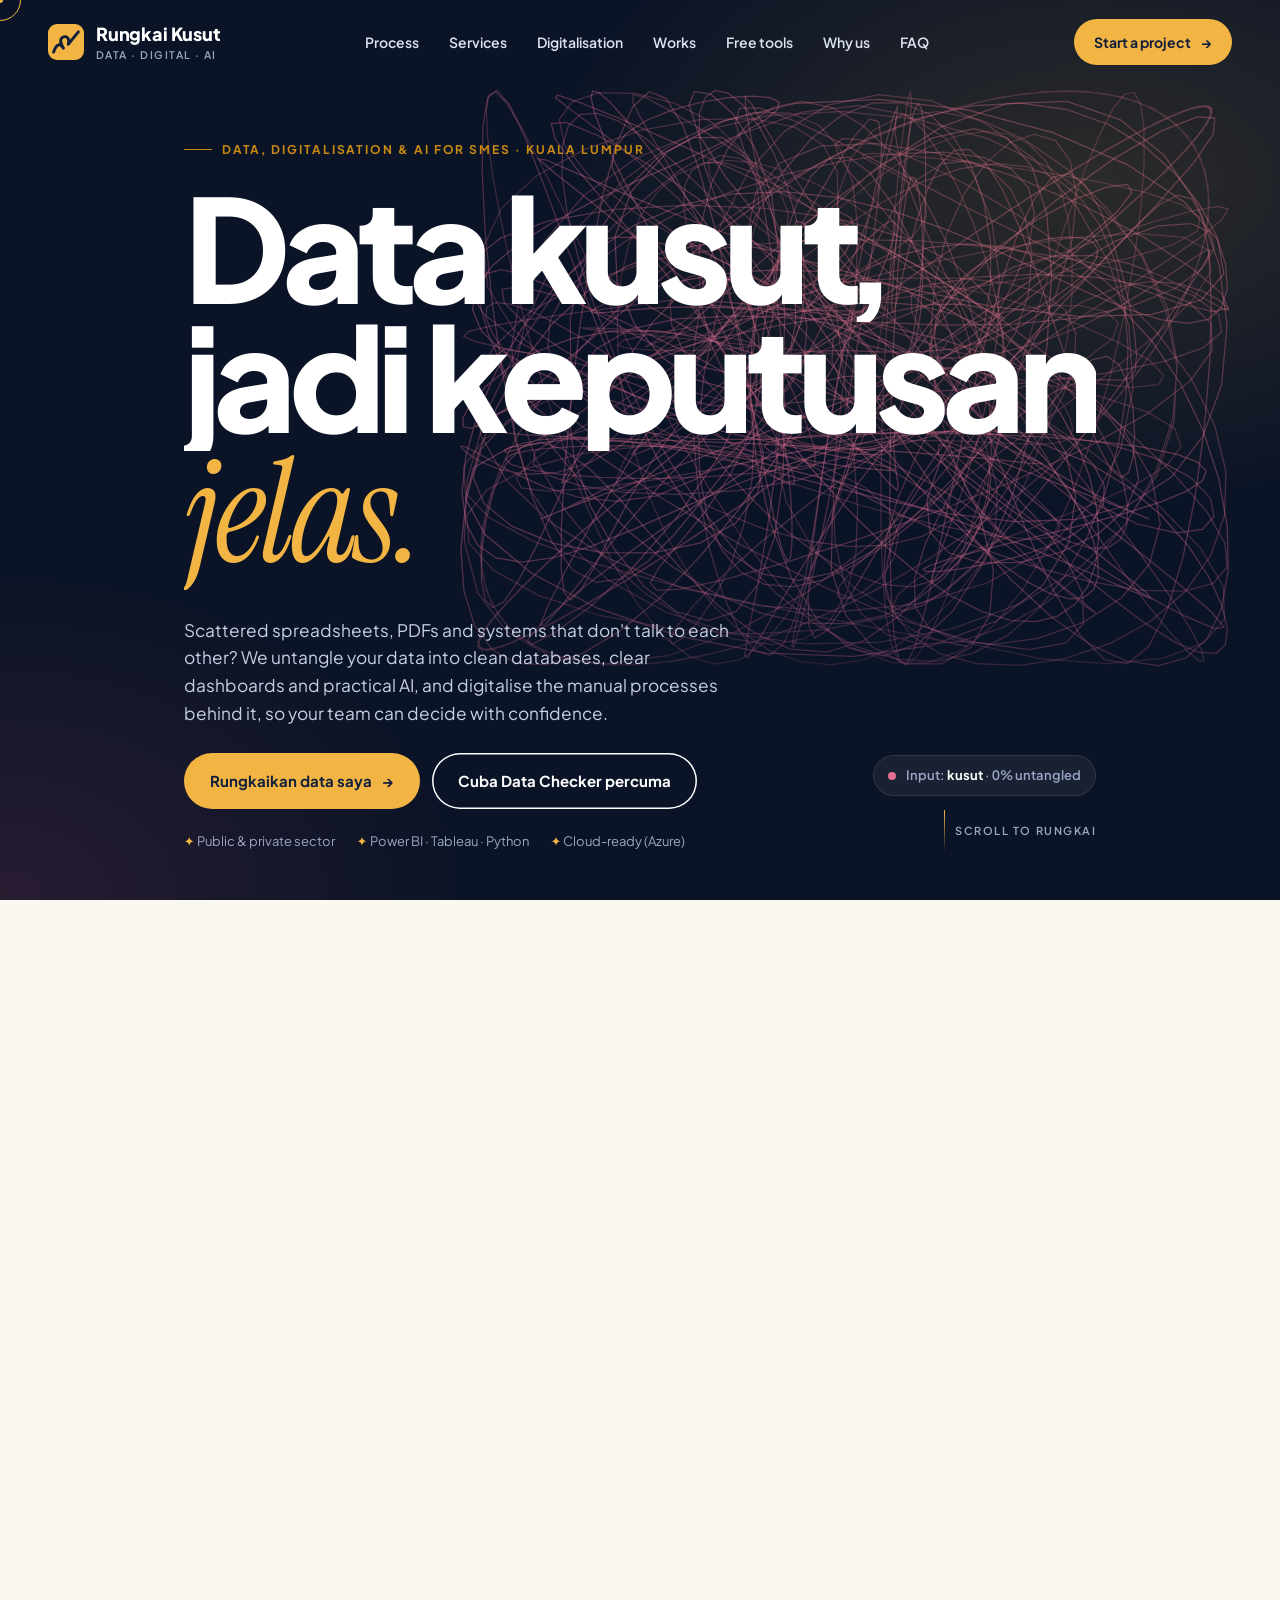
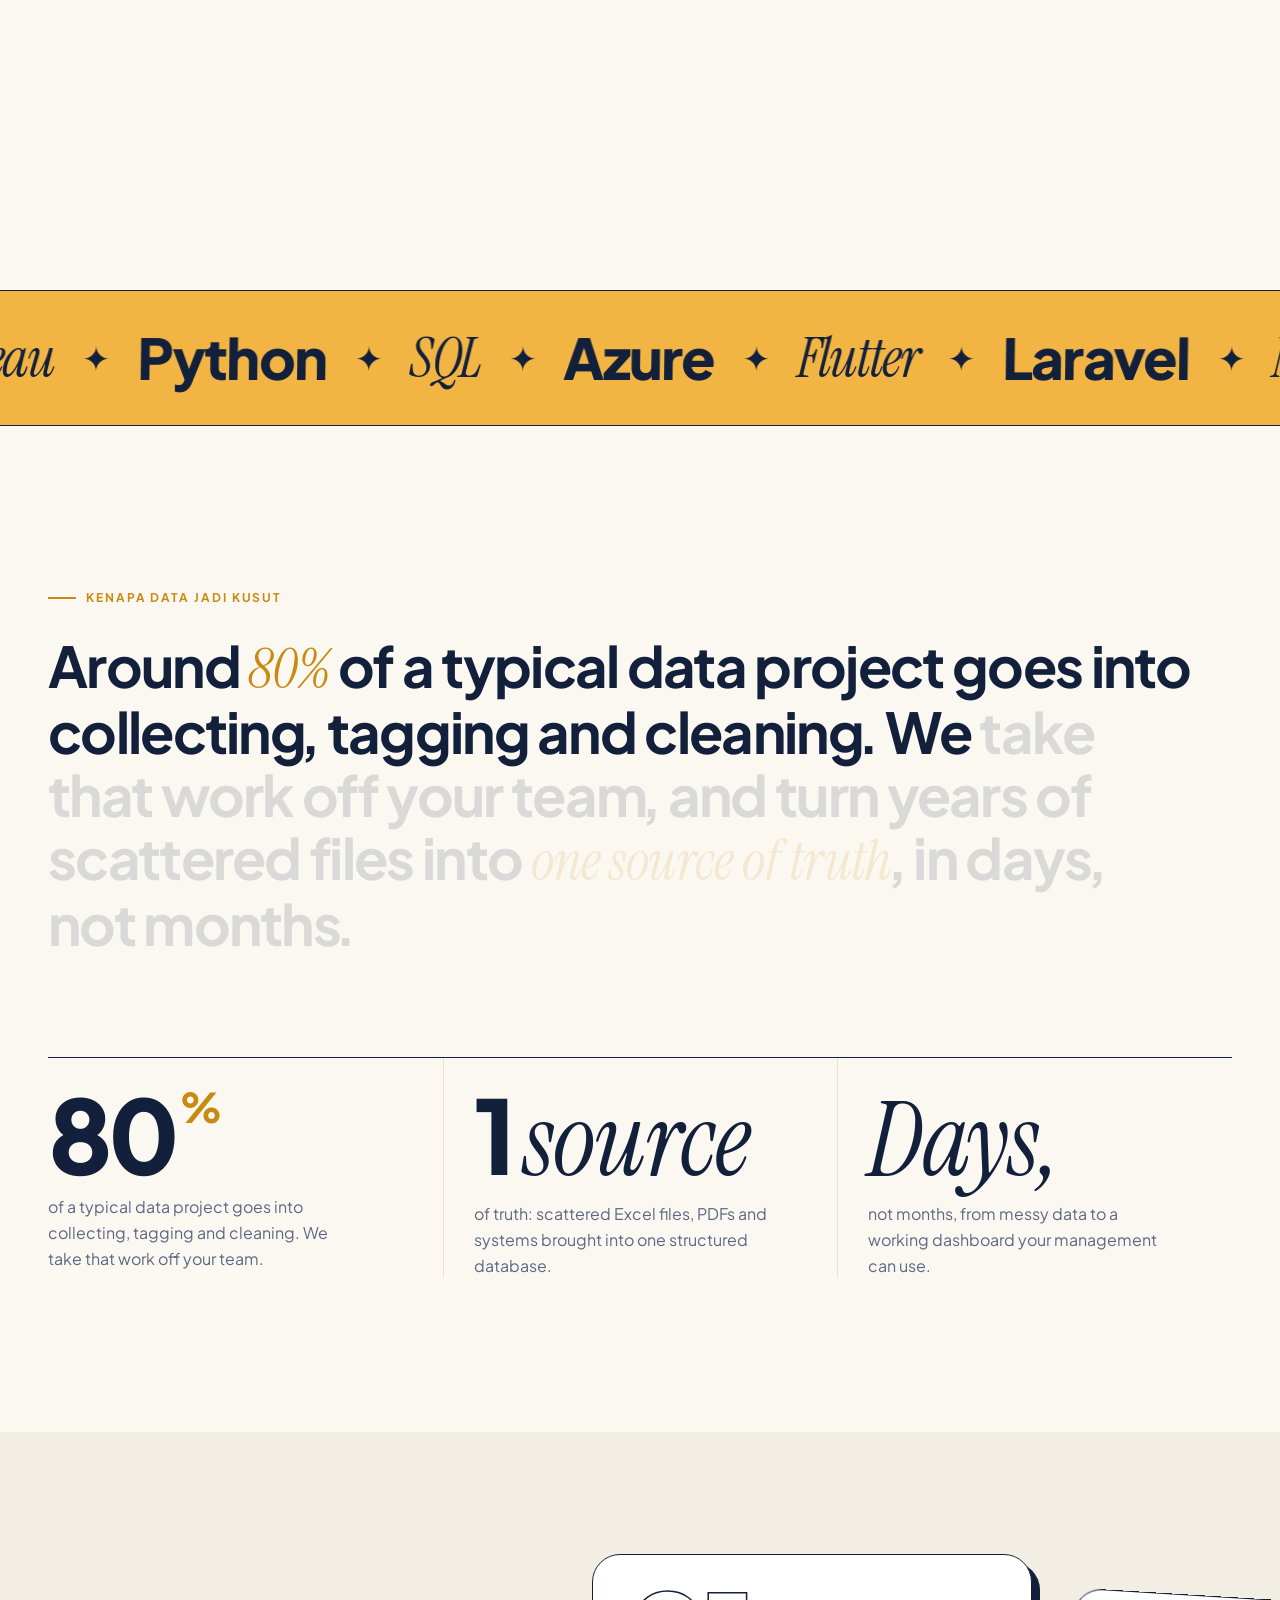
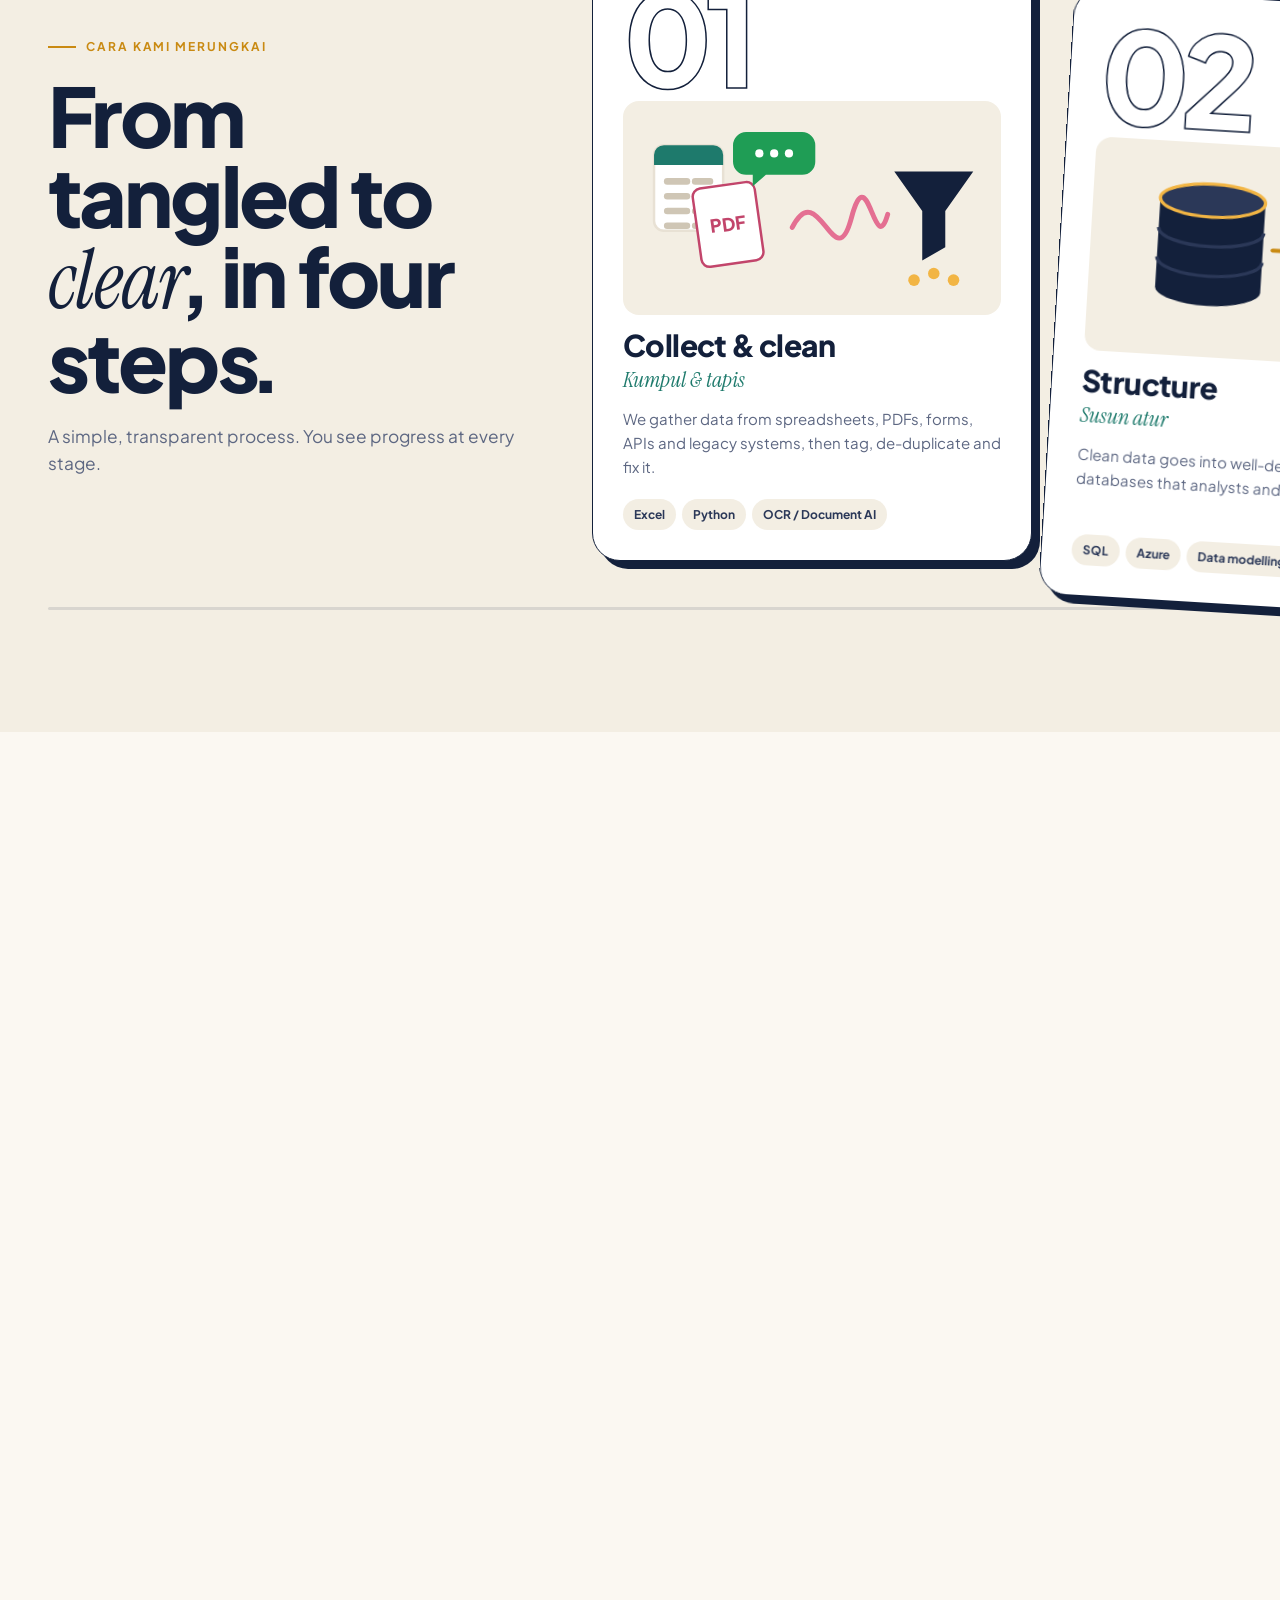
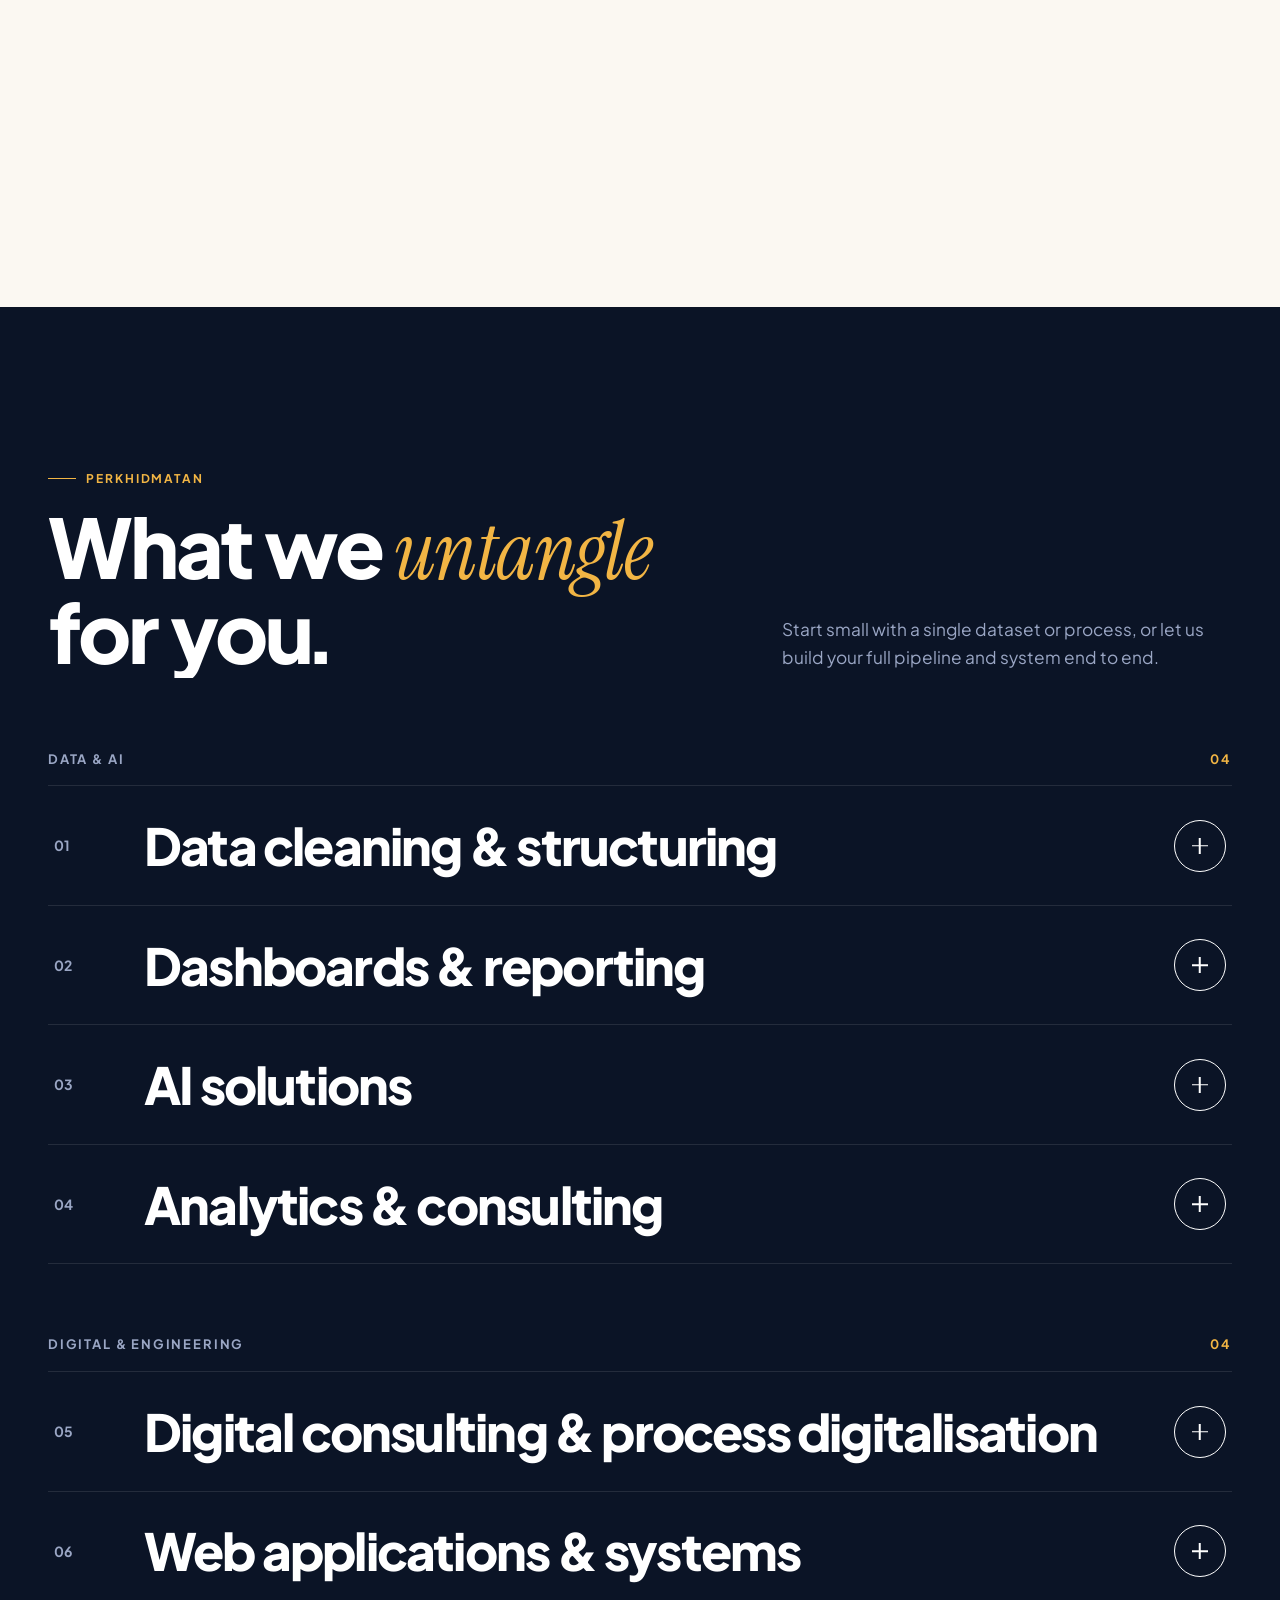
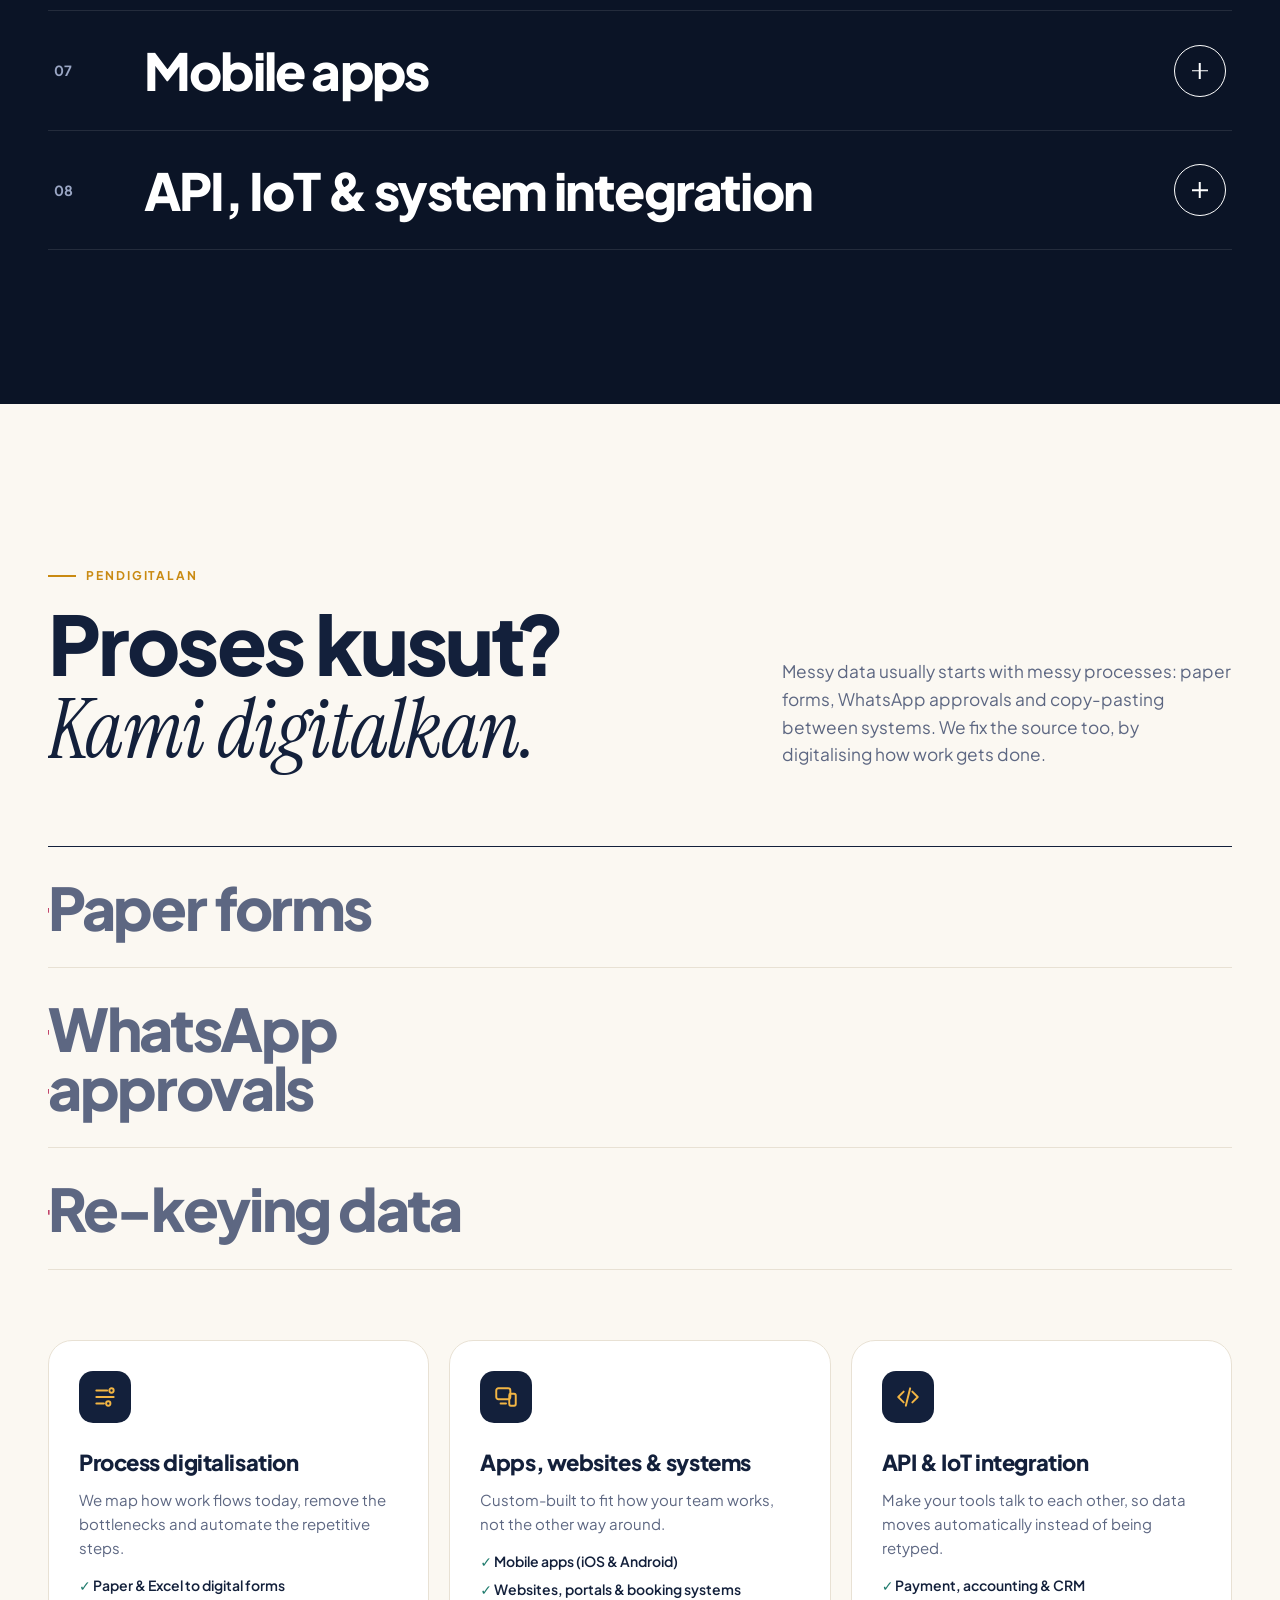
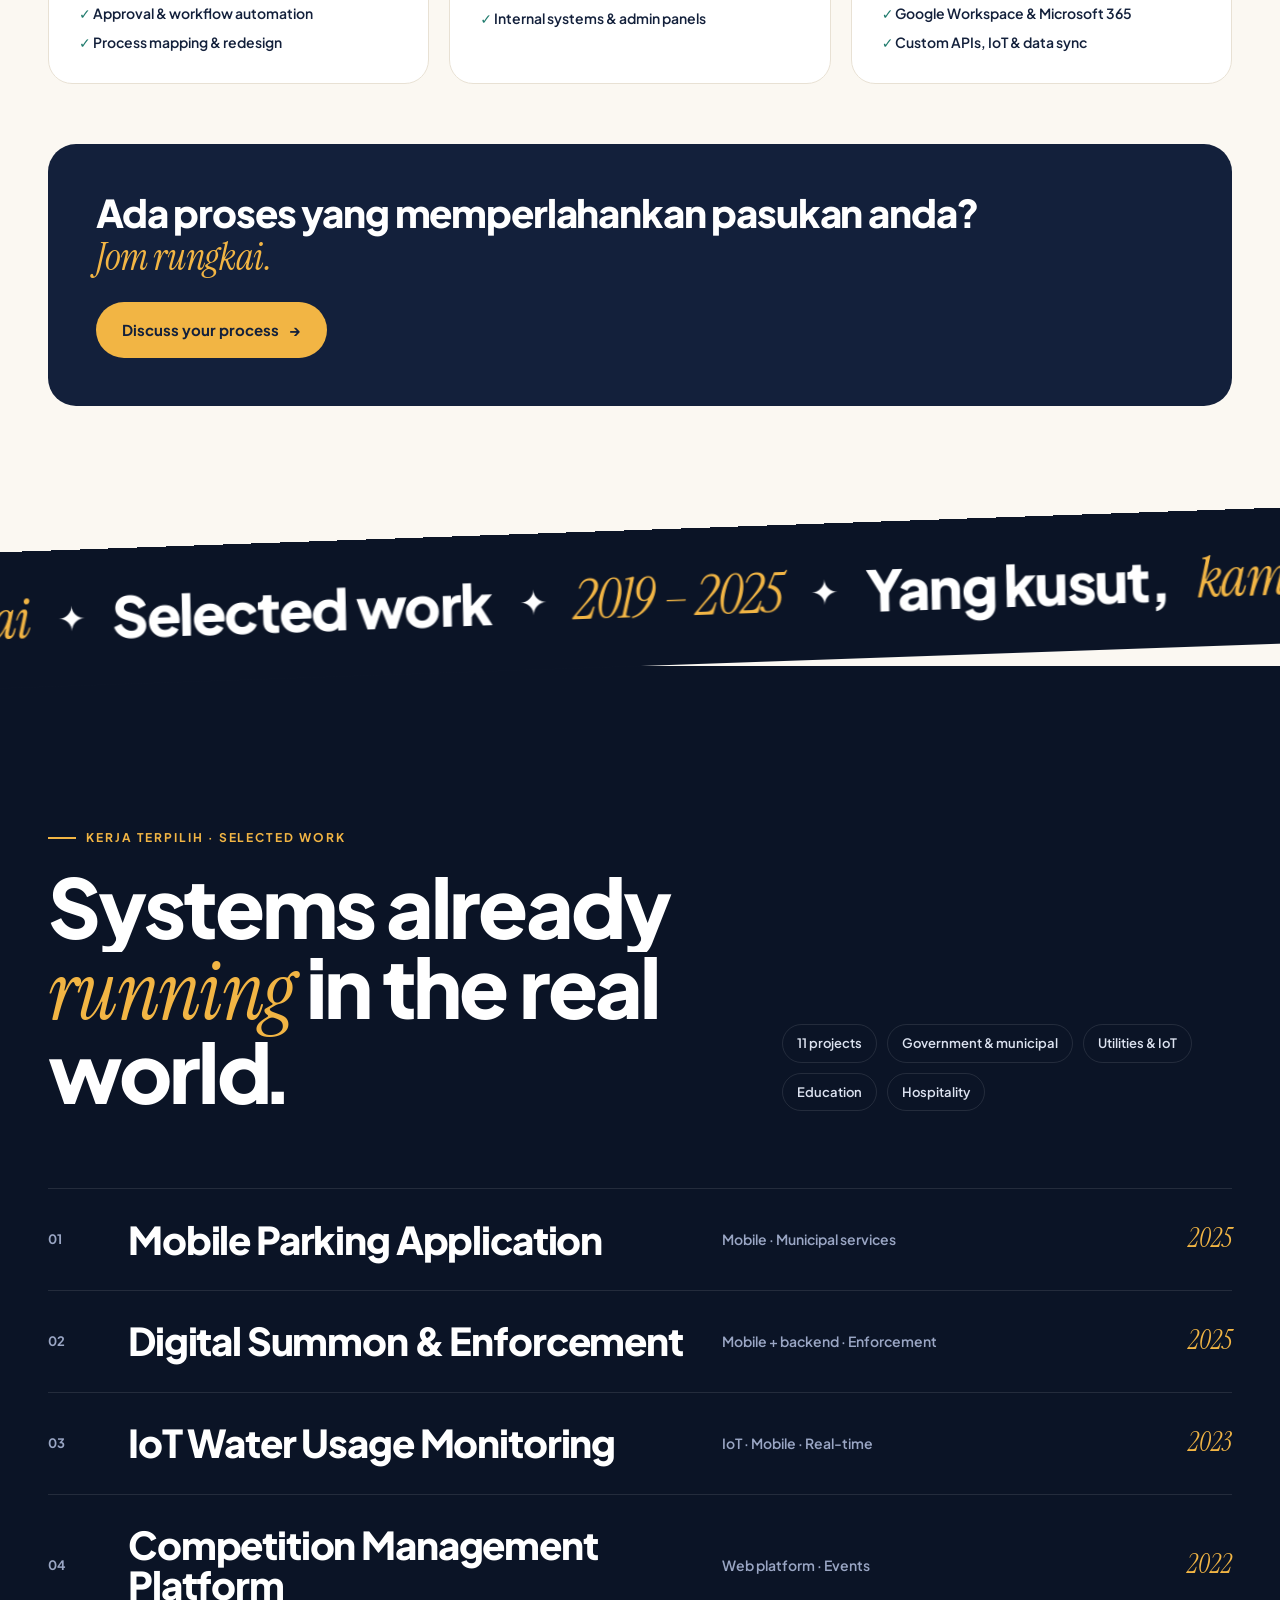
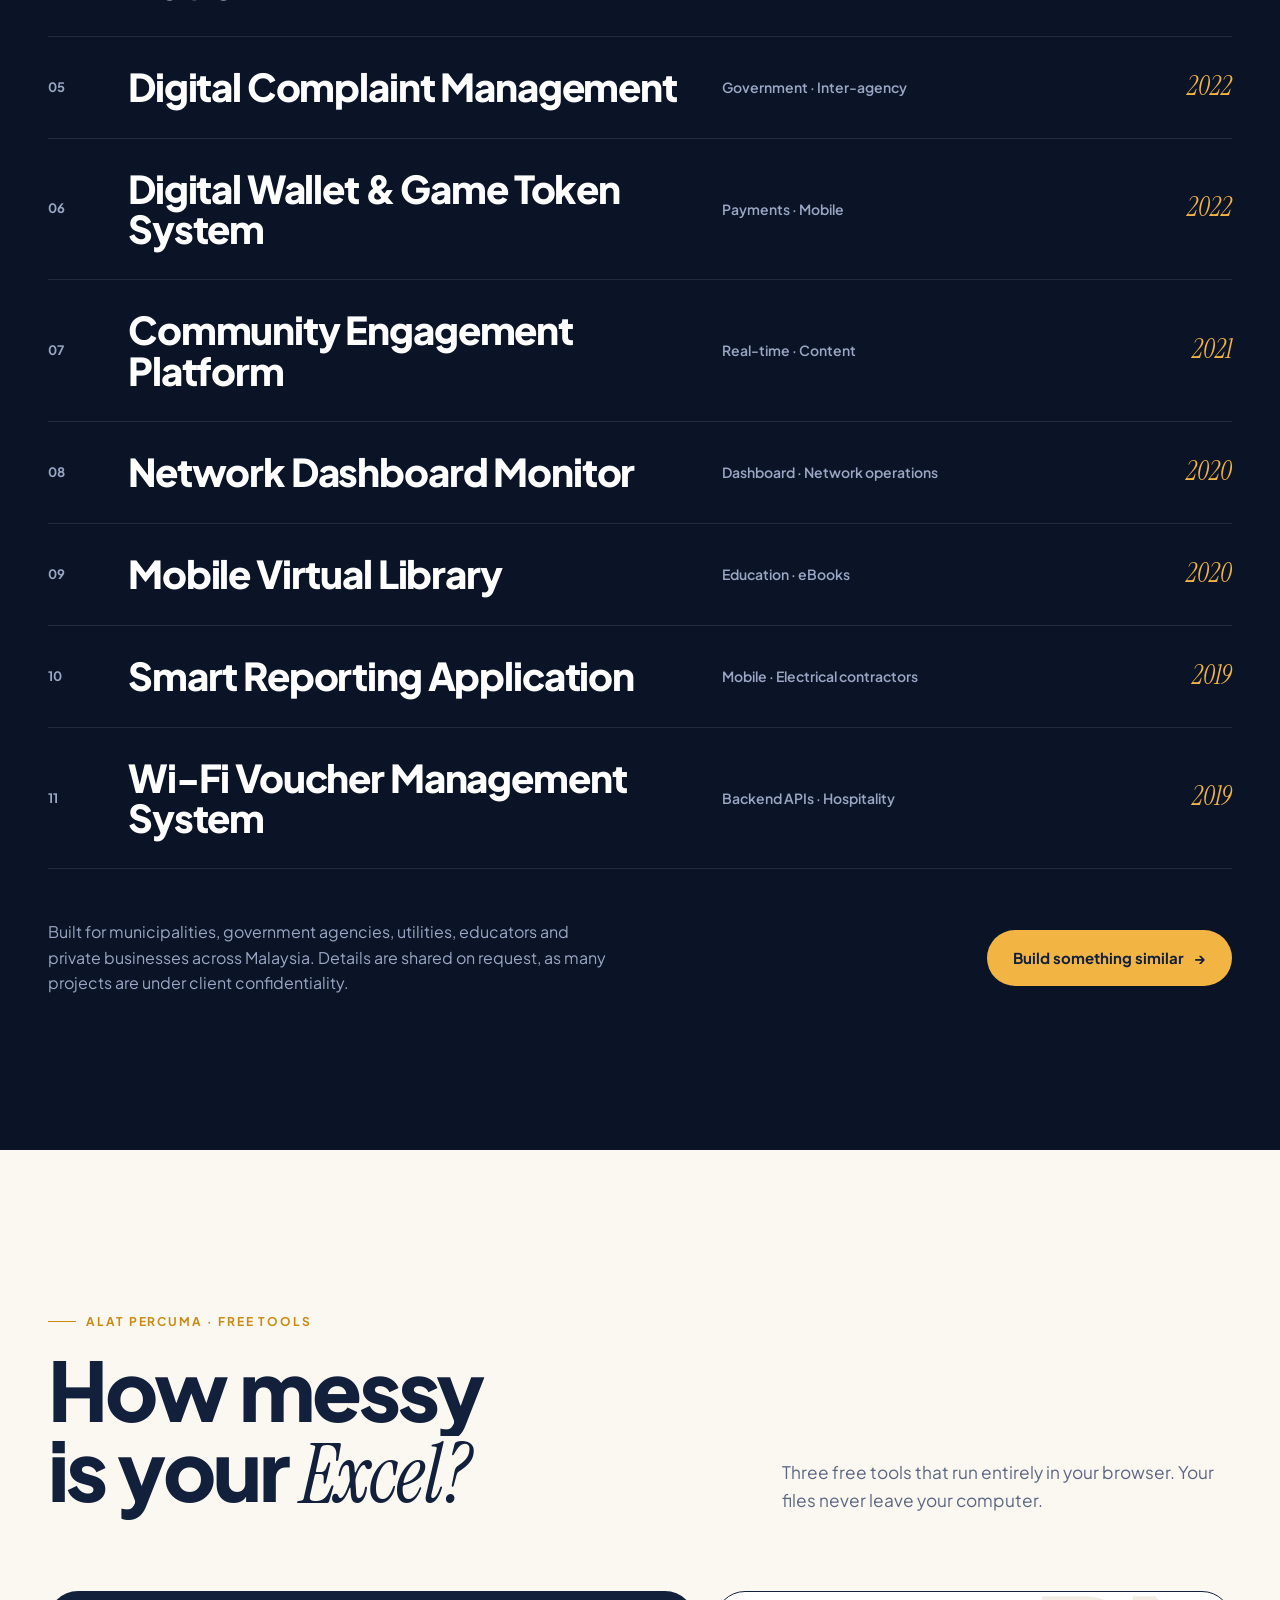
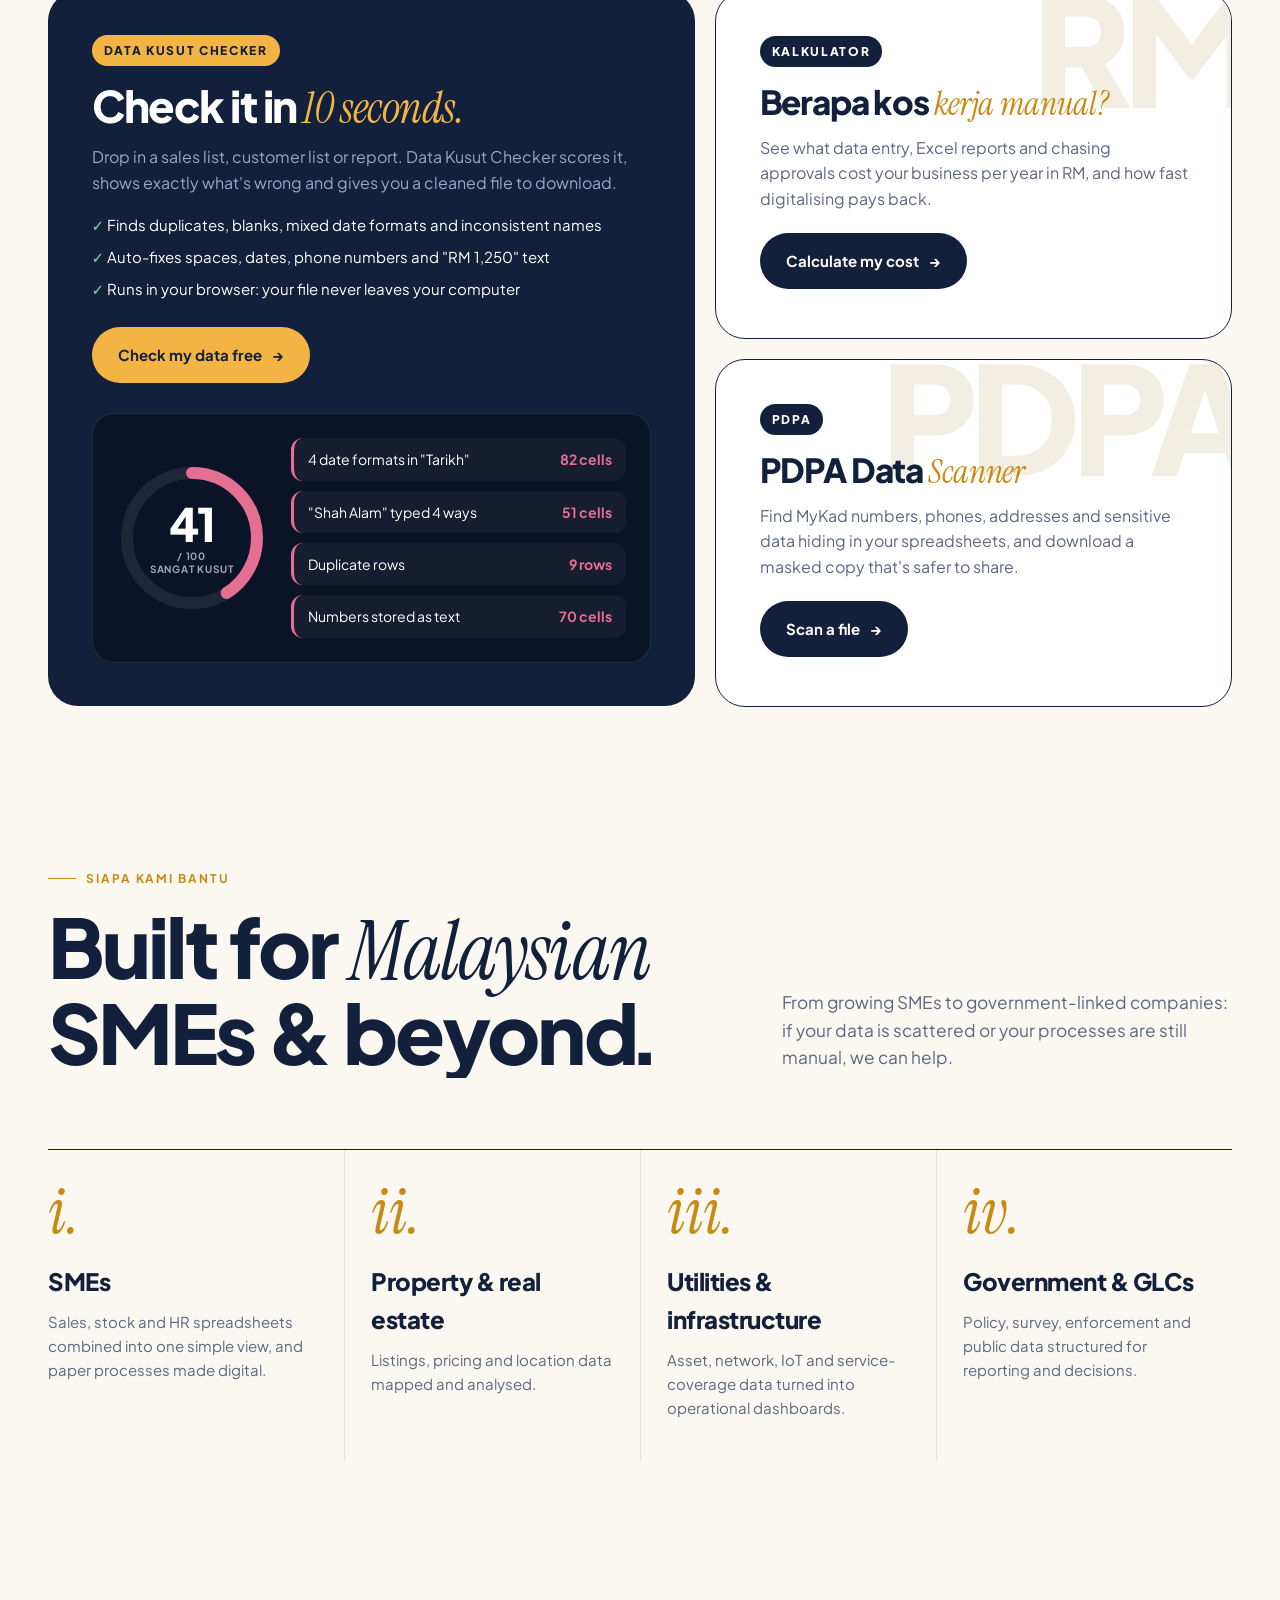
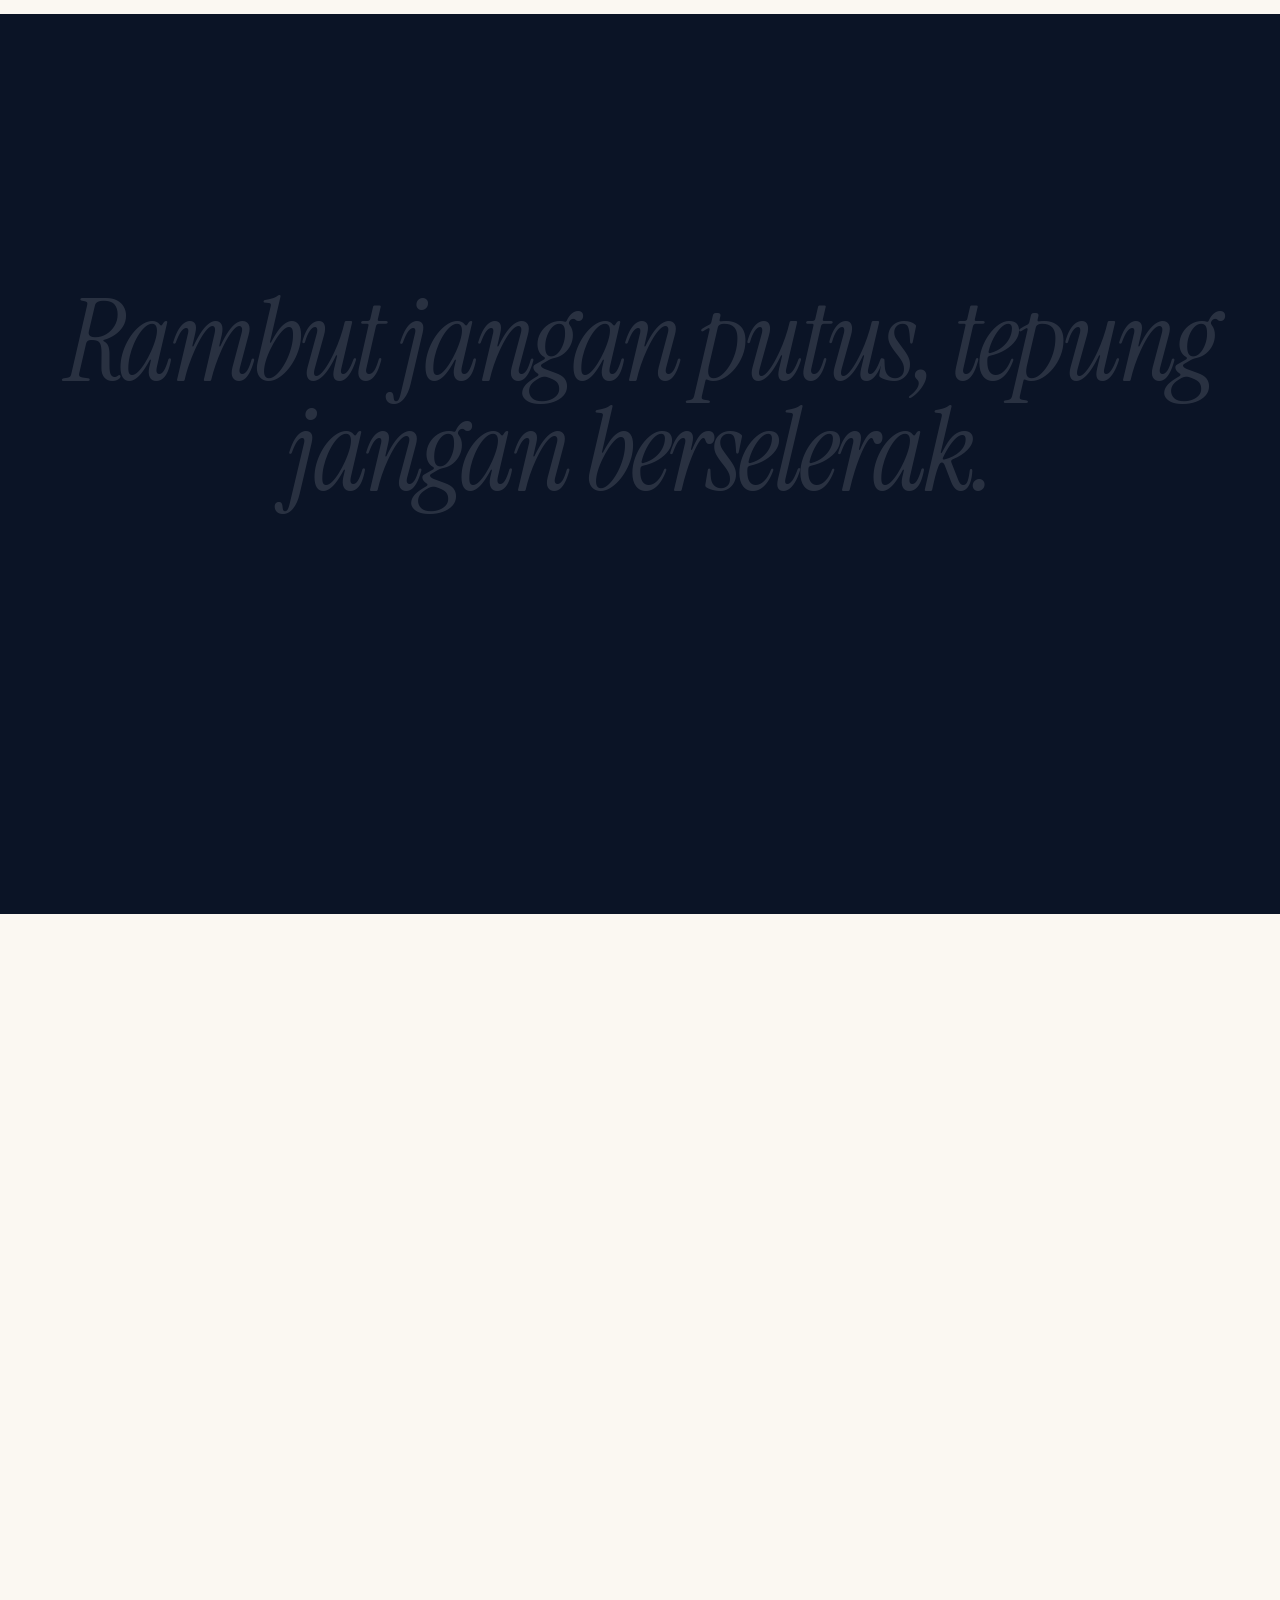
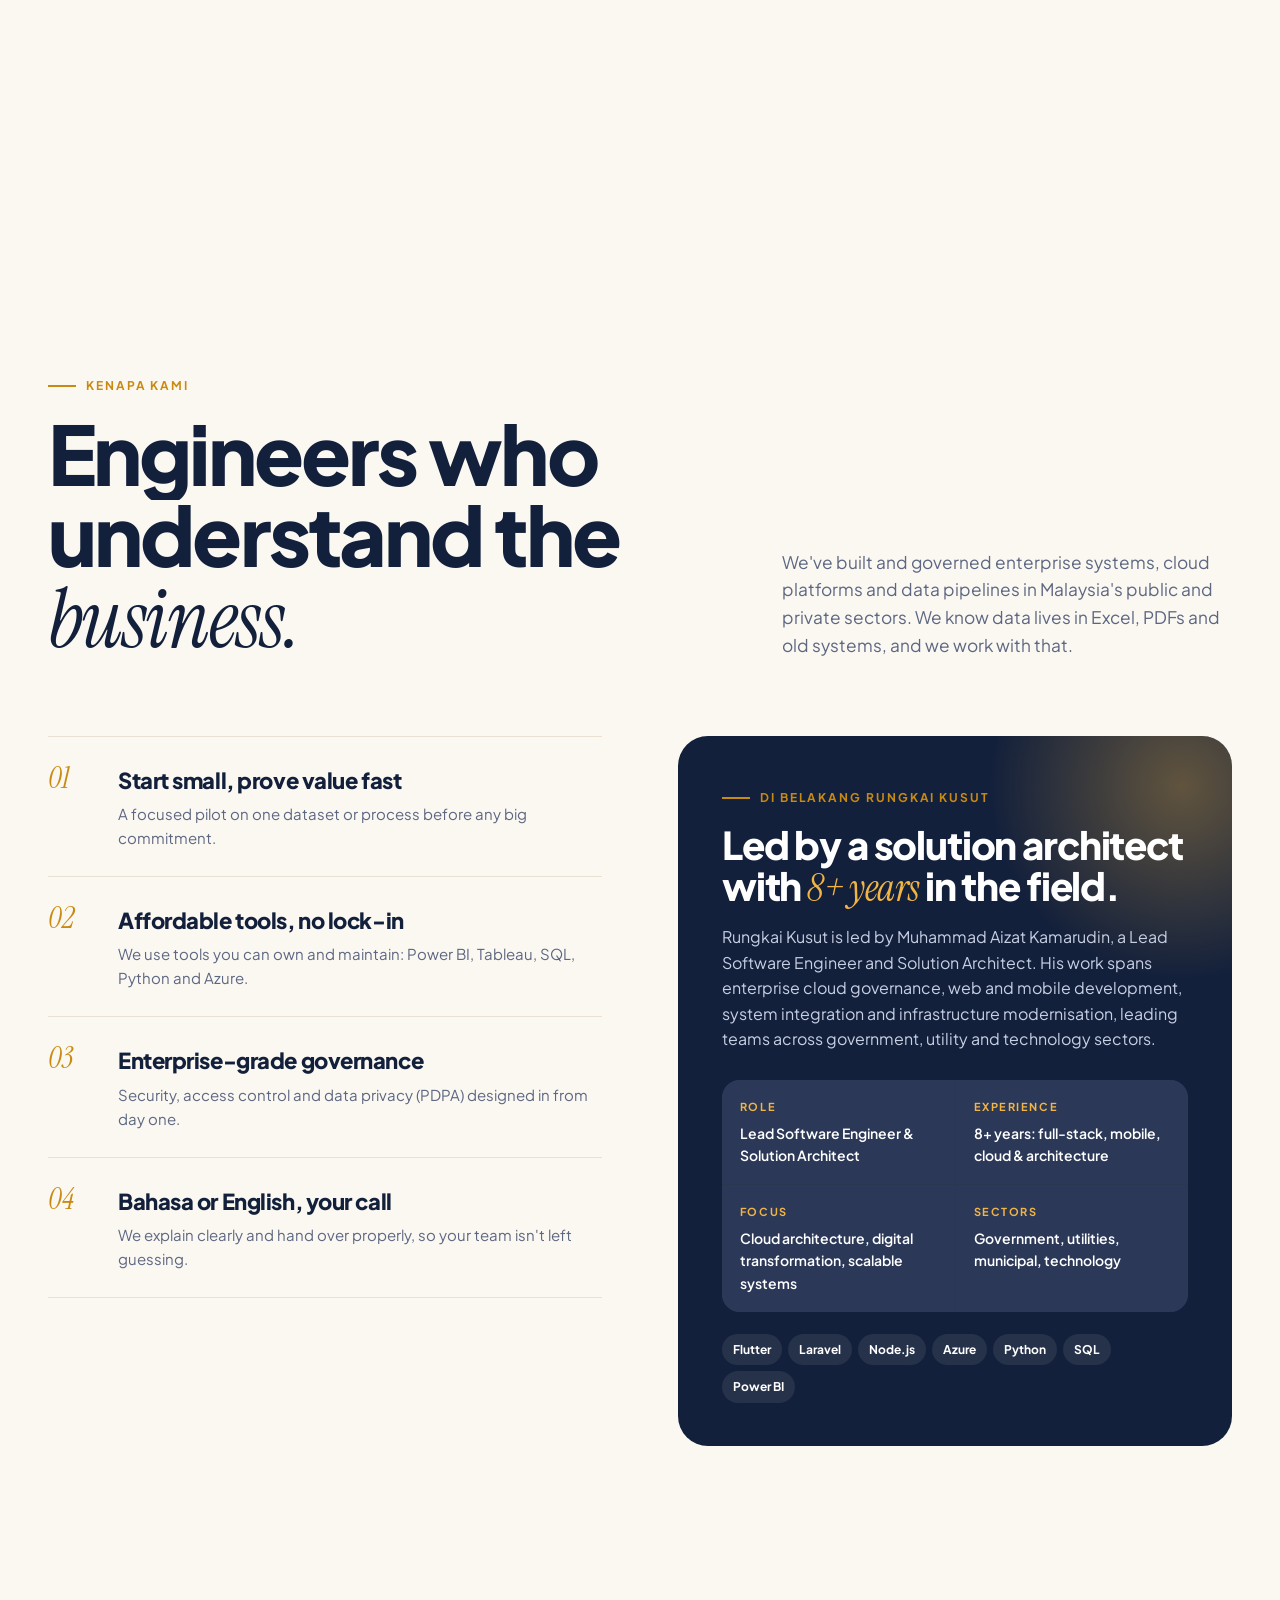
==== index.html @ 39dbb195 "Redesign rungkaikusut.com with animated, interactive homepage - New homepage: loader, canvas hero wh" ====
<!doctype html>
<html lang="en-MY">
<head>
<meta charset="utf-8">
<meta name="viewport" content="width=device-width, initial-scale=1">
<title>Rungkai Kusut | Dashboards, Digitalisation &amp; AI for Malaysian SMEs</title>
<meta name="description" content="KL-based data &amp; digitalisation partner for SMEs: data cleaning, Power BI dashboards, process digitalisation, custom web &amp; mobile apps, API &amp; IoT integration and AI.">
<meta name="keywords" content="data cleaning Malaysia, Power BI consultant Malaysia, dashboard SME Malaysia, digitalisation SME Malaysia, process digitalisation, custom system development Kuala Lumpur, mobile app developer Malaysia, API integration Malaysia, IoT system integration, AI solution Malaysia, pendigitalan perniagaan, sistem custom, dashboard data">
<meta name="robots" content="index, follow, max-image-preview:large">
<meta name="author" content="Rungkai Kusut">
<meta name="theme-color" content="#0B1426">
<meta name="geo.region" content="MY-14">
<meta name="geo.placename" content="Kuala Lumpur">
<meta property="og:site_name" content="Rungkai Kusut">
<meta property="og:locale" content="en_MY">
<meta property="og:title" content="Rungkai Kusut | Data, Digitalisation &amp; AI for Malaysian SMEs">
<meta property="og:description" content="Data kusut, jadi keputusan jelas. We untangle messy data and manual processes into dashboards, digital systems and practical AI.">
<meta property="og:url" content="https://rungkaikusut.com/">
<meta property="og:type" content="website">
<meta property="og:image" content="https://rungkaikusut.com/og-image.png">
<meta property="og:image:width" content="1200">
<meta property="og:image:height" content="630">
<meta property="og:image:alt" content="Rungkai Kusut: Data kusut, jadi keputusan jelas.">
<meta name="twitter:card" content="summary_large_image">
<meta name="twitter:title" content="Rungkai Kusut | Data, Digitalisation &amp; AI for Malaysian SMEs">
<meta name="twitter:description" content="We untangle messy data and manual processes into dashboards, digital systems and practical AI.">
<meta name="twitter:image" content="https://rungkaikusut.com/og-image.png">
<link rel="icon" href="/favicon.ico" sizes="48x48">
<link rel="icon" href="/favicon-48.png" type="image/png" sizes="48x48">
<link rel="icon" href="/favicon-192.png" type="image/png" sizes="192x192">
<link rel="icon" href="/favicon.svg" type="image/svg+xml">
<link rel="apple-touch-icon" href="/apple-touch-icon.png">
<link rel="canonical" href="https://rungkaikusut.com/">
<script type="application/ld+json">
{
  "@context": "https://schema.org",
  "@graph": [
    {
      "@type": "ProfessionalService",
      "@id": "https://rungkaikusut.com/#business",
      "name": "Rungkai Kusut",
      "alternateName": "Rungkai Kusut Data & AI",
      "slogan": "Data kusut, jadi keputusan jelas.",
      "description": "Data, digitalisation and AI partner for Malaysian SMEs: data cleaning, dashboards, process digitalisation, custom apps and systems, API integration and AI solutions.",
      "url": "https://rungkaikusut.com/",
      "logo": "https://rungkaikusut.com/logo.png",
      "image": "https://rungkaikusut.com/og-image.png",
      "email": "hello@rungkaikusut.com",
      "address": {
        "@type": "PostalAddress",
        "addressLocality": "Kuala Lumpur",
        "addressRegion": "Wilayah Persekutuan Kuala Lumpur",
        "addressCountry": "MY"
      },
      "areaServed": [
        {
          "@type": "City",
          "name": "Kuala Lumpur"
        },
        {
          "@type": "State",
          "name": "Selangor"
        },
        {
          "@type": "Country",
          "name": "Malaysia"
        }
      ],
      "knowsLanguage": [
        "ms",
        "en"
      ],
      "knowsAbout": [
        "Data cleaning",
        "Power BI",
        "Tableau",
        "Dashboards",
        "Process digitalisation",
        "Workflow automation",
        "Custom software development",
        "API integration",
        "Artificial intelligence",
        "Document AI",
        "Microsoft Azure",
        "Mobile app development",
        "Flutter",
        "IoT",
        "System integration"
      ],
      "hasOfferCatalog": {
        "@type": "OfferCatalog",
        "name": "Rungkai Kusut services",
        "itemListElement": [
          {
            "@type": "Offer",
            "itemOffered": {
              "@type": "Service",
              "name": "Data cleaning & structuring",
              "description": "Consolidate spreadsheets, PDFs and legacy systems into one clean database."
            }
          },
          {
            "@type": "Offer",
            "itemOffered": {
              "@type": "Service",
              "name": "Dashboards & reporting",
              "description": "Power BI, Tableau and web dashboards with automated reports."
            }
          },
          {
            "@type": "Offer",
            "itemOffered": {
              "@type": "Service",
              "name": "AI solutions",
              "description": "Document AI, chatbots on your knowledge base, forecasting and automation."
            }
          },
          {
            "@type": "Offer",
            "itemOffered": {
              "@type": "Service",
              "name": "Analytics & consulting",
              "description": "Insight reports, location analysis and data strategy."
            }
          },
          {
            "@type": "Offer",
            "itemOffered": {
              "@type": "Service",
              "name": "Process digitalisation",
              "description": "Paper and Excel to digital forms, approval and workflow automation."
            }
          },
          {
            "@type": "Offer",
            "itemOffered": {
              "@type": "Service",
              "name": "Apps, websites & systems",
              "description": "Custom mobile apps, websites, portals and internal systems."
            }
          },
          {
            "@type": "Offer",
            "itemOffered": {
              "@type": "Service",
              "name": "API integration",
              "description": "Connect payment, accounting, CRM, Google Workspace and Microsoft 365."
            }
          },
          {
            "@type": "Offer",
            "price": "0",
            "priceCurrency": "MYR",
            "itemOffered": {
              "@type": "Service",
              "name": "Free data health check",
              "description": "A free 45-minute review of your data and processes with practical recommendations."
            }
          },
          {
            "@type": "Offer",
            "itemOffered": {
              "@type": "Service",
              "name": "Mobile app development",
              "description": "Cross-platform iOS and Android apps for field, enforcement, reporting and payments."
            }
          },
          {
            "@type": "Offer",
            "itemOffered": {
              "@type": "Service",
              "name": "IoT & system integration",
              "description": "Integrating devices, sensors and systems into reliable platforms for monitoring, automation and control."
            }
          },
          {
            "@type": "Offer",
            "itemOffered": {
              "@type": "Service",
              "name": "Digital consulting",
              "description": "Analysing operational problems, designing solutions and digitalising manual processes."
            }
          }
        ]
      }
    },
    {
      "@type": "WebSite",
      "@id": "https://rungkaikusut.com/#website",
      "url": "https://rungkaikusut.com/",
      "name": "Rungkai Kusut",
      "inLanguage": "en-MY",
      "publisher": {
        "@id": "https://rungkaikusut.com/#business"
      }
    },
    {
      "@type": "FAQPage",
      "@id": "https://rungkaikusut.com/#faq",
      "mainEntity": [
        {
          "@type": "Question",
          "name": "How much does a dashboard or digitalisation project cost?",
          "acceptedAnswer": {
            "@type": "Answer",
            "text": "Every project starts with a free 45-minute data health check. After that we give a fixed-price quote, and most SMEs start with one small project, such as one dashboard or one digitalised process, before expanding."
          }
        },
        {
          "@type": "Question",
          "name": "Can you digitalise our paper forms and WhatsApp approvals?",
          "acceptedAnswer": {
            "@type": "Answer",
            "text": "Yes. We turn paper and Excel processes such as claims, leave, orders and inspections into digital forms with automatic approval workflows that staff can use on their phones."
          }
        },
        {
          "@type": "Question",
          "name": "Can you connect our POS, accounting and other systems?",
          "acceptedAnswer": {
            "@type": "Answer",
            "text": "Yes. We build API integrations between payment, POS, accounting, CRM, online store, Google Workspace and Microsoft 365, so data moves automatically instead of being retyped."
          }
        },
        {
          "@type": "Question",
          "name": "Do you build mobile apps and IoT solutions?",
          "acceptedAnswer": {
            "@type": "Answer",
            "text": "Yes. We build cross-platform iOS and Android apps, and integrate IoT devices and sensors into dashboards and alerts, as in our parking, enforcement and water-monitoring projects."
          }
        },
        {
          "@type": "Question",
          "name": "Is our data safe?",
          "acceptedAnswer": {
            "@type": "Answer",
            "text": "We design security, access control and data privacy in line with Malaysia's Personal Data Protection Act (PDPA) from day one, and you keep ownership of your data and systems."
          }
        },
        {
          "@type": "Question",
          "name": "Do you only serve companies in Kuala Lumpur?",
          "acceptedAnswer": {
            "@type": "Answer",
            "text": "We are based in Kuala Lumpur and meet clients in Klang Valley in person. We also work online with SMEs across Malaysia."
          }
        },
        {
          "@type": "Question",
          "name": "Boleh berurusan dalam Bahasa Malaysia?",
          "acceptedAnswer": {
            "@type": "Answer",
            "text": "Boleh. Kami berkhidmat dalam Bahasa Malaysia dan English, termasuk latihan dan dokumentasi untuk pasukan anda."
          }
        },
        {
          "@type": "Question",
          "name": "Can my project use a government digitalisation grant?",
          "acceptedAnswer": {
            "@type": "Answer",
            "text": "We can help you scope a grant-ready digitalisation project and prepare the technical details. Eligibility and approval are decided by the grant agency or bank."
          }
        }
      ]
    }
  ]
}
</script>
<link rel="preconnect" href="https://fonts.googleapis.com">
<link rel="preconnect" href="https://fonts.gstatic.com" crossorigin>
<link href="https://fonts.googleapis.com/css2?family=Plus+Jakarta+Sans:wght@400;500;600;700;800&family=Instrument+Serif:ital@0;1&display=swap" rel="stylesheet">
<link rel="stylesheet" href="/assets/site.css?v=2">
<script>
  // Mark JS as available (enables loader + animation states). Failsafe: never leave the loader up.
  document.documentElement.classList.add('js');
  setTimeout(function(){var l=document.getElementById('loader');if(l)l.remove();},8000);
</script>
</head>
<body>

<!-- ============ LOADER ============ -->
<div class="loader" id="loader" aria-hidden="true">
  <div class="loader-top"><span>Rungkai Kusut</span><span>Kuala Lumpur · MY</span></div>
  <div class="loader-mid">
    <svg viewBox="0 0 400 140"><path id="loaderPath" d="M10 110 C 60 -30, 110 190, 90 70 C 72 -20, 190 0, 170 80 C 155 150, 60 120, 150 60 C 200 30, 230 70, 260 70 L 390 70"/></svg>
  </div>
  <div class="loader-bot">
    <span class="loader-word">Merungkai data…</span>
    <span class="loader-count"><span id="loaderNum">0</span>%</span>
  </div>
</div>

<div class="cursor" id="cursor"><span>Lihat</span></div>
<div class="cursor-dot" id="cursorDot"></div>

<!-- ============ HEADER ============ -->
<header class="hdr" id="hdr">
  <div class="wrap">
    <a href="#top" class="brand" aria-label="Rungkai Kusut home">
      <svg viewBox="0 0 32 32" aria-hidden="true"><rect width="32" height="32" rx="8" fill="#F2B544"/><path d="M5 25 C 10 9, 17 29, 12 18 C 8 10, 21 8, 18 18 L 27 7" fill="none" stroke="#13203B" stroke-width="2.6" stroke-linecap="round" stroke-linejoin="round"/></svg>
      <span>Rungkai Kusut<small>Data · Digital · AI</small></span>
    </a>
    <nav class="nav" aria-label="Main">
      <a href="#process">Process</a>
      <a href="#services">Services</a>
      <a href="#digital">Digitalisation</a>
      <a href="#works">Works</a>
      <a href="#free-tools">Free tools</a>
      <a href="#why">Why us</a>
      <a href="#faq">FAQ</a>
    </nav>
    <div class="hdr-cta">
      <a href="#contact" class="btn btn-gold magnetic">Start a project <span class="arr">→</span></a>
      <button class="menu-btn" id="menuBtn" aria-label="Open menu" aria-expanded="false" aria-controls="menu"><i></i><i></i></button>
    </div>
  </div>
</header>

<div class="menu" id="menu">
  <nav aria-label="Mobile">
    <a href="#process"><small>01</small><span>Process</span></a>
    <a href="#services"><small>02</small><span>Services</span></a>
    <a href="#digital"><small>03</small><span>Digitalisation</span></a>
    <a href="#works"><small>04</small><span>Works</span></a>
    <a href="#free-tools"><small>05</small><span>Free tools</span></a>
    <a href="#why"><small>06</small><span>Why us</span></a>
    <a href="#contact"><small>07</small><span>Contact</span></a>
  </nav>
  <div class="menu-foot"><a href="mailto:hello@rungkaikusut.com">hello@rungkaikusut.com</a><span>Yang kusut, kami rungkai.</span></div>
</div>

<main id="top">

<!-- ============ HERO ============ -->
<section class="hero" id="hero">
  <canvas id="threads" aria-hidden="true"></canvas>
  <div class="wrap hero-in">
    <span class="eyebrow" data-hero>Data, digitalisation &amp; AI for SMEs · Kuala Lumpur</span>
    <h1 aria-label="Data kusut, jadi keputusan jelas.">
      <span class="line"><span>Data <span class="strike" id="strike">kusut,</span></span></span>
      <span class="line"><span>jadi keputusan</span></span>
      <span class="line"><span class="serif">jelas.</span></span>
    </h1>
    <div class="hero-row">
      <div data-hero>
        <p class="lead">Scattered spreadsheets, PDFs and systems that don't talk to each other? We untangle your data into clean databases, clear dashboards and practical AI, and digitalise the manual processes behind it, so your team can decide with confidence.</p>
        <div class="hero-ctas">
          <a href="#contact" class="btn btn-gold magnetic">Rungkaikan data saya <span class="arr">→</span></a>
          <a href="/data-checker/" class="btn btn-line magnetic">Cuba Data Checker percuma</a>
        </div>
        <div class="trust"><span>Public &amp; private sector</span><span>Power BI · Tableau · Python</span><span>Cloud-ready (Azure)</span></div>
      </div>
      <div class="hero-meta" data-hero>
        <span class="badge-io" id="badgeIO"><i class="dotk"></i><span><span id="ioLbl">Input:</span> <b id="ioWord">kusut</b> · <span id="ioPct">0</span>% untangled</span></span>
        <span class="scroll-hint"><i></i>Scroll to rungkai</span>
      </div>
    </div>
  </div>
</section>

<!-- ============ MARQUEE ============ -->
<div class="marquee" aria-hidden="true">
  <div class="marquee-track" data-marquee="1">
    <span>Power BI <i>✦</i> <em>Tableau</em> <i>✦</i> Python <i>✦</i> <em>SQL</em> <i>✦</i> Azure <i>✦</i> <em>Flutter</em> <i>✦</i> Laravel <i>✦</i> <em>Node.js</em> <i>✦</i> LLMs <i>✦</i> <em>Document AI</em> <i>✦</i> IoT <i>✦</i> <em>GIS</em> <i>✦</i></span>
  </div>
</div>

<!-- ============ MANIFESTO + STATS ============ -->
<section class="sec manifesto" id="intro">
  <div class="wrap">
    <span class="eyebrow">Kenapa data jadi kusut</span>
    <p class="big split-words" style="margin-top:26px">Around <span class="serif">80%</span> of a typical data project goes into collecting, tagging and cleaning. We take that work off your team, and turn years of scattered files into <span class="serif">one source of truth</span>, in days, not months.</p>
    <div class="stats">
      <div class="stat"><b><span data-count="80">0</span><sup>%</sup></b><p>of a typical data project goes into collecting, tagging and cleaning. We take that work off your team.</p></div>
      <div class="stat"><b><span data-count="1">0</span> <span class="serif">source</span></b><p>of truth: scattered Excel files, PDFs and systems brought into one structured database.</p></div>
      <div class="stat"><b><span class="serif">Days,</span></b><p>not months, from messy data to a working dashboard your management can use.</p></div>
    </div>
  </div>
</section>

<!-- ============ PROCESS ============ -->
<section class="process sec" id="process">
  <div class="hz-pin">
    <div class="hz" id="hz">
      <div class="hz-intro">
        <span class="eyebrow">Cara kami merungkai</span>
        <h2 class="h2">From tangled to <span class="serif">clear</span>, in four steps.</h2>
        <p class="lead">A simple, transparent process. You see progress at every stage.</p>
      </div>
      <article class="step">
        <span class="num">01</span>
        <div class="ill"><svg viewBox="0 0 220 120" role="img" aria-label="Scattered Excel, PDF and chat data flowing into a filter" xmlns="http://www.w3.org/2000/svg"><rect x="14" y="22" width="42" height="52" rx="6" fill="#fff" stroke="#E8E1D4" stroke-width="1.5"/><path d="M14 28a6 6 0 0 1 6-6h30a6 6 0 0 1 6 6v6h-42z" fill="#1E7A6C"/><rect x="20" y="42" width="16" height="4" rx="2" fill="#CFC6B5"/><rect x="37" y="42" width="13" height="4" rx="2" fill="#CFC6B5"/><rect x="20" y="51" width="16" height="4" rx="2" fill="#CFC6B5"/><rect x="37" y="51" width="13" height="4" rx="2" fill="#CFC6B5"/><rect x="20" y="60" width="16" height="4" rx="2" fill="#CFC6B5"/><rect x="37" y="60" width="13" height="4" rx="2" fill="#CFC6B5"/><rect x="20" y="69" width="16" height="4" rx="2" fill="#CFC6B5"/><rect x="37" y="69" width="13" height="4" rx="2" fill="#CFC6B5"/><g transform="rotate(-8 60 70)"><rect x="40" y="46" width="38" height="48" rx="5" fill="#fff" stroke="#C2456B" stroke-width="1.5"/><text x="59" y="74" text-anchor="middle" font-family="Plus Jakarta Sans,sans-serif" font-size="11" font-weight="800" fill="#C2456B">PDF</text></g><path d="M70 14h34a8 8 0 0 1 8 8v10a8 8 0 0 1-8 8H82l-8 7v-7h-4a8 8 0 0 1-8-8V22a8 8 0 0 1 8-8z" fill="#1F9D55"/><circle cx="78" cy="27" r="2.5" fill="#fff"/><circle cx="87" cy="27" r="2.5" fill="#fff"/><circle cx="96" cy="27" r="2.5" fill="#fff"/><path d="M98 72C114 40 124 104 134 66S148 92 156 64" fill="none" stroke="#E46F92" stroke-width="3" stroke-linecap="round"/><path d="M160 38h48l-17 24v22l-14 8V62z" fill="#13203B"/><circle cx="184" cy="100" r="3.5" fill="#F2B544"/><circle cx="196" cy="104" r="3.5" fill="#F2B544"/><circle cx="172" cy="104" r="3.5" fill="#F2B544"/></svg></div>
        <h3>Collect &amp; clean</h3><span class="bm">Kumpul &amp; tapis</span>
        <p>We gather data from spreadsheets, PDFs, forms, APIs and legacy systems, then tag, de-duplicate and fix it.</p>
        <div class="tags"><span>Excel</span><span>Python</span><span>OCR / Document AI</span></div>
      </article>
      <article class="step">
        <span class="num">02</span>
        <div class="ill"><svg viewBox="0 0 220 120" role="img" aria-label="A database feeding a clean table" xmlns="http://www.w3.org/2000/svg"><path d="M36 30v54a32 10 0 0 0 64 0V30" fill="#13203B"/><ellipse cx="68" cy="30" rx="32" ry="10" fill="#2B3858" stroke="#F2B544" stroke-width="2"/><path d="M36 48a32 10 0 0 0 64 0M36 66a32 10 0 0 0 64 0" fill="none" stroke="#2B3858" stroke-width="2"/><path d="M106 58H124" stroke="#C98A12" stroke-width="2.5" stroke-linecap="round"/><path d="M118 53L124 58L118 63" fill="none" stroke="#C98A12" stroke-width="2.5" stroke-linecap="round" stroke-linejoin="round"/><rect x="130" y="24" width="78" height="70" rx="7" fill="#fff" stroke="#E8E1D4" stroke-width="1.5"/><path d="M130 31a7 7 0 0 1 7-7h64a7 7 0 0 1 7 7v7h-78z" fill="#F2B544"/><path d="M130 50h78" stroke="#E8E1D4"/><rect x="138" y="42" width="22" height="4" rx="2" fill="#CFC6B5"/><rect x="168" y="42" width="14" height="4" rx="2" fill="#CFC6B5"/><path d="M130 61h78" stroke="#E8E1D4"/><rect x="138" y="53" width="22" height="4" rx="2" fill="#CFC6B5"/><rect x="168" y="53" width="21" height="4" rx="2" fill="#CFC6B5"/><path d="M130 72h78" stroke="#E8E1D4"/><rect x="138" y="64" width="22" height="4" rx="2" fill="#CFC6B5"/><rect x="168" y="64" width="28" height="4" rx="2" fill="#CFC6B5"/><path d="M130 83h78" stroke="#E8E1D4"/><rect x="138" y="75" width="22" height="4" rx="2" fill="#CFC6B5"/><rect x="168" y="75" width="17" height="4" rx="2" fill="#CFC6B5"/><path d="M130 94h78" stroke="#E8E1D4"/><rect x="138" y="86" width="22" height="4" rx="2" fill="#CFC6B5"/><rect x="168" y="86" width="24" height="4" rx="2" fill="#CFC6B5"/><path d="M163 38v56" stroke="#E8E1D4"/></svg></div>
        <h3>Structure</h3><span class="bm">Susun atur</span>
        <p>Clean data goes into well-designed tables and databases that analysts and systems can use.</p>
        <div class="tags"><span>SQL</span><span>Azure</span><span>Data modelling</span></div>
      </article>
      <article class="step">
        <span class="num">03</span>
        <div class="ill"><svg viewBox="0 0 220 120" role="img" aria-label="A dashboard with KPI tiles, bars and a trend line" xmlns="http://www.w3.org/2000/svg"><rect x="16" y="12" width="188" height="96" rx="10" fill="#13203B"/><circle cx="28" cy="23" r="3" fill="#E46F92"/><circle cx="38" cy="23" r="3" fill="#F2B544"/><circle cx="48" cy="23" r="3" fill="#7FD8B0"/><rect x="26" y="34" width="50" height="28" rx="6" fill="#2B3858"/><rect x="33" y="41" width="22" height="4" rx="2" fill="#9AA6C4"/><rect x="33" y="50" width="34" height="6" rx="3" fill="#F2B544"/><rect x="26" y="68" width="50" height="30" rx="6" fill="#2B3858"/><rect x="33" y="75" width="22" height="4" rx="2" fill="#9AA6C4"/><rect x="33" y="84" width="28" height="6" rx="3" fill="#7FD8B0"/><rect x="88" y="74" width="9" height="24" rx="2" fill="#DCE2F0"/><rect x="102" y="64" width="9" height="34" rx="2" fill="#DCE2F0"/><rect x="116" y="70" width="9" height="28" rx="2" fill="#DCE2F0"/><rect x="130" y="54" width="9" height="44" rx="2" fill="#DCE2F0"/><rect x="144" y="40" width="9" height="58" rx="2" fill="#F2B544"/><path d="M160 86L172 74L182 80L196 52" fill="none" stroke="#7FD8B0" stroke-width="3" stroke-linecap="round" stroke-linejoin="round"/></svg></div>
        <h3>Visualise</h3><span class="bm">Beri rupa</span>
        <p>Interactive dashboards that show what's happening at a glance, built on affordable tools you already know.</p>
        <div class="tags"><span>Power BI</span><span>Tableau</span><span>Web</span></div>
      </article>
      <article class="step">
        <span class="num">04</span>
        <div class="ill"><svg viewBox="0 0 220 120" role="img" aria-label="History line continuing into a dashed AI forecast" xmlns="http://www.w3.org/2000/svg"><path d="M20 100H204" stroke="#E8E1D4" stroke-width="2"/><path d="M24 88L50 80L74 84L98 66L122 60" fill="none" stroke="#13203B" stroke-width="3.5" stroke-linecap="round" stroke-linejoin="round"/><path d="M122 60L148 50L172 38L196 24" fill="none" stroke="#C98A12" stroke-width="3.5" stroke-linecap="round" stroke-dasharray="2 7"/><path d="M122 60L196 12L196 44Z" fill="#F2B544" opacity=".18"/><circle cx="24" cy="88" r="4.5" fill="#13203B"/><circle cx="50" cy="80" r="4.5" fill="#13203B"/><circle cx="74" cy="84" r="4.5" fill="#13203B"/><circle cx="98" cy="66" r="4.5" fill="#13203B"/><circle cx="122" cy="60" r="4.5" fill="#13203B"/><path d="M58 22l3.5 9 9 3.5-9 3.5-3.5 9-3.5-9-9-3.5 9-3.5z" fill="#F2B544"/><path d="M84 18l2 5 5 2-5 2-2 5-2-5-5-2 5-2z" fill="#C98A12"/></svg></div>
        <h3>Analyse &amp; apply AI</h3><span class="bm">Rungkai &amp; ramal</span>
        <p>Algorithms and AI find patterns, map coverage, forecast trends and automate the repetitive work.</p>
        <div class="tags"><span>Machine learning</span><span>LLMs</span><span>GIS</span></div>
      </article>
    </div>
    <div class="hz-progress"><i id="hzBar"></i></div>
  </div>
</section>

<!-- ============ SERVICES ============ -->
<section class="sec dark" id="services">
  <div class="wrap">
    <div class="sec-head">
      <div>
        <span class="eyebrow">Perkhidmatan</span>
        <h2 class="h2 split-lines">What we <span class="serif gold">untangle</span><br>for you.</h2>
      </div>
      <p class="lead">Start small with a single dataset or process, or let us build your full pipeline and system end to end.</p>
    </div>

    <div class="svc-group">
      <div class="svc-label"><span>Data &amp; AI</span><b>04</b></div>
      <div class="svc">
        <button class="svc-btn" aria-expanded="false"><span class="n">01</span><h3>Data cleaning &amp; structuring</h3><span class="plus" aria-hidden="true"></span></button>
        <div class="svc-body"><div><div class="svc-inner"><p>Turn years of messy records into a clean, reliable database.</p><ul><li>Spreadsheet &amp; PDF consolidation</li><li>Data migration from legacy systems</li><li>Database design &amp; data quality rules</li></ul></div></div></div>
      </div>
      <div class="svc">
        <button class="svc-btn" aria-expanded="false"><span class="n">02</span><h3>Dashboards &amp; reporting</h3><span class="plus" aria-hidden="true"></span></button>
        <div class="svc-body"><div><div class="svc-inner"><p>Management-ready dashboards that update themselves.</p><ul><li>Power BI &amp; Tableau dashboards</li><li>Automated weekly / monthly reports</li><li>KPI tracking for teams &amp; projects</li></ul></div></div></div>
      </div>
      <div class="svc">
        <button class="svc-btn" aria-expanded="false"><span class="n">03</span><h3>AI solutions</h3><span class="plus" aria-hidden="true"></span></button>
        <div class="svc-body"><div><div class="svc-inner"><p>Practical AI that saves hours every week, built on your own data.</p><ul><li>Document AI: read invoices, forms &amp; reports</li><li>Chatbots &amp; assistants on your knowledge base</li><li>Forecasting &amp; workflow automation</li></ul></div></div></div>
      </div>
      <div class="svc">
        <button class="svc-btn" aria-expanded="false"><span class="n">04</span><h3>Analytics &amp; consulting</h3><span class="plus" aria-hidden="true"></span></button>
        <div class="svc-body"><div><div class="svc-inner"><p>Answers to the questions that matter, backed by evidence.</p><ul><li>Insight reports &amp; research datasets</li><li>Location, route &amp; coverage analysis</li><li>Data strategy &amp; AI readiness review</li></ul></div></div></div>
      </div>
    </div>

    <div class="svc-group">
      <div class="svc-label"><span>Digital &amp; engineering</span><b>04</b></div>
      <div class="svc">
        <button class="svc-btn" aria-expanded="false"><span class="n">05</span><h3>Digital consulting &amp; process digitalisation</h3><span class="plus" aria-hidden="true"></span></button>
        <div class="svc-body"><div><div class="svc-inner"><p>We analyse the problem, design the solution and digitalise manual processes with clarity and purpose.</p><ul><li>Process mapping &amp; redesign</li><li>Paper &amp; Excel to digital forms</li><li>Approval &amp; workflow automation</li></ul></div></div></div>
      </div>
      <div class="svc">
        <button class="svc-btn" aria-expanded="false"><span class="n">06</span><h3>Web applications &amp; systems</h3><span class="plus" aria-hidden="true"></span></button>
        <div class="svc-body"><div><div class="svc-inner"><p>Custom web applications with solid backend architecture, clean interfaces and scalable APIs, built to fit how your team works.</p><ul><li>Portals, booking &amp; management systems</li><li>Internal systems &amp; admin panels</li><li>Websites &amp; customer-facing platforms</li></ul></div></div></div>
      </div>
      <div class="svc">
        <button class="svc-btn" aria-expanded="false"><span class="n">07</span><h3>Mobile apps</h3><span class="plus" aria-hidden="true"></span></button>
        <div class="svc-body"><div><div class="svc-inner"><p>Cross-platform mobile apps designed for performance, usability and real-world operational needs.</p><ul><li>iOS &amp; Android (Flutter)</li><li>Field, enforcement &amp; reporting apps</li><li>Payments, wallets &amp; in-app purchases</li></ul></div></div></div>
      </div>
      <div class="svc">
        <button class="svc-btn" aria-expanded="false"><span class="n">08</span><h3>API, IoT &amp; system integration</h3><span class="plus" aria-hidden="true"></span></button>
        <div class="svc-body"><div><div class="svc-inner"><p>Make your tools, devices and sensors talk to each other, so data moves automatically instead of being retyped.</p><ul><li>Payment, accounting &amp; CRM integration</li><li>Google Workspace &amp; Microsoft 365</li><li>IoT devices, sensors &amp; real-time monitoring</li></ul></div></div></div>
      </div>
    </div>
  </div>
</section>

<!-- ============ DIGITALISATION ============ -->
<section class="sec" id="digital">
  <div class="wrap">
    <div class="sec-head">
      <div>
        <span class="eyebrow">Pendigitalan</span>
        <h2 class="h2 split-lines">Proses kusut?<br><span class="serif">Kami digitalkan.</span></h2>
      </div>
      <p class="lead">Messy data usually starts with messy processes: paper forms, WhatsApp approvals and copy-pasting between systems. We fix the source too, by digitalising how work gets done.</p>
    </div>
    <div class="dg-rows">
      <div class="dg"><span class="from"><s>Paper forms</s></span><span class="arrow"></span><span class="to">Digital forms</span></div>
      <div class="dg"><span class="from"><s>WhatsApp approvals</s></span><span class="arrow"></span><span class="to">Automated workflow</span></div>
      <div class="dg"><span class="from"><s>Re-keying data</s></span><span class="arrow"></span><span class="to">Connected systems</span></div>
    </div>
    <div class="dg-cards">
      <div class="dg-card reveal-up">
        <div class="ic"><svg viewBox="0 0 24 24"><path d="M4 6h10M4 12h16M4 18h7"/><circle cx="18" cy="6" r="2"/><circle cx="15" cy="18" r="2"/></svg></div>
        <h3>Process digitalisation</h3>
        <p>We map how work flows today, remove the bottlenecks and automate the repetitive steps.</p>
        <ul><li>Paper &amp; Excel to digital forms</li><li>Approval &amp; workflow automation</li><li>Process mapping &amp; redesign</li></ul>
      </div>
      <div class="dg-card reveal-up">
        <div class="ic"><svg viewBox="0 0 24 24"><rect x="3" y="4" width="13" height="10" rx="2"/><rect x="15" y="9" width="6" height="11" rx="1.5"/><path d="M7 18h5"/></svg></div>
        <h3>Apps, websites &amp; systems</h3>
        <p>Custom-built to fit how your team works, not the other way around.</p>
        <ul><li>Mobile apps (iOS &amp; Android)</li><li>Websites, portals &amp; booking systems</li><li>Internal systems &amp; admin panels</li></ul>
      </div>
      <div class="dg-card reveal-up">
        <div class="ic"><svg viewBox="0 0 24 24"><path d="M8 7l-5 5 5 5M16 7l5 5-5 5M14 4l-4 16"/></svg></div>
        <h3>API &amp; IoT integration</h3>
        <p>Make your tools talk to each other, so data moves automatically instead of being retyped.</p>
        <ul><li>Payment, accounting &amp; CRM</li><li>Google Workspace &amp; Microsoft 365</li><li>Custom APIs, IoT &amp; data sync</li></ul>
      </div>
    </div>
    <div class="dg-cta reveal-up">
      <h3>Ada proses yang memperlahankan pasukan anda?<br><span class="serif">Jom rungkai.</span></h3>
      <a href="#contact" class="btn btn-gold magnetic" data-topic="Process digitalization">Discuss your process <span class="arr">→</span></a>
    </div>
  </div>
</section>

<div class="marquee alt" aria-hidden="true">
  <div class="marquee-track" data-marquee="-1">
    <span>Yang kusut, <em>kami rungkai</em> <i>✦</i> Selected work <i>✦</i> <em>2019 – 2025</em> <i>✦</i> Yang kusut, <em>kami rungkai</em> <i>✦</i> Kerja terpilih <i>✦</i></span>
  </div>
</div>

<!-- ============ WORKS ============ -->
<section class="sec dark" id="works">
  <div class="wrap">
    <div class="sec-head">
      <div>
        <span class="eyebrow">Kerja terpilih · Selected work</span>
        <h2 class="h2 split-lines">Systems already<br><span class="serif gold">running</span> in the real world.</h2>
      </div>
      <div class="works-meta"><span>11 projects</span><span>Government &amp; municipal</span><span>Utilities &amp; IoT</span><span>Education</span><span>Hospitality</span></div>
    </div>
    <ul class="work-list" id="workList">
      <li class="work" data-c="#1E7A6C" data-k="phone"><div class="work-a"><span class="n">01</span><h3>Mobile Parking Application</h3><span class="cat">Mobile · Municipal services</span><span class="yr">2025</span><p class="desc">A mobile application designed to modernise parking management and municipal services for users in the southern region of Malaysia.</p></div></li>
      <li class="work" data-c="#C2456B" data-k="phone"><div class="work-a"><span class="n">02</span><h3>Digital Summon &amp; Enforcement</h3><span class="cat">Mobile + backend · Enforcement</span><span class="yr">2025</span><p class="desc">A mobile and backend system that lets municipal enforcement officers issue summons digitally and track enforcement across premises and parking areas.</p></div></li>
      <li class="work" data-c="#2E7FBF" data-k="iot"><div class="work-a"><span class="n">03</span><h3>IoT Water Usage Monitoring</h3><span class="cat">IoT · Mobile · Real-time</span><span class="yr">2023</span><p class="desc">An IoT-enabled mobile app for real-time device control and water usage monitoring, enabling data-driven decisions and operational efficiency.</p></div></li>
      <li class="work" data-c="#C98A12" data-k="web"><div class="work-a"><span class="n">04</span><h3>Competition Management Platform</h3><span class="cat">Web platform · Events</span><span class="yr">2022</span><p class="desc">A centralised application that manages competitive events from registration through execution, giving organisers and participants one reliable system.</p></div></li>
      <li class="work" data-c="#3A4870" data-k="web"><div class="work-a"><span class="n">05</span><h3>Digital Complaint Management</h3><span class="cat">Government · Inter-agency</span><span class="yr">2022</span><p class="desc">A digital platform enabling government agencies to streamline case submission, tracking and inter-agency coordination for complaint management.</p></div></li>
      <li class="work" data-c="#7A4FD0" data-k="phone"><div class="work-a"><span class="n">06</span><h3>Digital Wallet &amp; Game Token System</h3><span class="cat">Payments · Mobile</span><span class="yr">2022</span><p class="desc">An in-app digital wallet and purchase system for game tokens, integrating secure payment gateways and transaction validation.</p></div></li>
      <li class="work" data-c="#E46F92" data-k="phone"><div class="work-a"><span class="n">07</span><h3>Community Engagement Platform</h3><span class="cat">Real-time · Content</span><span class="yr">2021</span><p class="desc">A platform enabling real-time promotion broadcasting, content distribution and user interaction for a large community of users.</p></div></li>
      <li class="work" data-c="#1F9D55" data-k="dash"><div class="work-a"><span class="n">08</span><h3>Network Dashboard Monitor</h3><span class="cat">Dashboard · Network operations</span><span class="yr">2020</span><p class="desc">A centralised network monitoring dashboard helping regional managers oversee multiple network sites with real-time visibility and actionable insight.</p></div></li>
      <li class="work" data-c="#D9822B" data-k="phone"><div class="work-a"><span class="n">09</span><h3>Mobile Virtual Library</h3><span class="cat">Education · eBooks</span><span class="yr">2020</span><p class="desc">A mobile eBook platform for primary education, supporting structured digital content delivery and better learning accessibility.</p></div></li>
      <li class="work" data-c="#13203B" data-k="phone"><div class="work-a"><span class="n">10</span><h3>Smart Reporting Application</h3><span class="cat">Mobile · Electrical contractors</span><span class="yr">2019</span><p class="desc">A mobile-first reporting app for electrical contractors, replacing manual reporting with a structured, digital workflow.</p></div></li>
      <li class="work" data-c="#1E7A6C" data-k="web"><div class="work-a"><span class="n">11</span><h3>Wi-Fi Voucher Management System</h3><span class="cat">Backend APIs · Hospitality</span><span class="yr">2019</span><p class="desc">Backend APIs automating Wi-Fi voucher generation for hospitality clients, integrating authentication, access control and usage management.</p></div></li>
    </ul>
    <div class="works-foot">
      <p>Built for municipalities, government agencies, utilities, educators and private businesses across Malaysia. Details are shared on request, as many projects are under client confidentiality.</p>
      <a href="#contact" class="btn btn-gold magnetic" data-topic="Apps, websites &amp; systems">Build something similar <span class="arr">→</span></a>
    </div>
  </div>
  <div class="preview" id="preview" aria-hidden="true"><div class="preview-in"><span class="pv-label" id="pvLabel"></span><div class="pv-scr" id="pvScr"></div></div></div>
</section>

<!-- ============ FREE TOOLS ============ -->
<section class="sec" id="free-tools">
  <div class="wrap">
    <div class="sec-head">
      <div>
        <span class="eyebrow">Alat percuma · Free tools</span>
        <h2 class="h2 split-lines">How messy<br>is your <span class="serif">Excel?</span></h2>
      </div>
      <p class="lead">Three free tools that run entirely in your browser. Your files never leave your computer.</p>
    </div>
    <div class="tools-grid">
      <a href="/data-checker/" class="tool tool-main tilt">
        <div>
          <span class="tag">Data Kusut Checker</span>
          <h3>Check it in <span class="serif">10 seconds.</span></h3>
          <p>Drop in a sales list, customer list or report. Data Kusut Checker scores it, shows exactly what's wrong and gives you a cleaned file to download.</p>
          <ul><li>Finds duplicates, blanks, mixed date formats and inconsistent names</li><li>Auto-fixes spaces, dates, phone numbers and "RM 1,250" text</li><li>Runs in your browser: your file never leaves your computer</li></ul>
          <span class="btn btn-gold">Check my data free <span class="arr">→</span></span>
        </div>
        <div class="score" id="score">
          <div class="gauge"><svg viewBox="0 0 150 150"><circle class="bg" cx="75" cy="75" r="65"/><circle class="fg" id="gaugeFg" cx="75" cy="75" r="65"/></svg><div class="gauge-v"><b id="gaugeNum">0</b><small>/ 100<br>SANGAT KUSUT</small></div></div>
          <div class="issues">
            <div class="issue"><span>4 date formats in "Tarikh"</span><b>82 cells</b></div>
            <div class="issue"><span>"Shah Alam" typed 4 ways</span><b>51 cells</b></div>
            <div class="issue"><span>Duplicate rows</span><b>9 rows</b></div>
            <div class="issue"><span>Numbers stored as text</span><b>70 cells</b></div>
          </div>
        </div>
      </a>
      <a href="/kos-kerja-manual/" class="tool tool-side tilt">
        <span class="big-ic" aria-hidden="true">RM</span>
        <span class="tag">Kalkulator</span>
        <h3>Berapa kos <span class="serif">kerja manual?</span></h3>
        <p>See what data entry, Excel reports and chasing approvals cost your business per year in RM, and how fast digitalising pays back.</p>
        <span class="btn btn-ink">Calculate my cost <span class="arr">→</span></span>
      </a>
      <a href="/pdpa-scanner/" class="tool tool-side tilt">
        <span class="big-ic" aria-hidden="true">PDPA</span>
        <span class="tag">PDPA</span>
        <h3>PDPA Data <span class="serif">Scanner</span></h3>
        <p>Find MyKad numbers, phones, addresses and sensitive data hiding in your spreadsheets, and download a masked copy that's safer to share.</p>
        <span class="btn btn-ink">Scan a file <span class="arr">→</span></span>
      </a>
    </div>
  </div>
</section>

<!-- ============ SECTORS ============ -->
<section class="sec" id="sectors" style="padding-top:0">
  <div class="wrap">
    <div class="sec-head">
      <div>
        <span class="eyebrow">Siapa kami bantu</span>
        <h2 class="h2 split-lines">Built for <span class="serif">Malaysian</span><br>SMEs &amp; beyond.</h2>
      </div>
      <p class="lead">From growing SMEs to government-linked companies: if your data is scattered or your processes are still manual, we can help.</p>
    </div>
    <div class="sectors-grid">
      <div class="sector reveal-up"><span class="si">i.</span><h3>SMEs</h3><p>Sales, stock and HR spreadsheets combined into one simple view, and paper processes made digital.</p></div>
      <div class="sector reveal-up"><span class="si">ii.</span><h3>Property &amp; real estate</h3><p>Listings, pricing and location data mapped and analysed.</p></div>
      <div class="sector reveal-up"><span class="si">iii.</span><h3>Utilities &amp; infrastructure</h3><p>Asset, network, IoT and service-coverage data turned into operational dashboards.</p></div>
      <div class="sector reveal-up"><span class="si">iv.</span><h3>Government &amp; GLCs</h3><p>Policy, survey, enforcement and public data structured for reporting and decisions.</p></div>
    </div>
  </div>
</section>

<!-- ============ QUOTE ============ -->
<section class="quote dark" id="quote">
  <svg class="thread" viewBox="0 0 1440 400" preserveAspectRatio="none" aria-hidden="true"><path id="quotePath" d="M-20 300 C 120 40, 260 380, 360 200 S 520 20, 600 220 S 760 360, 840 160 S 980 60, 1060 200 C 1120 300, 1200 200, 1260 200 L 1460 200"/></svg>
  <div class="wrap">
    <blockquote>
      <q class="split-words">Rambut jangan putus, tepung jangan berselerak.</q>
      <p>Like pulling a hair out of flour, untangling data takes care. We fix the mess without breaking what already works.</p>
      <cite>Peribahasa Melayu</cite>
    </blockquote>
  </div>
</section>

<!-- ============ WHY + FOUNDER ============ -->
<section class="sec" id="why">
  <div class="wrap">
    <div class="sec-head">
      <div>
        <span class="eyebrow">Kenapa kami</span>
        <h2 class="h2 split-lines">Engineers who<br>understand the <span class="serif">business.</span></h2>
      </div>
      <p class="lead">We've built and governed enterprise systems, cloud platforms and data pipelines in Malaysia's public and private sectors. We know data lives in Excel, PDFs and old systems, and we work with that.</p>
    </div>
    <div class="why-grid">
      <ol class="why-list">
        <li class="reveal-up"><span class="n">01</span><div><h3>Start small, prove value fast</h3><p>A focused pilot on one dataset or process before any big commitment.</p></div></li>
        <li class="reveal-up"><span class="n">02</span><div><h3>Affordable tools, no lock-in</h3><p>We use tools you can own and maintain: Power BI, Tableau, SQL, Python and Azure.</p></div></li>
        <li class="reveal-up"><span class="n">03</span><div><h3>Enterprise-grade governance</h3><p>Security, access control and data privacy (PDPA) designed in from day one.</p></div></li>
        <li class="reveal-up"><span class="n">04</span><div><h3>Bahasa or English, your call</h3><p>We explain clearly and hand over properly, so your team isn't left guessing.</p></div></li>
      </ol>
      <aside class="founder tilt">
        <span class="eyebrow">Di belakang Rungkai Kusut</span>
        <h3>Led by a solution architect with <span class="serif">8+ years</span> in the field.</h3>
        <p>Rungkai Kusut is led by Muhammad Aizat Kamarudin, a Lead Software Engineer and Solution Architect. His work spans enterprise cloud governance, web and mobile development, system integration and infrastructure modernisation, leading teams across government, utility and technology sectors.</p>
        <dl class="facts">
          <div><dt>Role</dt><dd>Lead Software Engineer &amp; Solution Architect</dd></div>
          <div><dt>Experience</dt><dd>8+ years: full-stack, mobile, cloud &amp; architecture</dd></div>
          <div><dt>Focus</dt><dd>Cloud architecture, digital transformation, scalable systems</dd></div>
          <div><dt>Sectors</dt><dd>Government, utilities, municipal, technology</dd></div>
        </dl>
        <div class="chips"><span>Flutter</span><span>Laravel</span><span>Node.js</span><span>Azure</span><span>Python</span><span>SQL</span><span>Power BI</span></div>
      </aside>
    </div>
  </div>
</section>

<!-- ============ FAQ ============ -->
<section class="sec" id="faq" style="padding-top:0">
  <div class="wrap faq-grid">
    <div>
      <span class="eyebrow">Soalan lazim</span>
      <h2 class="h2 split-lines" style="margin-top:18px">Frequently <span class="serif">asked.</span></h2>
    </div>
    <div class="faq-list">
      <details><summary>How much does a dashboard or digitalisation project cost?<i></i></summary><div class="ans">Every project starts with a free 45-minute data health check. After that we give a fixed-price quote, and most SMEs start with one small project, such as one dashboard or one digitalised process, before expanding.</div></details>
      <details><summary>Can you digitalise our paper forms and WhatsApp approvals?<i></i></summary><div class="ans">Yes. We turn paper and Excel processes such as claims, leave, orders and inspections into digital forms with automatic approval workflows that staff can use on their phones.</div></details>
      <details><summary>Can you connect our POS, accounting and other systems?<i></i></summary><div class="ans">Yes. We build API integrations between payment, POS, accounting, CRM, online store, Google Workspace and Microsoft 365, so data moves automatically instead of being retyped.</div></details>
      <details><summary>Do you build mobile apps and IoT solutions?<i></i></summary><div class="ans">Yes. We build cross-platform iOS and Android apps, and integrate IoT devices and sensors into dashboards and alerts, as in our parking, enforcement and water-monitoring projects.</div></details>
      <details><summary>Is our data safe?<i></i></summary><div class="ans">We design security, access control and data privacy in line with Malaysia's Personal Data Protection Act (PDPA) from day one, and you keep ownership of your data and systems.</div></details>
      <details><summary>Do you only serve companies in Kuala Lumpur?<i></i></summary><div class="ans">We are based in Kuala Lumpur and meet clients in Klang Valley in person. We also work online with SMEs across Malaysia.</div></details>
      <details><summary>Boleh berurusan dalam Bahasa Malaysia?<i></i></summary><div class="ans">Boleh. Kami berkhidmat dalam Bahasa Malaysia dan English, termasuk latihan dan dokumentasi untuk pasukan anda.</div></details>
      <details><summary>Can my project use a government digitalisation grant?<i></i></summary><div class="ans">We can help you scope a grant-ready digitalisation project and prepare the technical details. Eligibility and approval are decided by the grant agency or bank.</div></details>
    </div>
  </div>
</section>

<!-- ============ CONTACT ============ -->
<section class="sec dark contact" id="contact">
  <div class="wrap">
    <span class="eyebrow">Jom rungkai</span>
    <h2 class="h2 split-lines" style="margin-top:18px">Tell us what's<br><span class="serif gold">tangled.</span></h2>
    <div class="contact-grid">
      <div class="contact-info">
        <p class="lead">Share a little about your data or process and what you'd like to achieve. We'll reply within one working day with next steps, free.</p>
        <a class="mail" href="mailto:hello@rungkaikusut.com">hello@rungkaikusut.com</a>
        <p>📍 Kuala Lumpur, Malaysia · Online across Malaysia</p>
      </div>
      <form class="form" id="contactForm" novalidate>
        <input type="checkbox" name="botcheck" class="hp" tabindex="-1" autocomplete="off">
        <div class="field"><label for="f-name">Name</label><input id="f-name" name="name" required autocomplete="name"></div>
        <div class="field"><label for="f-org">Organisation</label><input id="f-org" name="org" autocomplete="organization"></div>
        <div class="field"><label for="f-email">Email</label><input id="f-email" name="email" type="email" required autocomplete="email"></div>
        <div class="field"><label for="f-topic">I need help with</label>
          <select id="f-topic" name="topic">
            <option>Data cleaning &amp; structuring</option>
            <option>Dashboards &amp; reporting</option>
            <option>AI solutions</option>
            <option>Analytics &amp; consulting</option>
            <option>Process digitalization</option>
            <option>Apps, websites &amp; systems</option>
            <option>Mobile apps</option>
            <option>API integration</option>
            <option>IoT &amp; system integration</option>
            <option selected>Not sure yet</option>
          </select>
        </div>
        <div class="field full"><label for="f-msg">What's tangled?</label><textarea id="f-msg" name="msg" required placeholder="e.g. Our sales data is in 12 Excel files and approvals happen on WhatsApp…"></textarea></div>
        <button type="submit" class="btn btn-gold magnetic">Send message <span class="arr">→</span></button>
        <p class="form-status" id="formStatus" role="status"></p>
      </form>
    </div>
  </div>
</section>

</main>

<!-- ============ FOOTER ============ -->
<footer class="foot">
  <div class="wrap">
    <div class="foot-top">
      <p class="tag">Yang kusut, kami rungkai.</p>
      <nav class="foot-links" aria-label="Footer">
        <a href="#services">Services</a><a href="/data-checker/">Data Checker</a>
        <a href="#works">Works</a><a href="/kos-kerja-manual/">Kalkulator kos</a>
        <a href="#why">Why us</a><a href="/pdpa-scanner/">PDPA Scanner</a>
        <a href="#contact">Contact</a><a href="mailto:hello@rungkaikusut.com">Email us</a>
      </nav>
    </div>
    <div class="wordmark" id="wordmark" aria-hidden="true"></div>
    <div class="foot-bot"><span>© <span id="yr">2026</span> Rungkai Kusut · rungkaikusut.com</span><span>Kuala Lumpur, Malaysia</span><a href="#top">Back to top ↑</a></div>
  </div>
</footer>

<script src="/assets/vendor/gsap.min.js" defer></script>
<script src="/assets/vendor/ScrollTrigger.min.js" defer></script>
<script src="/assets/vendor/lenis.min.js" defer></script>
<script src="/assets/site.js?v=2" defer></script>
</body>
</html>
---- assets/site.css ----
/* =========================================================
   Rungkai Kusut — homepage styles
   Brand: ink / paper / gold. Fonts: Plus Jakarta Sans + Instrument Serif
   ========================================================= */
:root{
  --ink:#13203B; --ink-deep:#0B1426; --ink-2:#2B3858; --ink-3:#3A4870;
  --muted:#5D6782; --muted-d:#9AA6C4;
  --paper:#FBF8F2; --sand:#F3EEE3; --card:#FFFFFF; --line:#E8E1D4; --line-d:rgba(255,255,255,.1);
  --gold:#F2B544; --gold-deep:#C98A12; --teal:#1E7A6C; --mint:#7FD8B0; --rose:#C2456B; --pink:#E46F92;
  --max:1280px; --gut:clamp(18px,4vw,48px);
  --ease:cubic-bezier(.22,1,.36,1);
  --sans:"Plus Jakarta Sans",system-ui,-apple-system,sans-serif;
  --serif:"Instrument Serif",Georgia,serif;
}
*,*::before,*::after{box-sizing:border-box;margin:0;padding:0}
html{-webkit-text-size-adjust:100%;overflow-x:clip}
.pn{margin-left:-.09em}
.serif .pn{margin-left:0}
html.lenis,html.lenis body{height:auto}
.lenis.lenis-smooth{scroll-behavior:auto!important}
.lenis.lenis-stopped{overflow:hidden}
body{font-family:var(--sans);background:var(--paper);color:var(--ink);line-height:1.6;-webkit-font-smoothing:antialiased;overflow-x:hidden}
a{color:inherit;text-decoration:none}
img,svg,canvas{display:block;max-width:100%}
button,input,select,textarea{font:inherit;color:inherit}
::selection{background:var(--gold);color:var(--ink)}
.wrap{max-width:var(--max);margin:0 auto;padding:0 var(--gut)}
.serif{font-family:var(--serif);font-style:italic;font-weight:400;letter-spacing:-.01em}
.gold{color:var(--gold)}
.sr-only{position:absolute;width:1px;height:1px;overflow:hidden;clip:rect(0 0 0 0);white-space:nowrap}
.dark{background:var(--ink-deep);color:#fff}
.eyebrow{display:inline-flex;align-items:center;gap:10px;font-size:12px;font-weight:700;letter-spacing:.16em;text-transform:uppercase;color:var(--gold-deep)}
.dark .eyebrow{color:var(--gold)}
.eyebrow::before{content:"";width:28px;height:1.5px;background:currentColor}
.h2{font-size:clamp(38px,6.4vw,96px);line-height:.98;letter-spacing:-.035em;font-weight:800}
.h2 .serif{font-weight:400;letter-spacing:-.02em}
.lead{font-size:clamp(16px,1.35vw,19px);color:var(--muted);max-width:560px}
.dark .lead{color:var(--muted-d)}
section{position:relative}
.sec{padding:clamp(90px,12vw,170px) 0}
.sec-head{display:grid;grid-template-columns:minmax(0,1.5fr) minmax(0,1fr);gap:28px 60px;align-items:end;margin-bottom:clamp(48px,6vw,90px)}
.sec-head .h2{margin-top:18px}
@media (max-width:860px){.sec-head{grid-template-columns:1fr}}

/* split-line mask used by headline reveals */
.line{display:block;overflow:hidden;padding-bottom:.08em;margin-bottom:-.08em}
.line>span{display:inline-block;will-change:transform}

/* ---------- buttons ---------- */
.btn{position:relative;display:inline-flex;align-items:center;gap:10px;padding:16px 26px;border-radius:999px;font-weight:700;font-size:15px;border:0;cursor:pointer;overflow:hidden;isolation:isolate;transition:color .45s var(--ease),transform .3s var(--ease);white-space:nowrap}
.btn::before{content:"";position:absolute;inset:0;border-radius:inherit;z-index:-1;transform:translateY(101%);transition:transform .5s var(--ease)}
.btn:hover::before{transform:none}
.btn .arr{display:inline-block;transition:transform .4s var(--ease)}
.btn:hover .arr{transform:translateX(4px) rotate(-45deg)}
.btn-gold{background:var(--gold);color:var(--ink)}
.btn-gold::before{background:#fff}
.btn-ink{background:var(--ink);color:#fff}
.btn-ink::before{background:var(--gold)}
.btn-ink:hover{color:var(--ink)}
.btn-line{background:transparent;color:inherit;box-shadow:inset 0 0 0 1.5px currentColor}
.btn-line::before{background:currentColor}
.dark .btn-line:hover{color:var(--ink)}
.btn-line:hover{color:var(--paper)}
.dark .btn-line::before{background:#fff}

/* ---------- loader ---------- */
.loader{display:none}
.js .loader{display:flex;position:fixed;inset:0;z-index:200;background:var(--ink-deep);color:#fff;flex-direction:column;justify-content:space-between;padding:var(--gut)}
.loader-top{display:flex;justify-content:space-between;font-size:12px;letter-spacing:.16em;text-transform:uppercase;color:var(--muted-d);font-weight:600}
.loader-mid{display:flex;align-items:center;justify-content:center;flex:1}
.loader-mid svg{width:min(60vw,420px);height:auto;overflow:visible}
.loader-mid path{fill:none;stroke:var(--gold);stroke-width:3;stroke-linecap:round;stroke-linejoin:round}
.loader-bot{display:flex;justify-content:space-between;align-items:flex-end}
.loader-word{font-family:var(--serif);font-style:italic;font-size:clamp(28px,4vw,52px)}
.loader-count{font-size:clamp(64px,13vw,190px);font-weight:800;line-height:.8;letter-spacing:-.05em;font-variant-numeric:tabular-nums}

/* ---------- cursor ---------- */
.cursor,.cursor-dot{position:fixed;top:0;left:0;pointer-events:none;z-index:150;border-radius:50%;opacity:0}
.cursor{width:42px;height:42px;margin:-21px 0 0 -21px;border:1.5px solid var(--gold);display:flex;align-items:center;justify-content:center;font-size:11px;font-weight:800;letter-spacing:.1em;text-transform:uppercase;color:var(--ink);transition:width .35s var(--ease),height .35s var(--ease),margin .35s var(--ease),background .35s,border-color .35s}
.cursor span{opacity:0;transition:opacity .2s}
.cursor.is-link{width:64px;height:64px;margin:-32px 0 0 -32px;background:rgba(242,181,68,.15)}
.cursor.is-view{width:96px;height:96px;margin:-48px 0 0 -48px;background:var(--gold);border-color:var(--gold)}
.cursor.is-view span{opacity:1}
.cursor-dot{width:6px;height:6px;margin:-3px 0 0 -3px;background:var(--gold)}
@media (hover:hover) and (pointer:fine){.has-cursor .cursor,.has-cursor .cursor-dot{opacity:1}}

/* ---------- header ---------- */
.hdr{position:fixed;top:0;left:0;right:0;z-index:100;transition:transform .5s var(--ease),background .4s,box-shadow .4s}
.hdr .wrap{display:flex;align-items:center;justify-content:space-between;height:84px;gap:20px}
.hdr.is-solid{background:rgba(11,20,38,.78);backdrop-filter:blur(14px) saturate(1.4);-webkit-backdrop-filter:blur(14px) saturate(1.4);box-shadow:0 1px 0 var(--line-d)}
.hdr.is-hidden{transform:translateY(-100%)}
.brand{display:flex;align-items:center;gap:12px;font-weight:800;font-size:18px;letter-spacing:-.01em;color:#fff}
.brand svg{width:36px;height:36px;flex:none}
.brand small{display:block;font-size:10.5px;font-weight:600;color:var(--muted-d);letter-spacing:.14em;text-transform:uppercase;margin-top:-2px}
.nav{display:flex;gap:6px;color:#DCE2F0;font-size:14px;font-weight:600}
.nav a{position:relative;padding:8px 12px;border-radius:999px;transition:color .3s,background .3s}
.nav a:hover{color:var(--ink);background:var(--gold)}
.hdr-cta{display:flex;align-items:center;gap:10px}
.hdr .btn{padding:12px 20px;font-size:14px}
.menu-btn{display:none;width:48px;height:48px;border-radius:50%;border:0;background:var(--gold);cursor:pointer;position:relative}
.menu-btn i{position:absolute;left:15px;right:15px;height:2px;background:var(--ink);transition:transform .4s var(--ease),top .4s var(--ease)}
.menu-btn i:nth-child(1){top:19px}.menu-btn i:nth-child(2){top:27px}
.menu-open .menu-btn i:nth-child(1){top:23px;transform:rotate(45deg)}
.menu-open .menu-btn i:nth-child(2){top:23px;transform:rotate(-45deg)}
@media (max-width:1100px){.nav{display:none}.menu-btn{display:block}}
@media (max-width:560px){.hdr .btn{display:none}.hdr .wrap{height:72px}}

/* full-screen menu */
.menu{position:fixed;inset:0;z-index:90;background:var(--gold);color:var(--ink);clip-path:circle(0% at calc(100% - 48px) 42px);transition:clip-path .8s var(--ease);display:flex;flex-direction:column;justify-content:flex-end;padding:110px var(--gut) var(--gut);visibility:hidden}
.menu-open .menu{clip-path:circle(150% at calc(100% - 48px) 42px);visibility:visible}
.menu-open .hdr .brand,.menu-open .hdr .brand small{color:var(--ink)}
.menu-open .hdr{background:transparent;box-shadow:none;backdrop-filter:none}
.menu nav{display:flex;flex-direction:column}
.menu nav a{font-size:clamp(40px,9vw,92px);font-weight:800;letter-spacing:-.04em;line-height:1.02;display:flex;align-items:baseline;gap:18px;overflow:hidden}
.menu nav a span{display:inline-block;transform:translateY(105%);transition:transform .7s var(--ease)}
.menu nav a small{font-size:14px;font-weight:700;letter-spacing:.1em;opacity:.55}
.menu-open .menu nav a span{transform:none}
.menu nav a:hover span{font-family:var(--serif);font-style:italic;font-weight:400}
.menu-foot{display:flex;justify-content:space-between;flex-wrap:wrap;gap:12px;margin-top:40px;font-weight:600;border-top:1.5px solid rgba(19,32,59,.25);padding-top:20px}

/* ---------- hero ---------- */
.hero{min-height:100vh;min-height:100svh;background:var(--ink-deep);color:#fff;overflow:hidden;display:flex;flex-direction:column}
.hero canvas{position:absolute;inset:0;width:100%;height:100%}
.hero::after{content:"";position:absolute;inset:0;pointer-events:none;background:
  radial-gradient(70% 60% at 85% 20%,rgba(242,181,68,.14),transparent 60%),
  radial-gradient(60% 60% at 0% 100%,rgba(194,69,107,.16),transparent 60%),
  linear-gradient(180deg,rgba(11,20,38,0) 60%,rgba(11,20,38,.85))}
.hero-in{position:relative;z-index:2;flex:1;display:flex;flex-direction:column;justify-content:flex-end;padding-top:130px;padding-bottom:clamp(28px,4vw,48px)}
.hero h1{font-size:clamp(52px,min(11.2vw,17.5vh),184px);line-height:.9;letter-spacing:-.055em;font-weight:800;margin:22px 0 clamp(28px,3vw,44px)}
.hero h1 .serif{font-weight:400;letter-spacing:-.03em;color:var(--gold)}
.hero h1 .strike{position:relative;display:inline-block}
.hero h1 .strike::after{content:"";position:absolute;left:-2%;right:-2%;top:54%;height:.07em;background:var(--pink);transform:scaleX(var(--strike,0));transform-origin:left;border-radius:9px}
.hero-row{display:grid;grid-template-columns:minmax(0,560px) auto;justify-content:space-between;align-items:end;gap:30px}
.hero-row .lead{color:#C7CFE3}
.hero-ctas{display:flex;flex-wrap:wrap;gap:12px;margin-top:26px}
.hero-meta{display:flex;flex-direction:column;align-items:flex-end;gap:14px;font-size:13px;color:var(--muted-d);font-weight:600}
.badge-io{display:inline-flex;align-items:center;gap:10px;background:rgba(255,255,255,.06);border:1px solid var(--line-d);padding:9px 14px;border-radius:999px;backdrop-filter:blur(6px);font-variant-numeric:tabular-nums}
.badge-io b{color:#fff}
.badge-io .dotk{width:8px;height:8px;border-radius:50%;background:var(--pink);transition:background .4s}
.badge-io.is-clean .dotk{background:var(--mint)}
.scroll-hint{display:flex;align-items:center;gap:10px;letter-spacing:.14em;text-transform:uppercase;font-size:11px}
.scroll-hint i{width:1.5px;height:42px;background:linear-gradient(var(--gold),transparent);position:relative;overflow:hidden}
.scroll-hint i::after{content:"";position:absolute;left:0;right:0;top:-40%;height:40%;background:#fff;animation:drip 1.8s var(--ease) infinite}
@keyframes drip{to{top:110%}}
.trust{display:flex;flex-wrap:wrap;gap:8px 22px;font-size:13px;color:var(--muted-d);margin-top:22px}
.trust span::before{content:"✦ ";color:var(--gold)}
@media (max-width:860px){.hero-row{grid-template-columns:1fr}.hero-meta{align-items:flex-start;flex-direction:row;flex-wrap:wrap}.scroll-hint{display:none}}

/* ---------- marquee ---------- */
.marquee{background:var(--gold);color:var(--ink);overflow:hidden;padding:22px 0;border-block:1.5px solid var(--ink)}
.marquee-track{display:flex;width:max-content;will-change:transform}
.marquee-track span{font-size:clamp(28px,4.4vw,64px);font-weight:800;letter-spacing:-.03em;white-space:nowrap;padding-right:.5em;display:flex;align-items:center;gap:.5em}
.marquee-track em{font-family:var(--serif);font-weight:400}
.marquee-track i{font-style:normal;font-size:.6em}
.marquee.alt{background:var(--ink-deep);color:#fff;border-color:var(--ink-deep);transform:rotate(-2deg);margin:-30px -2vw 0;position:relative;z-index:3}
.marquee.alt em{color:var(--gold)}

/* ---------- manifesto ---------- */
.manifesto p.big{font-size:clamp(28px,4.4vw,64px);line-height:1.12;letter-spacing:-.03em;font-weight:700;max-width:1150px}
.js .manifesto .w{opacity:.14}
.manifesto .big .serif{color:var(--gold-deep)}
.stats{display:grid;grid-template-columns:repeat(3,1fr);margin-top:clamp(60px,8vw,120px);border-top:1.5px solid var(--ink)}
.stat{padding:30px 30px 0 0}
.stat+.stat{border-left:1.5px solid var(--line);padding-left:30px}
.stat b{display:block;font-size:clamp(56px,8vw,128px);font-weight:800;line-height:.9;letter-spacing:-.05em}
.stat b sup{font-size:.4em;vertical-align:top;color:var(--gold-deep);margin-left:4px}
.stat b .serif{font-weight:400}
.stat p{color:var(--muted);margin-top:14px;max-width:300px}
@media (max-width:760px){.stats{grid-template-columns:1fr}.stat+.stat{border-left:0;border-top:1.5px solid var(--line);padding-left:0}.stat{padding-bottom:26px}}

/* ---------- process (horizontal) ---------- */
.process{background:var(--sand);overflow:hidden}
.hz{display:flex;gap:24px;padding:0 var(--gut);will-change:transform}
.hz-intro{flex:0 0 min(520px,88vw);display:flex;flex-direction:column;justify-content:center;padding-right:30px}
.hz-intro .h2{margin:18px 0 22px}
.step{flex:0 0 min(440px,84vw);background:var(--card);border:1.5px solid var(--ink);border-radius:28px;padding:30px;display:flex;flex-direction:column;position:relative;min-height:520px;box-shadow:8px 8px 0 var(--ink);transition:transform .4s var(--ease),box-shadow .4s var(--ease)}
.step:hover{transform:translate(-4px,-4px);box-shadow:12px 12px 0 var(--gold)}
.step .num{font-size:clamp(90px,10vw,150px);font-weight:800;line-height:.8;letter-spacing:-.06em;color:transparent;-webkit-text-stroke:1.5px var(--ink)}
.step .ill{background:var(--sand);border-radius:16px;margin:22px 0;padding:8px}
.step h3{font-size:30px;font-weight:800;letter-spacing:-.02em;line-height:1.1}
.step .bm{font-family:var(--serif);font-style:italic;font-size:22px;color:var(--teal)}
.step p{color:var(--muted);margin-top:10px;font-size:15px}
.tags{display:flex;flex-wrap:wrap;gap:6px;margin-top:auto;padding-top:20px}
.tags span{font-size:12px;font-weight:700;padding:6px 11px;border-radius:999px;background:var(--sand);color:var(--ink-2)}
.hz-progress{height:3px;background:rgba(19,32,59,.12);margin:46px var(--gut) 0;border-radius:3px;overflow:hidden}
.hz-progress i{display:block;height:100%;width:100%;background:var(--ink);transform:scaleX(0);transform-origin:left}
@media (max-width:899px){
  .hz{flex-direction:column;padding:0 var(--gut)}
  .hz-intro,.step{flex:auto}
  .step{min-height:0}
  .hz-progress{display:none}
}

/* ---------- services ---------- */
.svc-group{margin-top:70px}
.svc-group:first-of-type{margin-top:0}
.svc-label{display:flex;justify-content:space-between;align-items:center;font-size:13px;font-weight:700;letter-spacing:.14em;text-transform:uppercase;color:var(--muted-d);padding-bottom:16px}
.svc-label b{color:var(--gold)}
.svc{border-top:1px solid var(--line-d);position:relative;overflow:hidden;isolation:isolate}
.svc:last-child{border-bottom:1px solid var(--line-d)}
.svc::before{content:"";position:absolute;inset:0;background:var(--gold);transform:translateY(101%);transition:transform .6s var(--ease);z-index:-1}
.svc-btn{width:100%;background:none;border:0;cursor:pointer;text-align:left;display:grid;grid-template-columns:70px 1fr auto;align-items:center;gap:20px;padding:clamp(22px,2.6vw,36px) 6px;color:inherit;transition:color .4s,padding .5s var(--ease)}
.svc-btn .n{font-size:14px;font-weight:700;color:var(--muted-d);transition:color .4s}
.svc-btn h3{font-size:clamp(26px,4vw,58px);font-weight:800;letter-spacing:-.035em;line-height:1}
.svc-btn .plus{width:52px;height:52px;border-radius:50%;border:1.5px solid currentColor;position:relative;flex:none;transition:transform .5s var(--ease)}
.svc-btn .plus::before,.svc-btn .plus::after{content:"";position:absolute;left:50%;top:50%;width:16px;height:1.5px;background:currentColor;transform:translate(-50%,-50%)}
.svc-btn .plus::after{transform:translate(-50%,-50%) rotate(90deg)}
.svc.open .svc-btn .plus{transform:rotate(135deg)}
.svc-body{display:grid;grid-template-rows:0fr;transition:grid-template-rows .6s var(--ease)}
.svc.open .svc-body{grid-template-rows:1fr}
.svc-body>div{overflow:hidden}
.svc-inner{display:grid;grid-template-columns:70px 1fr 1fr;gap:20px;padding:0 6px 34px}
.svc-inner p{font-size:18px;grid-column:2;max-width:440px}
.svc-inner ul{list-style:none;display:flex;flex-direction:column;gap:8px}
.svc-inner li{display:flex;gap:10px;font-weight:600}
.svc-inner li::before{content:"→"}
@media (hover:hover){
  .svc:hover::before{transform:none}
  .svc:hover .svc-btn{color:var(--ink);padding-left:24px}
  .svc:hover .svc-btn .n{color:var(--ink)}
  .svc:hover .svc-inner{color:var(--ink)}
}
.svc.open::before{transform:none}
.svc.open .svc-btn,.svc.open .svc-btn .n,.svc.open .svc-inner{color:var(--ink)}
@media (max-width:760px){
  .svc-btn{grid-template-columns:40px 1fr auto;gap:12px}
  .svc-btn .plus{width:40px;height:40px}
  .svc-inner{grid-template-columns:1fr;padding-left:58px}
  .svc-inner p{grid-column:auto}
}

/* ---------- digitalisation ---------- */
.dg-rows{margin-top:10px}
.dg{display:grid;grid-template-columns:1fr 80px 1fr;align-items:center;gap:20px;padding:clamp(18px,2.4vw,32px) 0;border-bottom:1.5px solid var(--line)}
.dg:first-child{border-top:1.5px solid var(--ink)}
.dg .from,.dg .to{font-size:clamp(26px,4.6vw,68px);font-weight:800;letter-spacing:-.04em;line-height:1}
.dg .from{position:relative;color:var(--muted)}
.dg .from s{text-decoration:none;background:linear-gradient(var(--rose),var(--rose)) no-repeat 0 56%/calc(var(--p,0)*100%) .08em;-webkit-box-decoration-break:clone;box-decoration-break:clone}
.dg .to{font-family:var(--serif);font-style:italic;font-weight:400;letter-spacing:-.02em;color:var(--ink)}
.dg .to::before{content:"";display:inline-block;width:.42em;height:.42em;border-radius:50%;background:var(--gold);margin-right:.25em;vertical-align:.08em}
.dg .arrow{height:2px;background:var(--ink);position:relative;transform-origin:left}
.dg .arrow::after{content:"";position:absolute;right:-2px;top:-5px;border:6px solid transparent;border-left:10px solid var(--ink);border-right:0}
.dg-cards{display:grid;grid-template-columns:repeat(3,1fr);gap:20px;margin-top:70px}
.dg-card{background:var(--card);border:1.5px solid var(--line);border-radius:24px;padding:30px;transition:border-color .3s,transform .4s var(--ease)}
.dg-card:hover{border-color:var(--ink);transform:translateY(-6px)}
.dg-card .ic{width:52px;height:52px;border-radius:14px;background:var(--ink);display:grid;place-items:center;margin-bottom:22px}
.dg-card .ic svg{width:26px;height:26px;stroke:var(--gold);fill:none;stroke-width:1.8;stroke-linecap:round;stroke-linejoin:round}
.dg-card h3{font-size:22px;font-weight:800;letter-spacing:-.02em}
.dg-card p{color:var(--muted);margin:8px 0 14px;font-size:15px}
.dg-card ul{list-style:none;font-size:14px;font-weight:600;display:flex;flex-direction:column;gap:6px}
.dg-card li::before{content:"✓ ";color:var(--teal)}
.dg-cta{margin-top:60px;display:flex;align-items:center;justify-content:space-between;gap:24px;flex-wrap:wrap;background:var(--ink);color:#fff;border-radius:28px;padding:clamp(28px,4vw,48px)}
.dg-cta h3{font-size:clamp(24px,3vw,40px);letter-spacing:-.03em;line-height:1.1;font-weight:800}
.dg-cta h3 .serif{color:var(--gold);font-weight:400}
@media (max-width:860px){.dg-cards{grid-template-columns:1fr}.dg{grid-template-columns:1fr 40px 1fr;gap:10px}}
@media (max-width:520px){.dg{grid-template-columns:1fr}.dg .arrow{width:40px;transform:rotate(90deg);margin:6px 0 10px 10px}}

/* ---------- works ---------- */
.works-meta{display:flex;flex-wrap:wrap;gap:10px}
.works-meta span{border:1px solid var(--line-d);padding:8px 14px;border-radius:999px;font-size:13px;font-weight:600;color:#DCE2F0}
.work-list{list-style:none;border-top:1px solid var(--line-d)}
.work{border-bottom:1px solid var(--line-d);position:relative}
.work-a{display:grid;grid-template-columns:60px minmax(0,1.4fr) minmax(0,1fr) 80px;gap:20px;align-items:center;padding:clamp(20px,2.4vw,30px) 0;transition:padding .5s var(--ease),opacity .4s}
.work-list:hover .work-a{opacity:.35}
.work-list .work:hover .work-a{opacity:1;padding-left:18px}
.work .n{font-size:13px;font-weight:700;color:var(--muted-d)}
.work h3{font-size:clamp(22px,3vw,42px);font-weight:800;letter-spacing:-.03em;line-height:1.05}
.work .cat{font-size:14px;color:var(--muted-d);font-weight:600}
.work .yr{text-align:right;font-family:var(--serif);font-style:italic;font-size:clamp(20px,2vw,28px);color:var(--gold)}
.work .desc{grid-column:2/4;color:var(--muted-d);font-size:15px;max-width:640px;display:none}
@media (max-width:860px){
  .work-a{grid-template-columns:36px 1fr auto;gap:6px 12px}
  .work .cat{grid-column:2/4;order:4}
  .work .desc{display:block;grid-column:2/4;order:5;margin-top:4px}
  .work-list:hover .work-a{opacity:1}
}
.preview{position:fixed;top:0;left:0;width:340px;height:240px;pointer-events:none;z-index:60;border-radius:20px;overflow:hidden;opacity:0;transform:scale(.6);box-shadow:0 30px 70px -20px rgba(0,0,0,.6)}
.preview-in{position:absolute;inset:0;display:flex;align-items:flex-end;justify-content:center;padding:20px}
.pv-scr{position:absolute;inset:0;transition:opacity .35s}
.pv-label{position:absolute;left:18px;top:16px;font-size:11px;font-weight:800;letter-spacing:.14em;text-transform:uppercase;color:rgba(255,255,255,.85);z-index:2}
.pv-desc{position:absolute;left:18px;right:18px;bottom:16px;font-size:13px;line-height:1.45;color:#fff;z-index:2;font-weight:600;text-shadow:0 1px 10px rgba(0,0,0,.4)}
@media (hover:none),(max-width:860px){.preview{display:none}}
.works-foot{display:flex;justify-content:space-between;align-items:center;flex-wrap:wrap;gap:20px;margin-top:50px}
.works-foot p{color:var(--muted-d);max-width:560px}

/* ---------- tools ---------- */
.tools-grid{display:grid;grid-template-columns:1.25fr 1fr;gap:20px}
.tool{border-radius:30px;padding:clamp(26px,3.4vw,44px);position:relative;overflow:hidden;transform-style:preserve-3d;will-change:transform;transition:box-shadow .4s}
.tool:hover{box-shadow:0 40px 80px -30px rgba(19,32,59,.45)}
.tool-main{grid-row:span 2;background:var(--ink);color:#fff;display:grid;grid-template-columns:1fr;gap:30px}
.tool .tag{display:inline-block;font-size:12px;font-weight:800;letter-spacing:.14em;text-transform:uppercase;background:var(--gold);color:var(--ink);padding:6px 12px;border-radius:999px}
.tool h3{font-size:clamp(28px,3.4vw,48px);line-height:1.02;letter-spacing:-.035em;font-weight:800;margin:18px 0 14px}
.tool h3 .serif{font-weight:400;color:var(--gold)}
.tool p{color:var(--muted-d)}
.tool ul{list-style:none;margin:18px 0 26px;display:flex;flex-direction:column;gap:8px;font-size:15px}
.tool li::before{content:"✓ ";color:var(--mint);font-weight:800}
.score{background:var(--ink-deep);border:1px solid var(--line-d);border-radius:22px;padding:24px;display:grid;grid-template-columns:150px 1fr;gap:24px;align-items:center}
.gauge{position:relative;width:150px;height:150px}
.gauge svg{width:100%;height:100%;transform:rotate(-90deg)}
.gauge circle{fill:none;stroke-width:12}
.gauge .bg{stroke:rgba(255,255,255,.08)}
.gauge .fg{stroke:var(--pink);stroke-linecap:round;stroke-dasharray:408;stroke-dashoffset:408}
.gauge-v{position:absolute;inset:0;display:flex;flex-direction:column;align-items:center;justify-content:center}
.gauge-v b{font-size:46px;font-weight:800;line-height:1;letter-spacing:-.04em}
.gauge-v small{font-size:10px;color:var(--muted-d);font-weight:700;letter-spacing:.08em;text-align:center;line-height:1.3;margin-top:4px}
.issues{display:flex;flex-direction:column;gap:10px}
.issue{display:flex;justify-content:space-between;gap:12px;font-size:14px;padding:10px 14px;border-radius:12px;background:rgba(255,255,255,.04);border-left:3px solid var(--pink)}
.issue b{color:var(--pink);white-space:nowrap}
.tool-side{background:var(--card);border:1.5px solid var(--ink)}
.tool-side p{color:var(--muted)}
.tool-side h3{font-size:clamp(26px,2.6vw,36px)}
.tool-side h3 .serif{color:var(--gold-deep)}
.tool-side .tag{background:var(--ink);color:#fff}
.tool-side .btn{margin-top:22px}
.tool-side .big-ic{position:absolute;right:-20px;top:-20px;font-size:150px;font-weight:800;letter-spacing:-.06em;color:var(--sand);z-index:-1;line-height:1}
.tool-side{isolation:isolate}
@media (max-width:960px){.tools-grid{grid-template-columns:1fr}.tool-main{grid-row:auto}}
@media (max-width:520px){.score{grid-template-columns:1fr;justify-items:center}.issues{width:100%}}

/* ---------- sectors ---------- */
.sectors-grid{display:grid;grid-template-columns:repeat(4,1fr);gap:0;border-top:1.5px solid var(--ink)}
.sector{padding:30px 26px 40px 0;position:relative}
.sector+.sector{border-left:1.5px solid var(--line);padding-left:26px}
.sector .si{font-family:var(--serif);font-style:italic;font-size:64px;line-height:1;color:var(--gold-deep)}
.sector h3{font-size:24px;font-weight:800;letter-spacing:-.02em;margin:18px 0 10px}
.sector p{color:var(--muted);font-size:15px}
@media (max-width:960px){.sectors-grid{grid-template-columns:1fr 1fr}.sector:nth-child(3){border-left:0;padding-left:0}.sector:nth-child(n+3){border-top:1.5px solid var(--line)}}
@media (max-width:560px){.sectors-grid{grid-template-columns:1fr}.sector+.sector{border-left:0;padding-left:0;border-top:1.5px solid var(--line)}}

/* ---------- quote ---------- */
.quote{min-height:100vh;display:flex;align-items:center;overflow:hidden}
.quote svg.thread{position:absolute;left:0;top:50%;width:100%;height:60%;transform:translateY(-50%);overflow:visible;pointer-events:none}
.quote svg.thread path{fill:none;stroke:var(--gold);stroke-width:2.5;stroke-linecap:round;opacity:.55}
.quote blockquote{position:relative;z-index:2;text-align:center;margin:0 auto}
.quote q{display:block;quotes:none;font-family:var(--serif);font-style:italic;font-size:clamp(46px,9vw,150px);line-height:.95;letter-spacing:-.03em}
.js .quote q .w{opacity:.12}
.quote p{margin:40px auto 0;color:var(--muted-d);max-width:560px;font-size:18px}
.quote cite{display:block;margin-top:18px;font-style:normal;font-size:12px;letter-spacing:.16em;text-transform:uppercase;color:var(--gold);font-weight:700}

/* ---------- why + founder ---------- */
.why-grid{display:grid;grid-template-columns:1fr 1fr;gap:clamp(40px,6vw,90px);align-items:start}
.why-list{list-style:none;counter-reset:w}
.why-list li{display:grid;grid-template-columns:60px 1fr;gap:10px;padding:26px 0;border-top:1.5px solid var(--line)}
.why-list li:last-child{border-bottom:1.5px solid var(--line)}
.why-list .n{font-family:var(--serif);font-style:italic;font-size:30px;color:var(--gold-deep);line-height:1}
.why-list h3{font-size:22px;font-weight:800;letter-spacing:-.02em}
.why-list p{color:var(--muted);font-size:15px;margin-top:4px}
.founder{position:sticky;top:110px;background:var(--ink);color:#fff;border-radius:30px;padding:clamp(28px,3.4vw,44px);overflow:hidden}
.founder::before{content:"";position:absolute;width:420px;height:420px;right:-160px;top:-160px;border-radius:50%;background:radial-gradient(circle,rgba(242,181,68,.35),transparent 65%)}
.founder .eyebrow{position:relative}
.founder h3{position:relative;font-size:clamp(28px,3vw,42px);line-height:1.05;letter-spacing:-.03em;font-weight:800;margin:18px 0 16px}
.founder h3 .serif{color:var(--gold);font-weight:400}
.founder p{color:#C7CFE3;position:relative}
.facts{display:grid;grid-template-columns:1fr 1fr;gap:1px;background:var(--line-d);border-radius:18px;overflow:hidden;margin-top:28px;position:relative}
.facts div{background:var(--ink-2);padding:18px}
.facts dt{font-size:11px;letter-spacing:.14em;text-transform:uppercase;color:var(--gold);font-weight:700}
.facts dd{font-size:14px;margin-top:6px;font-weight:600}
.chips{display:flex;flex-wrap:wrap;gap:6px;margin-top:22px;position:relative}
.chips span{font-size:12px;font-weight:700;padding:6px 11px;border-radius:999px;background:rgba(255,255,255,.08)}
@media (max-width:960px){.why-grid{grid-template-columns:1fr}.founder{position:relative;top:0}}
@media (max-width:460px){.facts{grid-template-columns:1fr}}

/* ---------- faq ---------- */
.faq-grid{display:grid;grid-template-columns:.8fr 1.2fr;gap:clamp(30px,6vw,90px)}
.faq-list details{border-top:1.5px solid var(--line)}
.faq-list details:last-child{border-bottom:1.5px solid var(--line)}
.faq-list summary{list-style:none;cursor:pointer;display:flex;justify-content:space-between;gap:20px;padding:24px 0;font-size:clamp(17px,1.6vw,21px);font-weight:700;letter-spacing:-.01em}
.faq-list summary::-webkit-details-marker{display:none}
.faq-list summary i{flex:none;width:30px;height:30px;border-radius:50%;background:var(--sand);position:relative;transition:transform .4s var(--ease),background .3s}
.faq-list summary i::before,.faq-list summary i::after{content:"";position:absolute;left:50%;top:50%;width:11px;height:1.5px;background:var(--ink);transform:translate(-50%,-50%)}
.faq-list summary i::after{transform:translate(-50%,-50%) rotate(90deg)}
.faq-list details[open] summary i{transform:rotate(135deg);background:var(--gold)}
.faq-list .ans{color:var(--muted);padding:0 50px 26px 0;overflow:hidden}
@media (max-width:860px){.faq-grid{grid-template-columns:1fr}}

/* ---------- contact ---------- */
.contact{overflow:hidden}
.contact .h2{font-size:clamp(46px,9vw,150px)}
.contact-grid{display:grid;grid-template-columns:.85fr 1.15fr;gap:clamp(40px,6vw,90px);margin-top:clamp(40px,5vw,70px)}
.contact-info{display:flex;flex-direction:column;gap:22px}
.contact-info a.mail{font-size:clamp(22px,2.4vw,32px);font-weight:800;letter-spacing:-.02em;border-bottom:2px solid var(--gold);align-self:flex-start;padding-bottom:4px;transition:color .3s}
.contact-info a.mail:hover{color:var(--gold)}
.contact-info p{color:var(--muted-d)}
.form{display:grid;grid-template-columns:1fr 1fr;gap:26px 24px}
.field{position:relative;display:flex;flex-direction:column}
.field.full{grid-column:1/-1}
.field label{font-size:12px;font-weight:700;letter-spacing:.14em;text-transform:uppercase;color:var(--muted-d);margin-bottom:6px}
.field input,.field select,.field textarea{background:transparent;border:0;border-bottom:1.5px solid rgba(255,255,255,.25);padding:12px 0;font-size:18px;color:#fff;outline:none;border-radius:0;transition:border-color .3s}
.field select{appearance:none;-webkit-appearance:none;background-image:linear-gradient(45deg,transparent 50%,var(--gold) 50%),linear-gradient(135deg,var(--gold) 50%,transparent 50%);background-position:calc(100% - 12px) 22px,calc(100% - 6px) 22px;background-size:6px 6px;background-repeat:no-repeat}
.field select option{color:var(--ink)}
.field textarea{resize:vertical;min-height:110px}
.field input:focus,.field select:focus,.field textarea:focus{border-color:var(--gold)}
.form .btn{justify-self:start}
.form-status{grid-column:1/-1;font-weight:600;min-height:1.5em}
.form-status.ok{color:var(--mint)}
.form-status.err{color:var(--pink)}
.form-status a{text-decoration:underline}
.hp{display:none}
@media (max-width:860px){.contact-grid{grid-template-columns:1fr}}
@media (max-width:520px){.form{grid-template-columns:1fr}}

/* ---------- footer ---------- */
.foot{background:var(--gold);color:var(--ink);padding:clamp(60px,8vw,110px) 0 24px;overflow:hidden}
.foot-top{display:flex;justify-content:space-between;flex-wrap:wrap;gap:30px}
.foot-top .tag{font-family:var(--serif);font-style:italic;font-size:clamp(30px,4vw,56px);line-height:1;letter-spacing:-.02em;max-width:560px}
.foot-links{display:grid;grid-template-columns:repeat(2,auto);gap:8px 50px;font-weight:700}
.foot-links a{position:relative}
.foot-links a::after{content:"";position:absolute;left:0;right:0;bottom:-2px;height:1.5px;background:currentColor;transform:scaleX(0);transform-origin:right;transition:transform .4s var(--ease)}
.foot-links a:hover::after{transform:scaleX(1);transform-origin:left}
.wordmark{font-size:clamp(44px,12.6vw,210px);font-weight:800;letter-spacing:-.06em;line-height:1;padding-bottom:.16em;margin:clamp(50px,7vw,100px) 0 30px;white-space:nowrap;display:flex}
.wordmark span{display:inline-block}
.foot-bot{display:flex;justify-content:space-between;flex-wrap:wrap;gap:10px;font-size:13px;font-weight:600;border-top:1.5px solid rgba(19,32,59,.3);padding-top:20px}

/* ---------- reduced motion ---------- */
@media (prefers-reduced-motion:reduce){
  *,*::before,*::after{animation:none!important;transition-duration:.01ms!important}
  .js .manifesto .w,.js .quote q .w{opacity:1}
  .js .loader{display:none}
}

/* ---------- pinned process (desktop) ---------- */
.process.is-hz{height:100vh;display:flex;flex-direction:column;justify-content:center;padding:0}
.process.is-hz .step{min-height:min(540px,70vh)}
.process.is-hz .step .ill{margin:14px 0}
@media (max-height:760px){.process.is-hz .step .num{font-size:80px}.process.is-hz .step .ill svg{max-height:110px;margin:auto}}
.wordmark{overflow:hidden}

/* ---------- work preview mock screens ---------- */
.mk-phone{position:absolute;left:50%;bottom:-40px;width:128px;height:230px;margin-left:-64px;background:#fff;border-radius:22px;border:5px solid #0B1426;padding:12px 10px;display:flex;flex-direction:column;gap:7px;box-shadow:0 20px 40px rgba(0,0,0,.35)}
.mk-bar{height:26px;border-radius:8px;margin-bottom:4px}
.mk-row{height:7px;border-radius:4px;background:#E3E7F0}
.w40{width:40%}.w60{width:60%}.w70{width:70%}.w80{width:80%}.w90{width:90%}
.mk-card{border:1.5px solid;border-radius:10px;padding:8px;display:flex;flex-direction:column;gap:5px}
.mk-card i{width:22px;height:22px;border-radius:6px}
.mk-btn{height:22px;border-radius:999px;margin-top:auto}
.mk-ring{width:74px;height:74px;border-radius:50%;margin:4px auto;background:conic-gradient(var(--c) 0 72%,#E3E7F0 0);display:grid;place-items:center;position:relative}
.mk-ring::before{content:"";position:absolute;inset:9px;background:#fff;border-radius:50%}
.mk-ring b{position:relative;font-size:15px;color:#13203B}
.mk-web{position:absolute;left:34px;right:-30px;bottom:-30px;height:180px;background:#fff;border-radius:12px;overflow:hidden;box-shadow:0 20px 40px rgba(0,0,0,.35)}
.mk-top{height:20px;background:#EEF1F6;display:flex;gap:5px;align-items:center;padding:0 9px}
.mk-top i{width:7px;height:7px;border-radius:50%;background:#C9CFDC}
.mk-body{display:flex;height:100%}
.mk-side{width:44px;opacity:.9}
.mk-main{flex:1;padding:12px;display:flex;flex-direction:column;gap:8px}
.mk-grid,.mk-kpis{display:grid;grid-template-columns:repeat(3,1fr);gap:7px}
.mk-grid span,.mk-kpis span{height:34px;border-radius:7px;background:#E3E7F0}
.mk-bars{flex:1;display:flex;align-items:flex-end;gap:8px;padding-bottom:30px}
.mk-bars i{flex:1;border-radius:4px 4px 0 0;background:#D5DBE7}
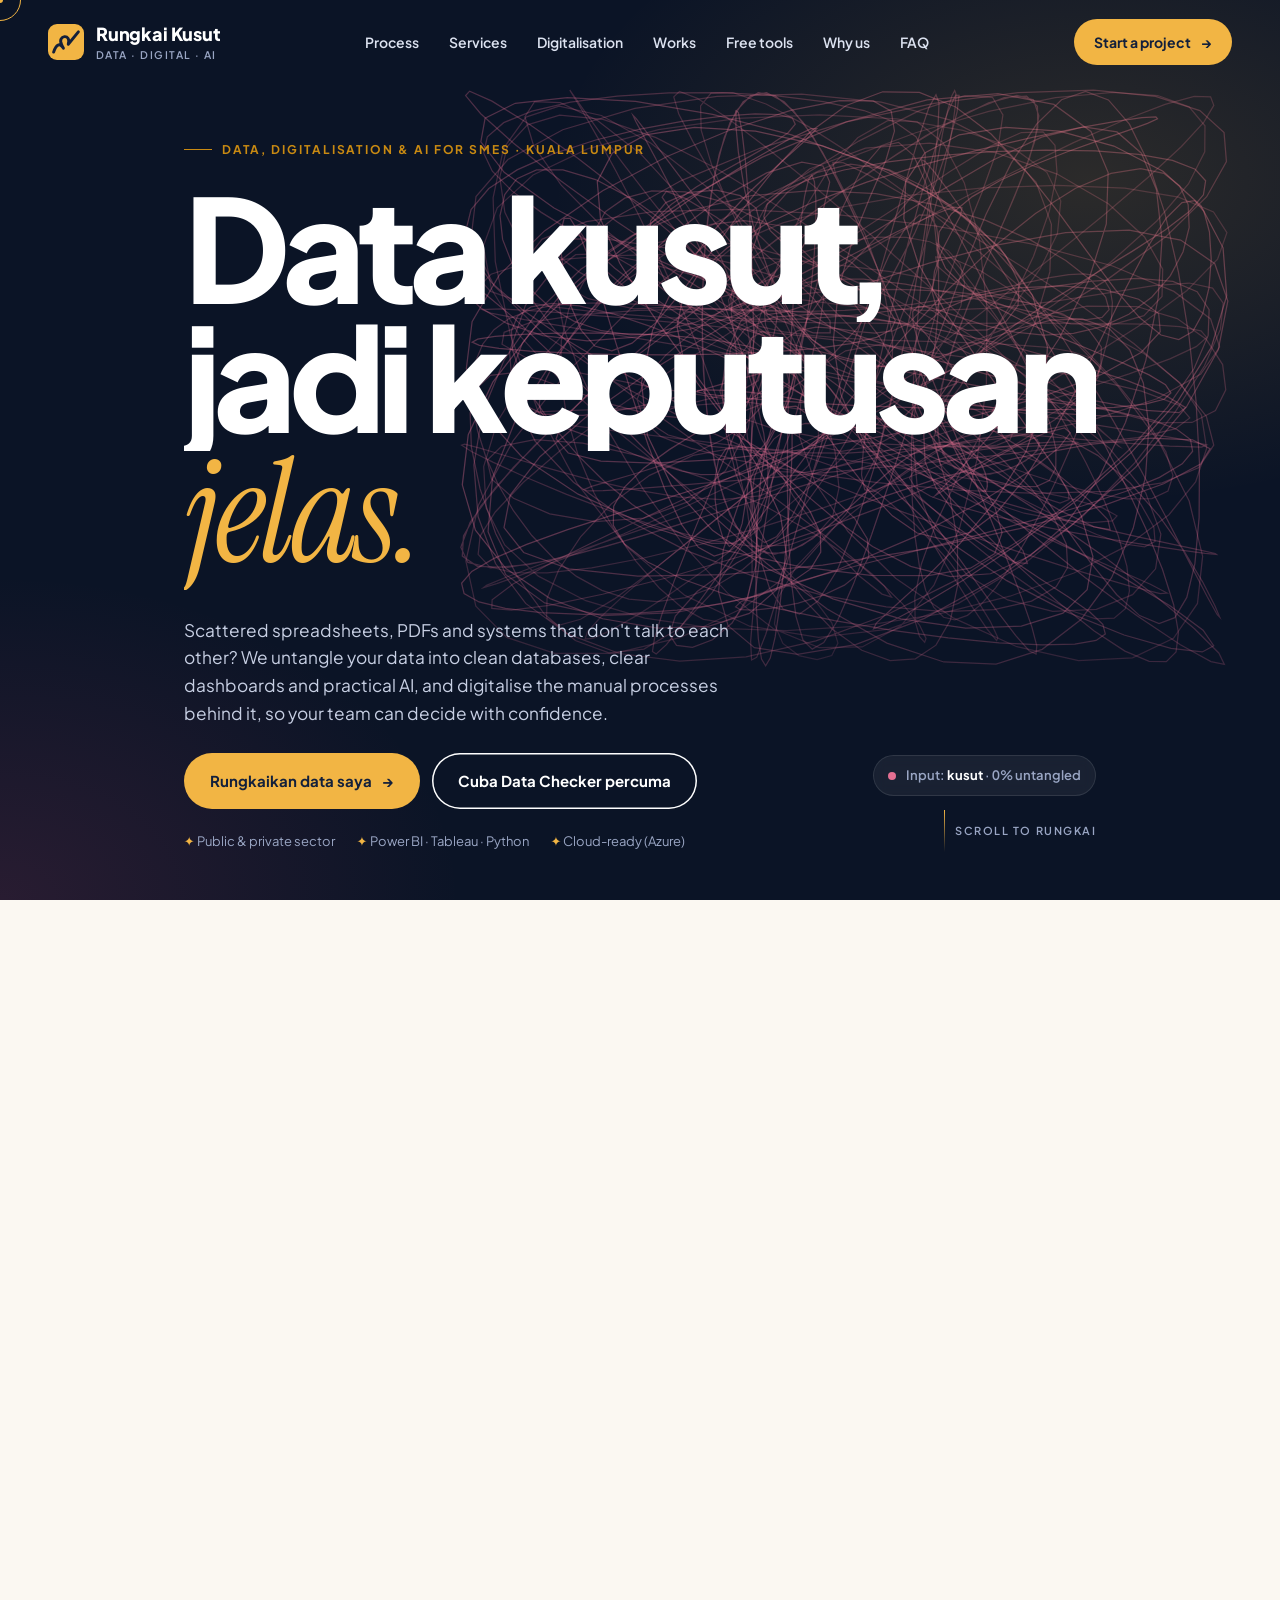
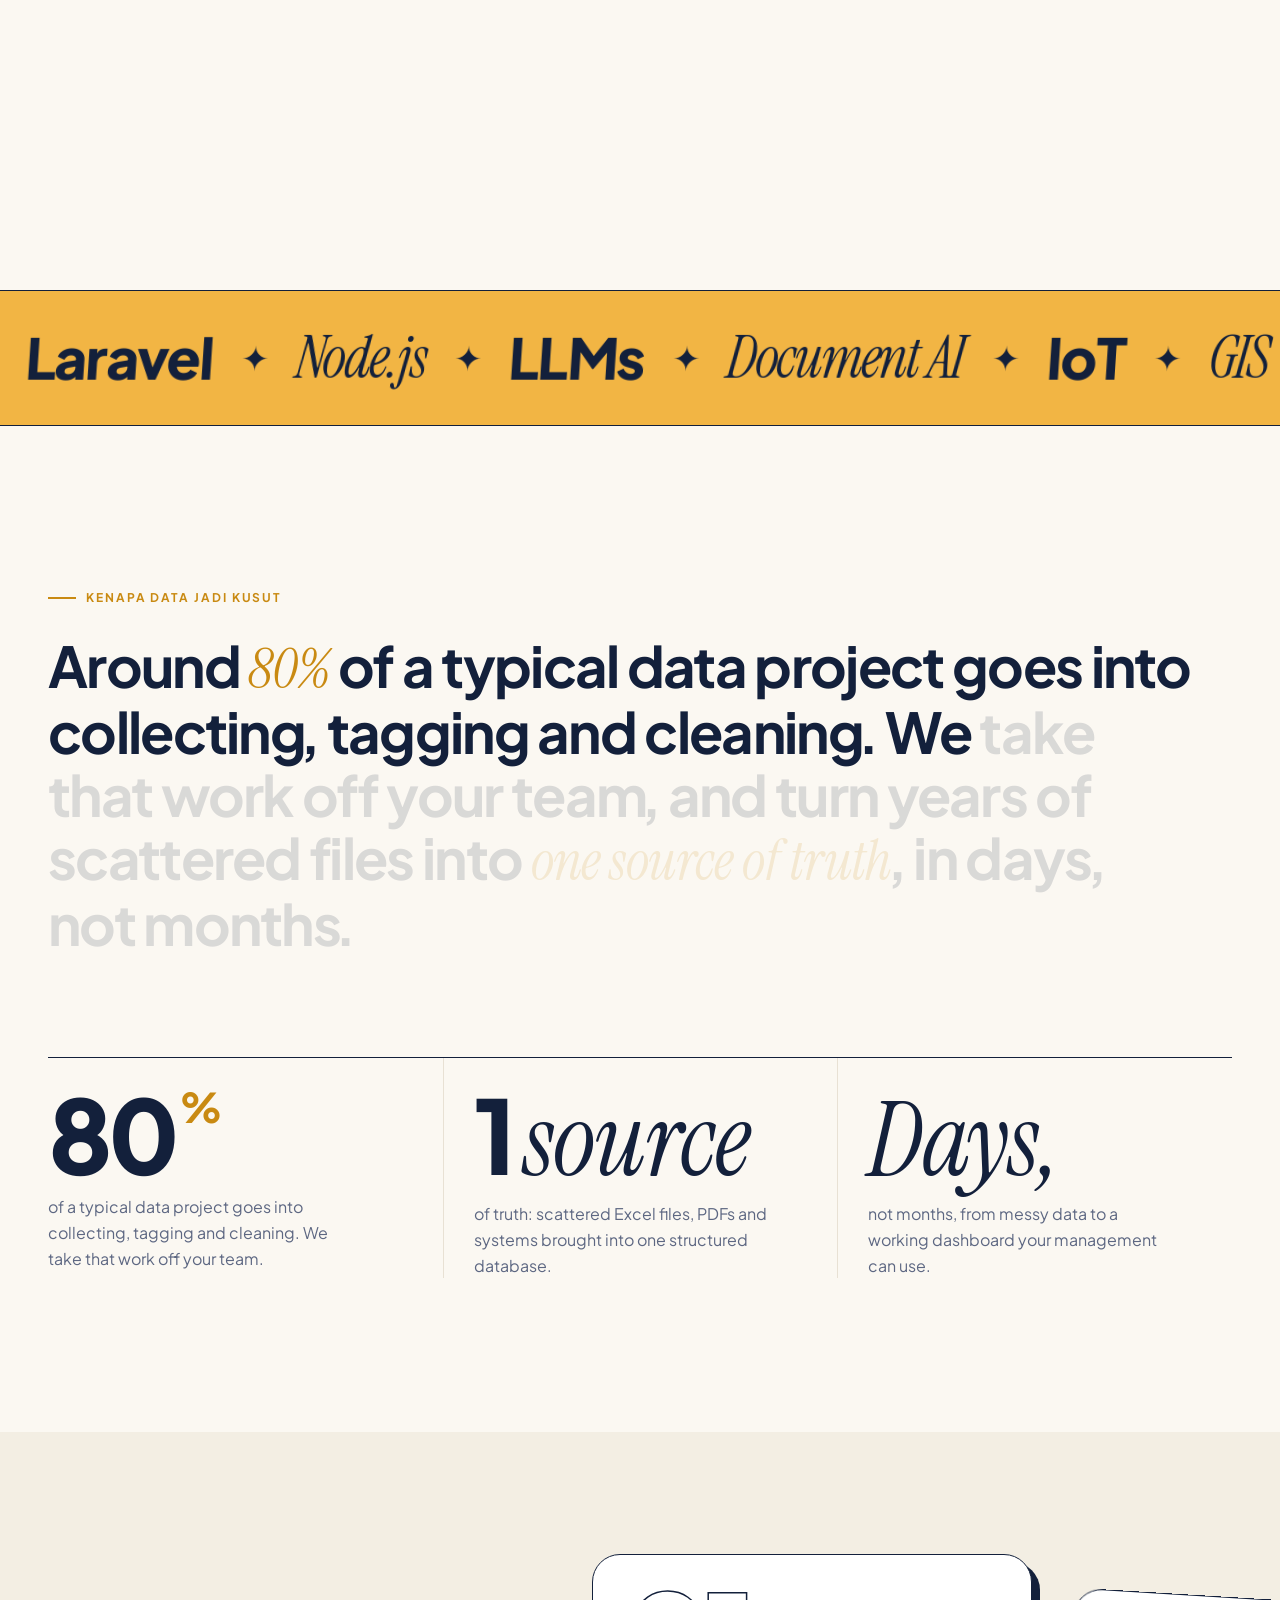
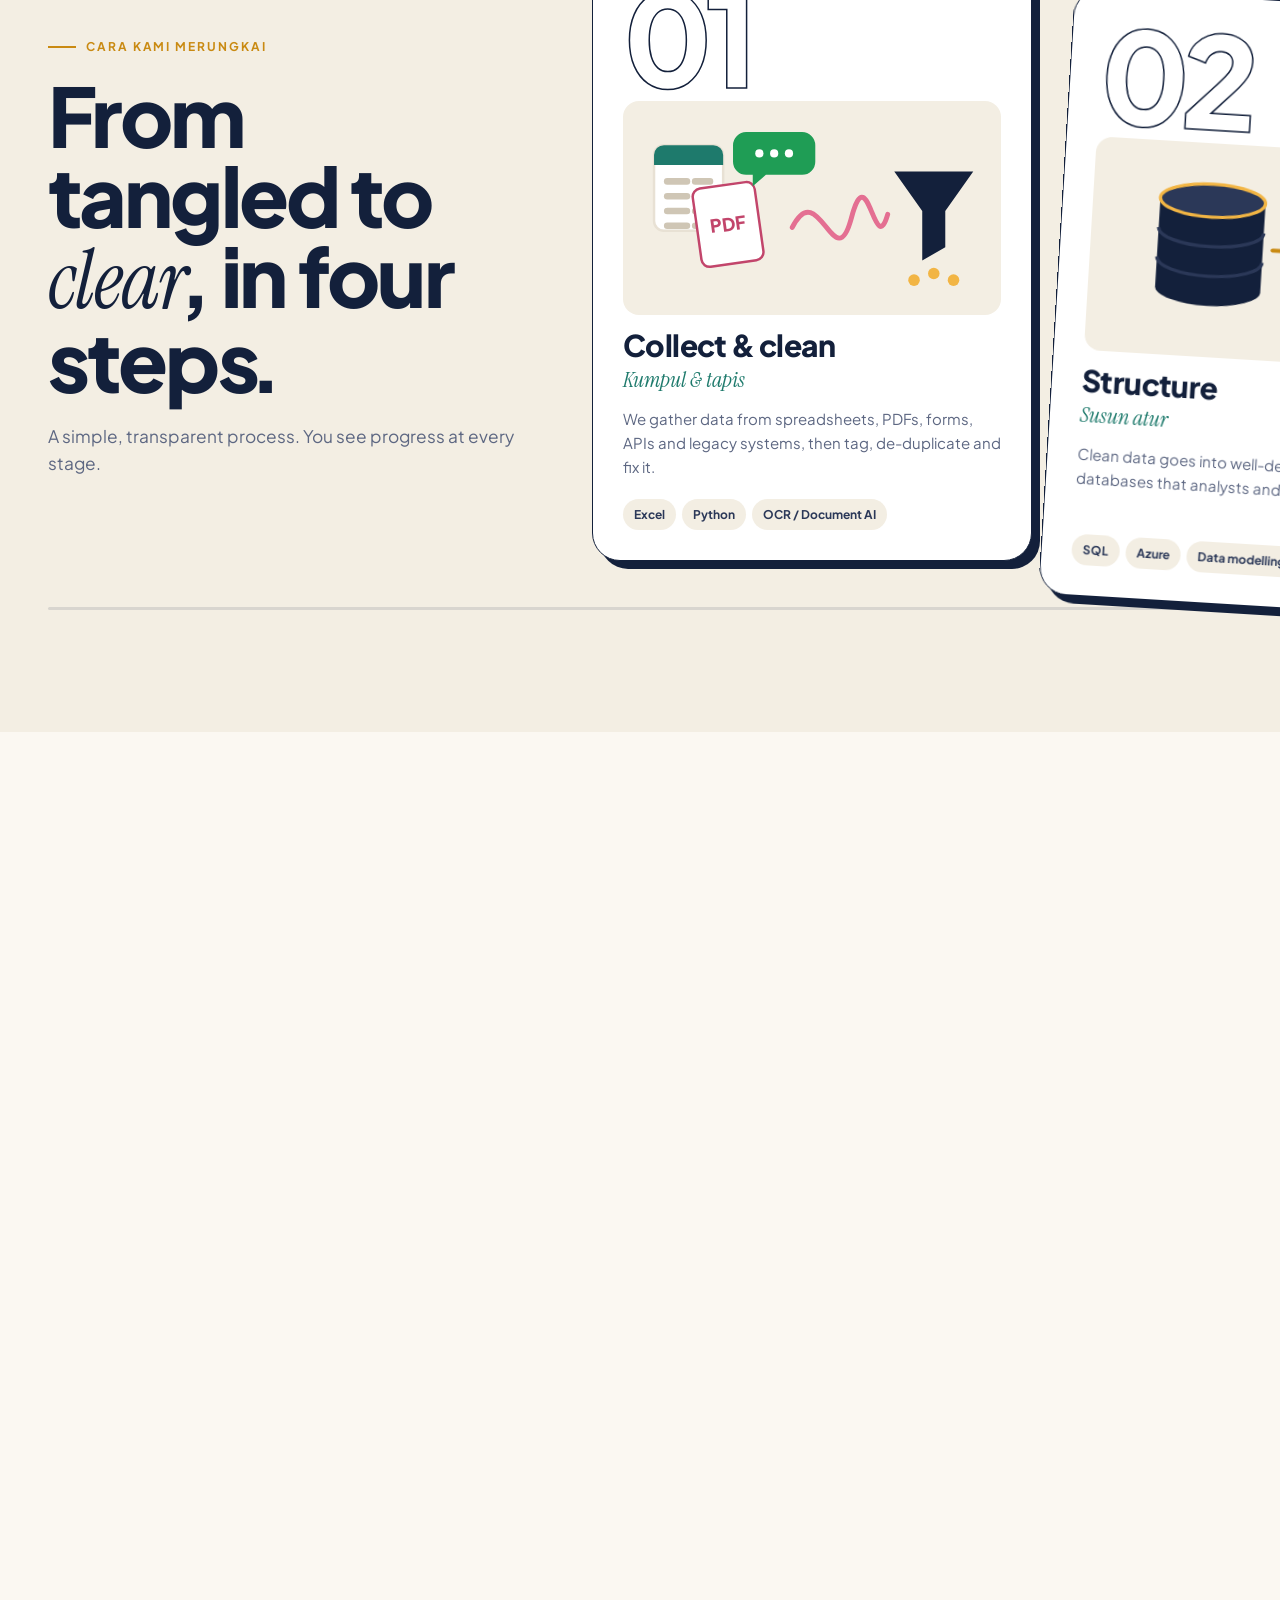
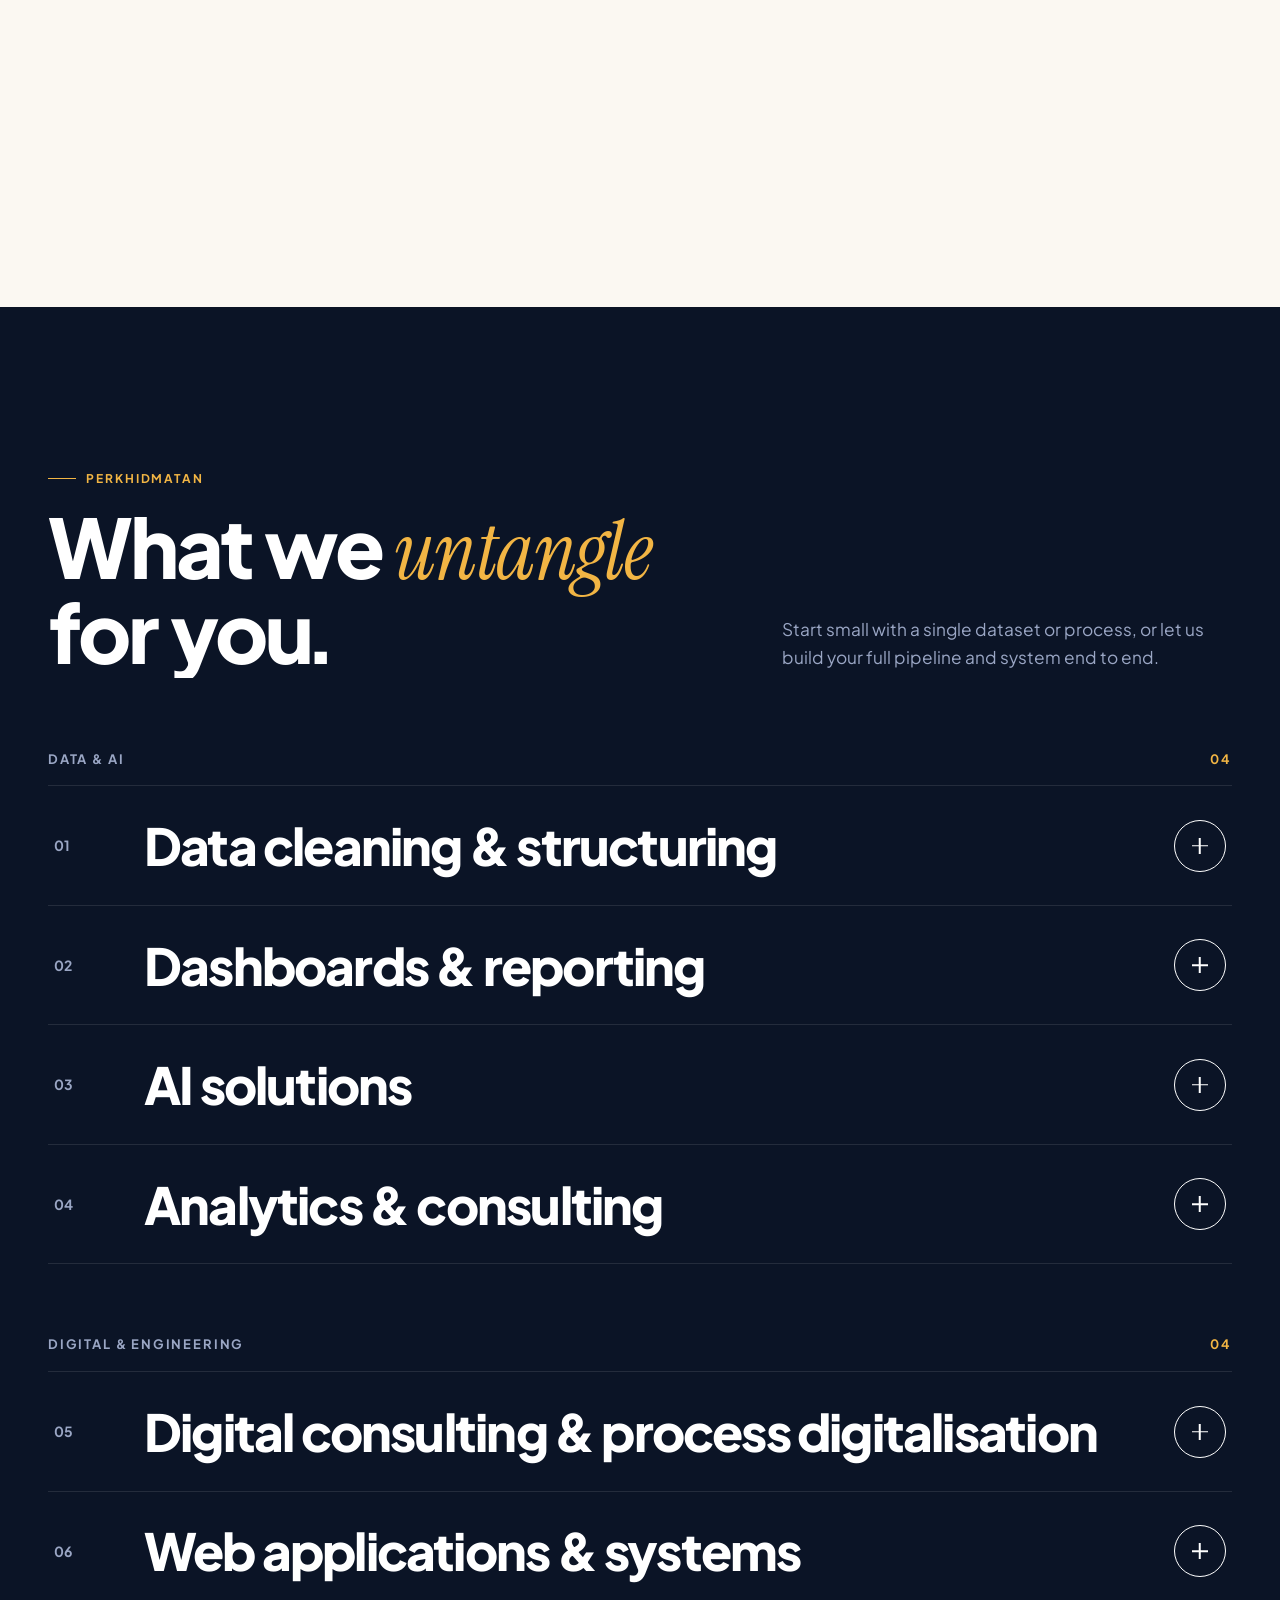
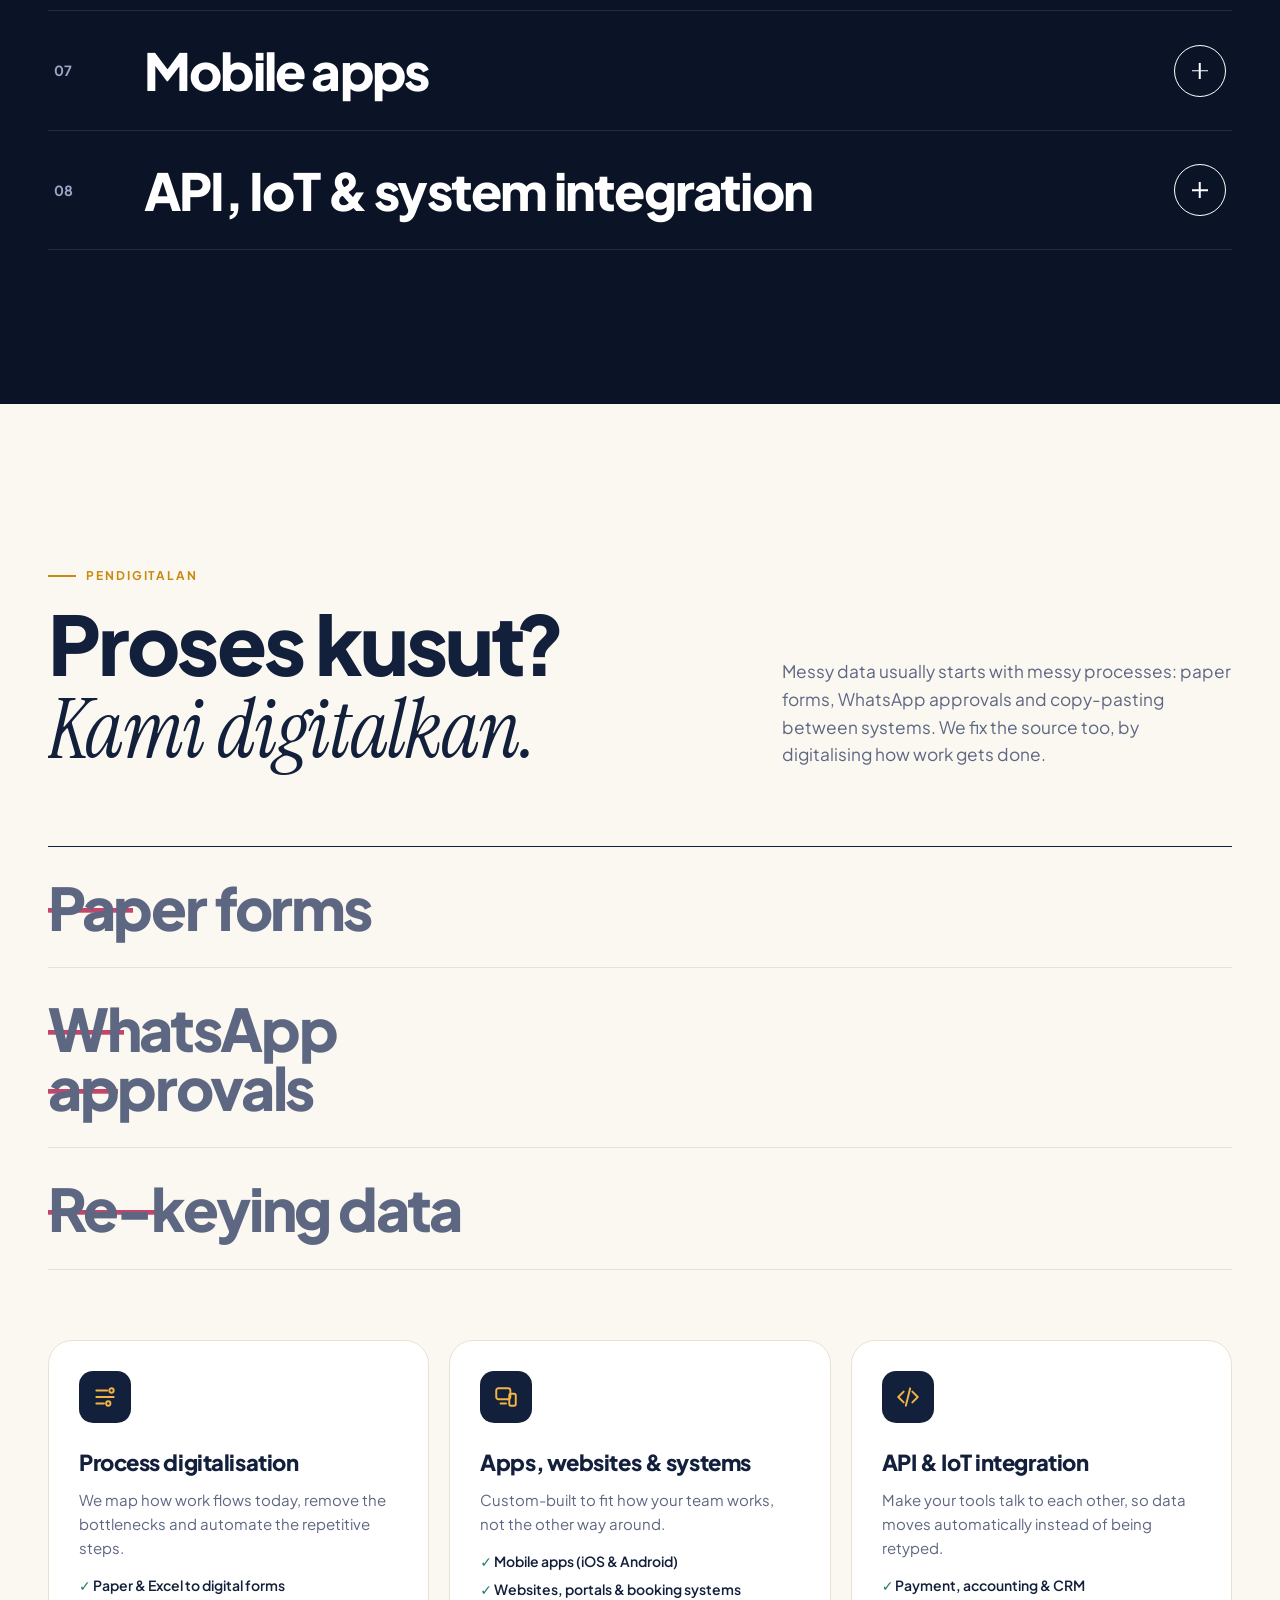
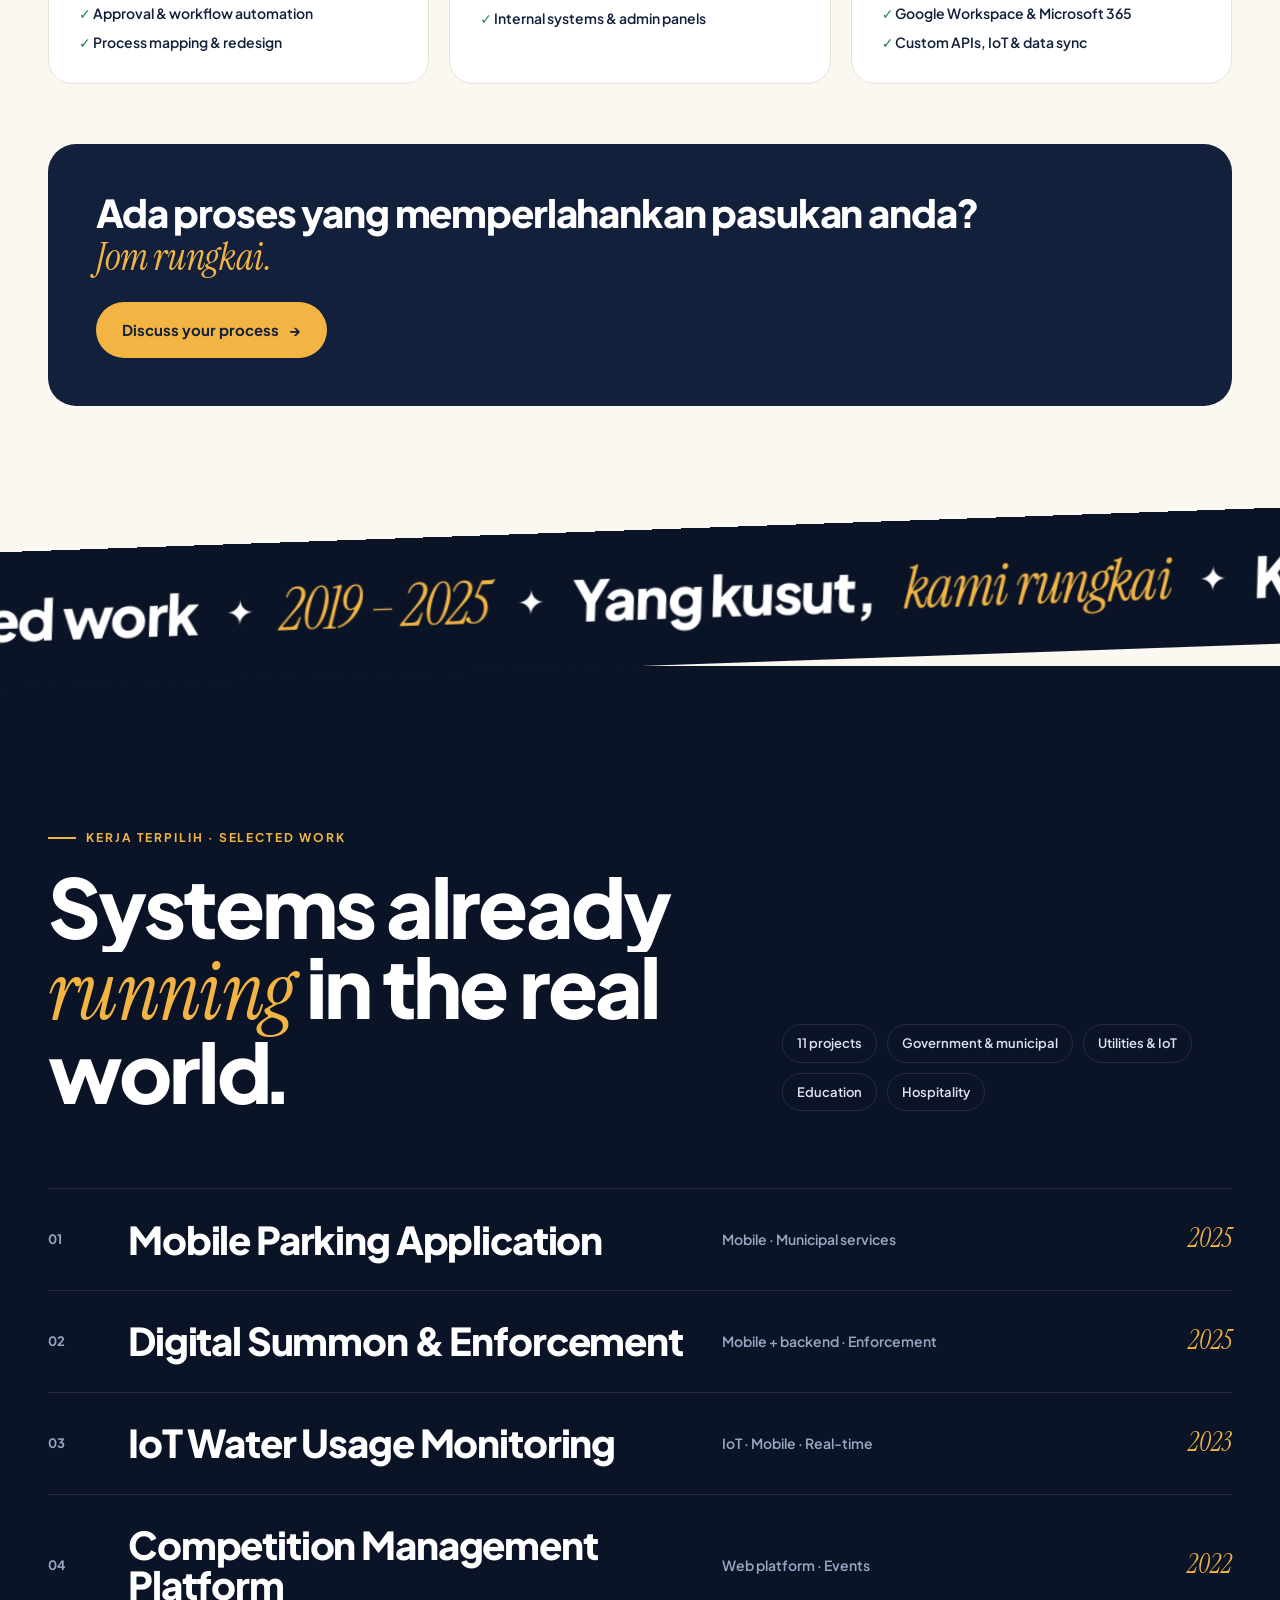
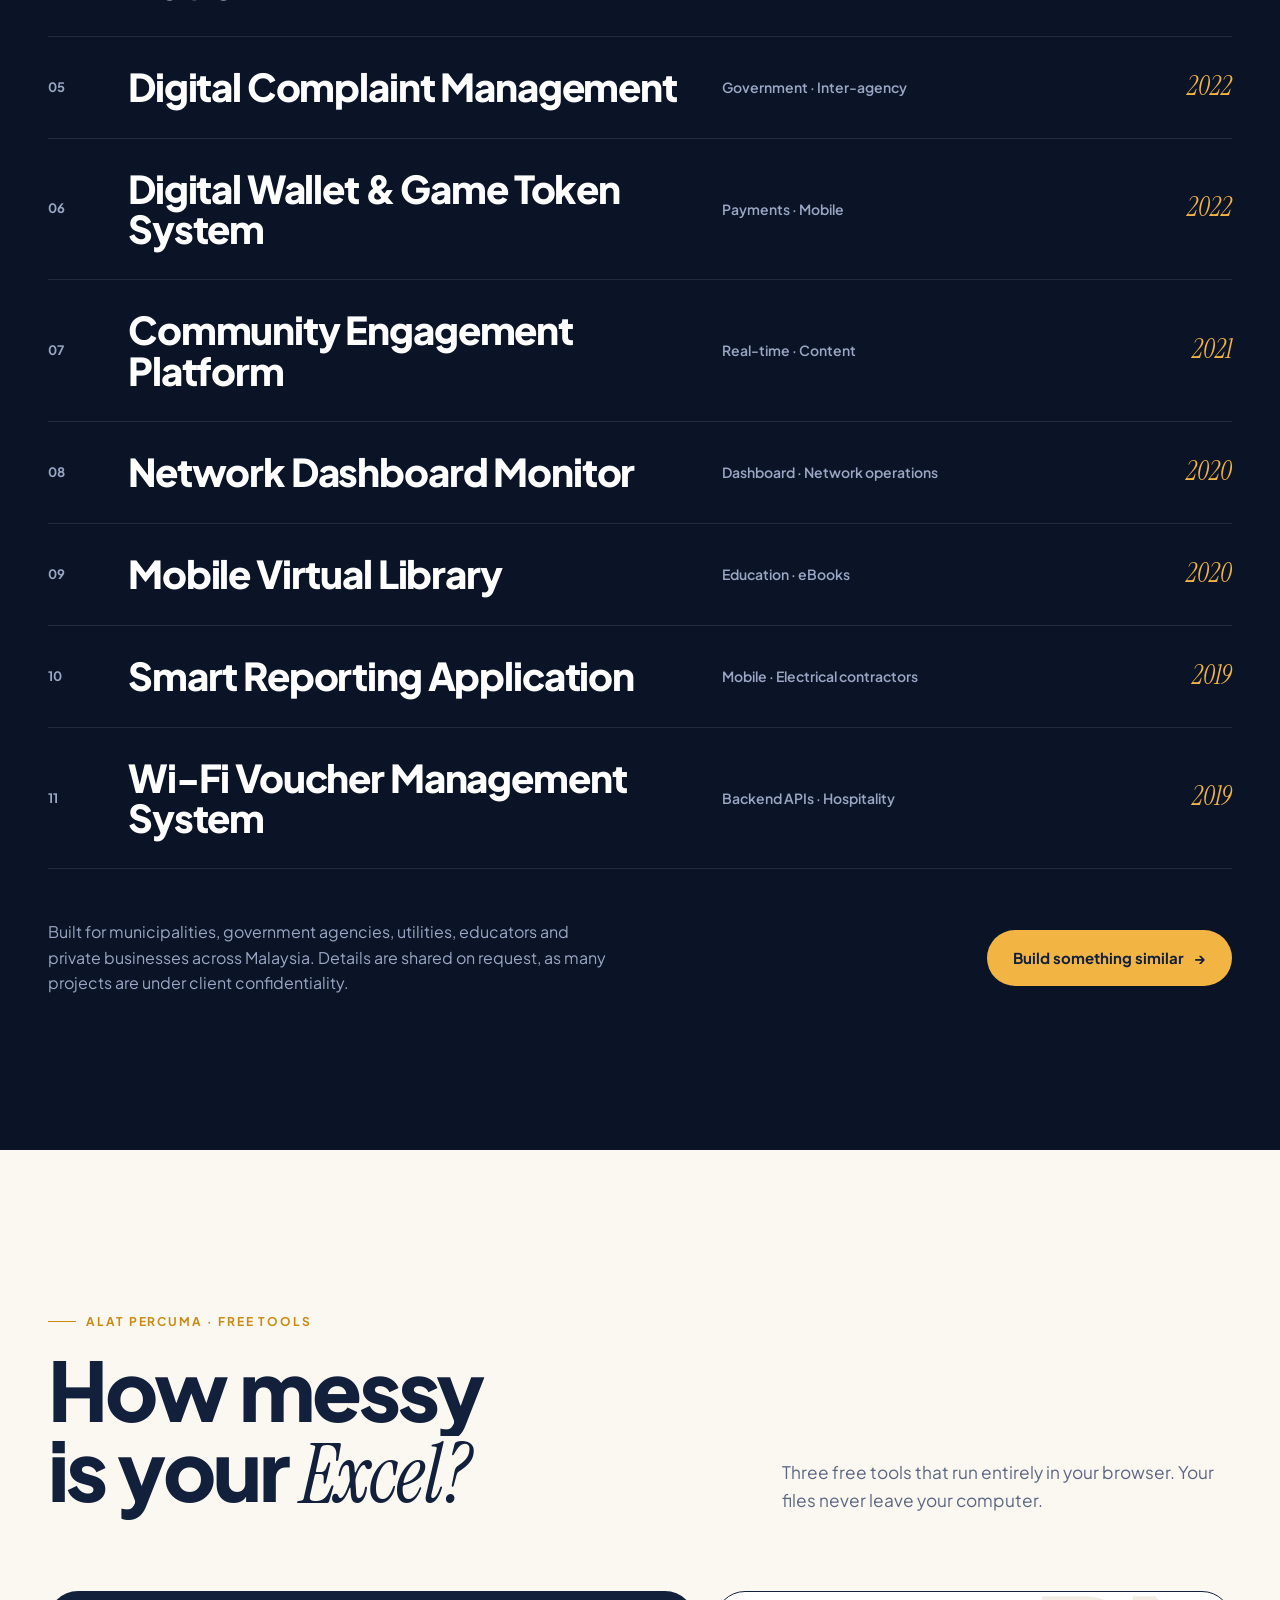
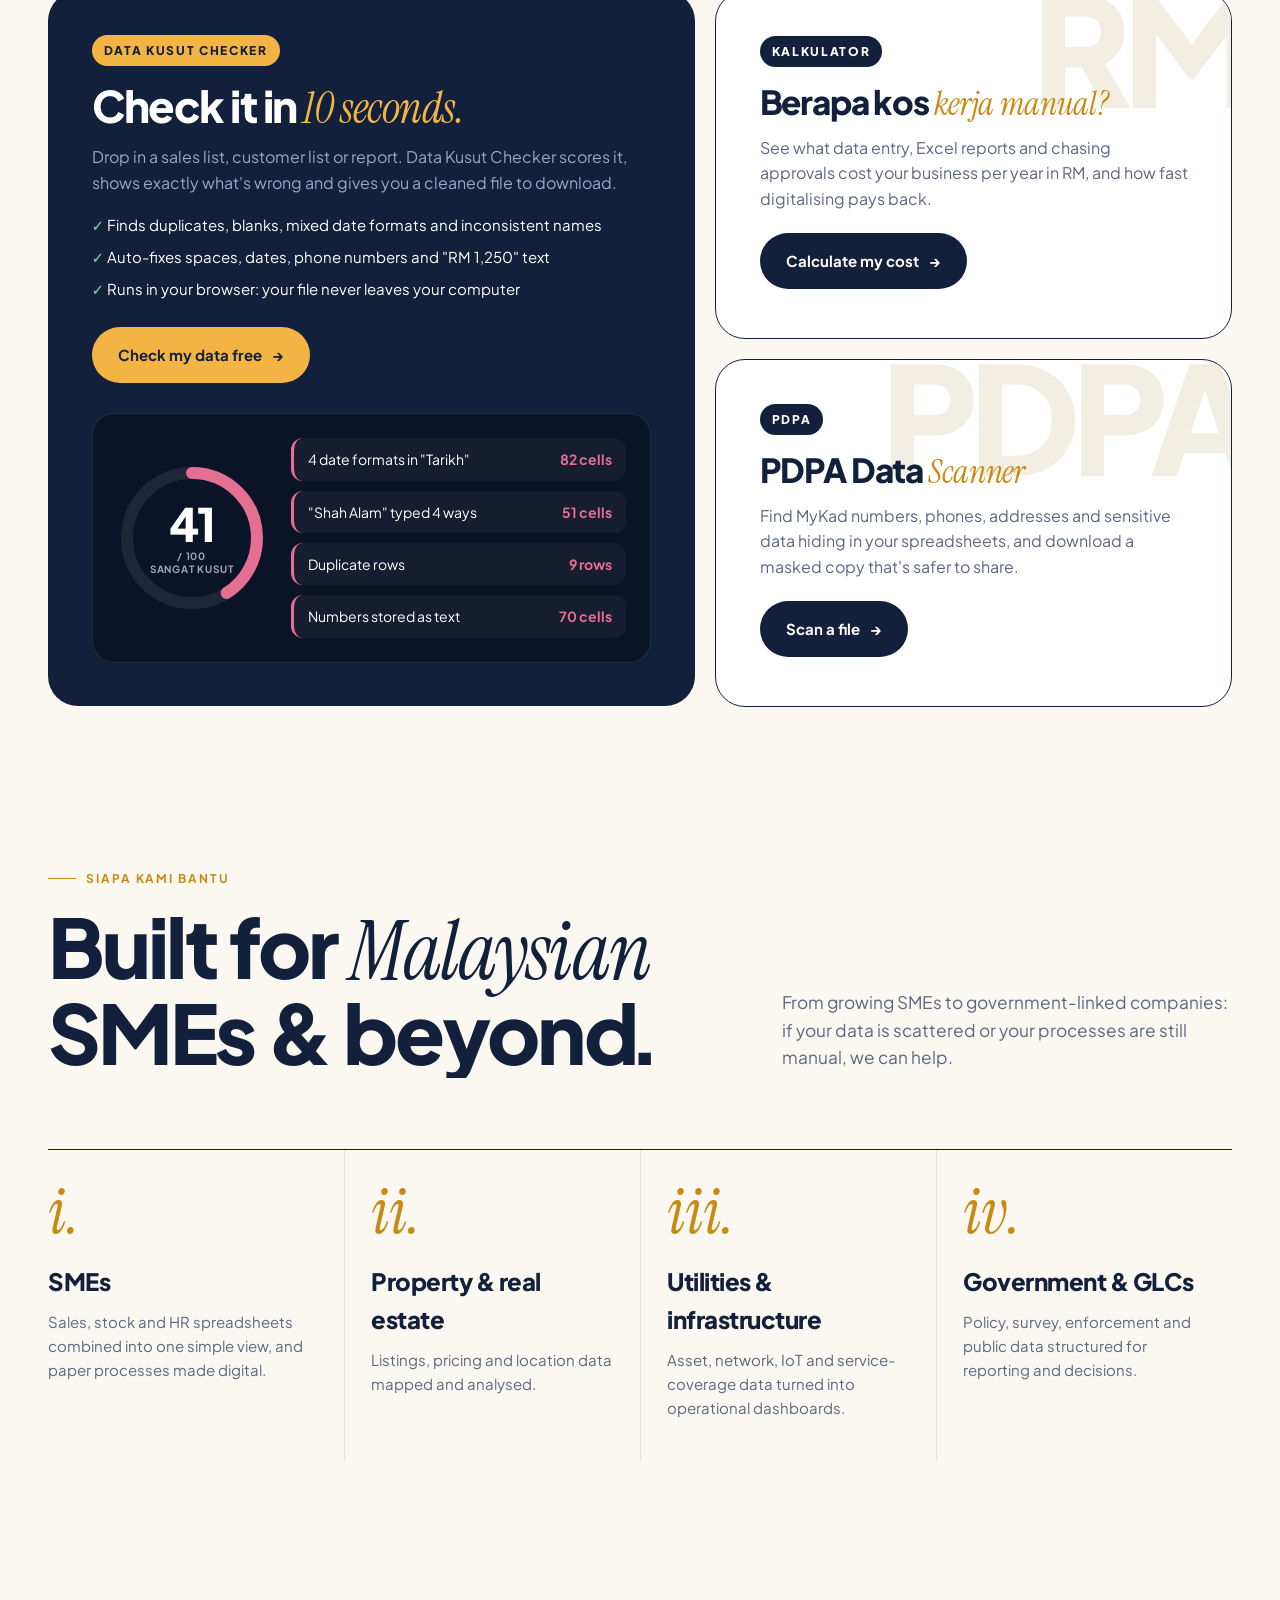
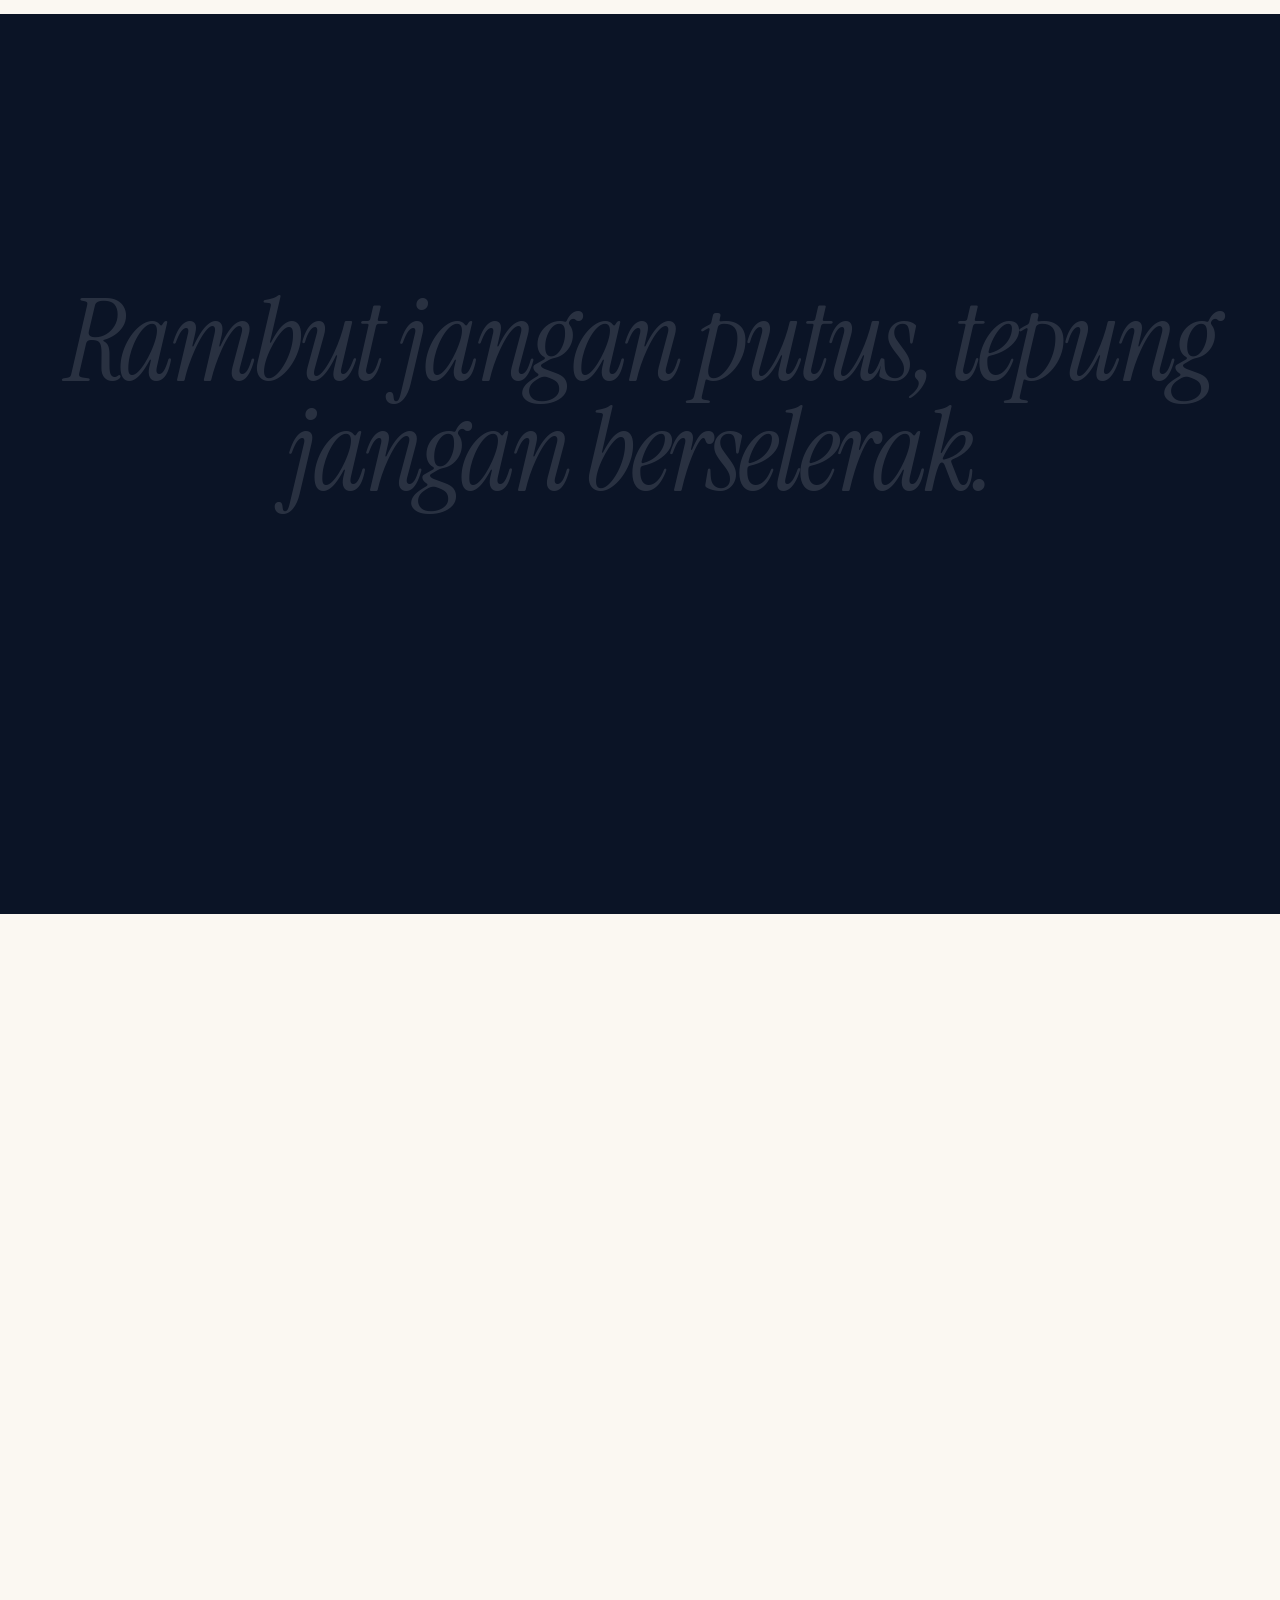
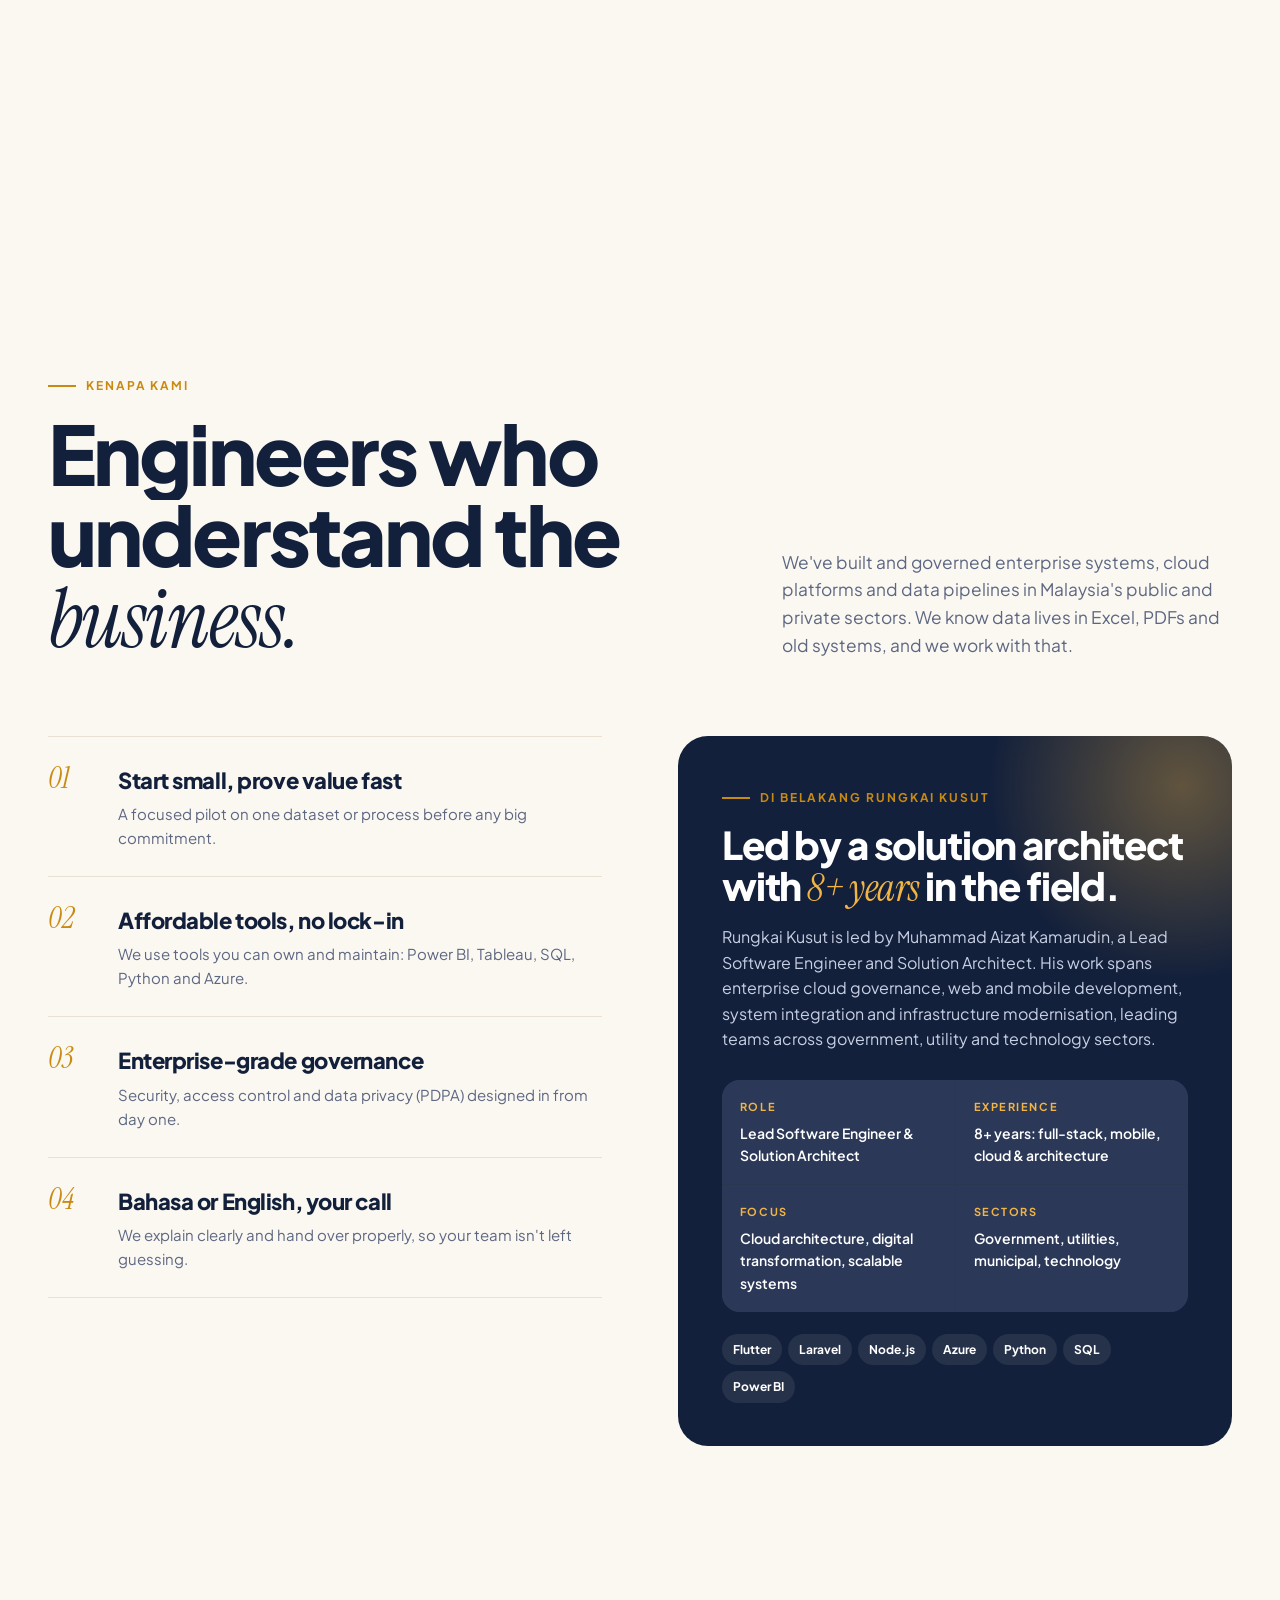
==== commit 38de7628: "Fit footer wordmark to its container so the last letter is never clipped Co-Authored-By: Claude Opus" ====
--- a/index.html
+++ b/index.html
@@ -270,7 +270,7 @@
 <link rel="preconnect" href="https://fonts.googleapis.com">
 <link rel="preconnect" href="https://fonts.gstatic.com" crossorigin>
 <link href="https://fonts.googleapis.com/css2?family=Plus+Jakarta+Sans:wght@400;500;600;700;800&family=Instrument+Serif:ital@0;1&display=swap" rel="stylesheet">
-<link rel="stylesheet" href="/assets/site.css?v=2">
+<link rel="stylesheet" href="/assets/site.css?v=3">
 <script>
   // Mark JS as available (enables loader + animation states). Failsafe: never leave the loader up.
   document.documentElement.classList.add('js');
@@ -744,6 +744,6 @@
 <script src="/assets/vendor/gsap.min.js" defer></script>
 <script src="/assets/vendor/ScrollTrigger.min.js" defer></script>
 <script src="/assets/vendor/lenis.min.js" defer></script>
-<script src="/assets/site.js?v=2" defer></script>
+<script src="/assets/site.js?v=3" defer></script>
 </body>
 </html>
--- a/assets/site.css
+++ b/assets/site.css
@@ -407,7 +407,7 @@
 .foot-links a{position:relative}
 .foot-links a::after{content:"";position:absolute;left:0;right:0;bottom:-2px;height:1.5px;background:currentColor;transform:scaleX(0);transform-origin:right;transition:transform .4s var(--ease)}
 .foot-links a:hover::after{transform:scaleX(1);transform-origin:left}
-.wordmark{font-size:clamp(44px,12.6vw,210px);font-weight:800;letter-spacing:-.06em;line-height:1;padding-bottom:.16em;margin:clamp(50px,7vw,100px) 0 30px;white-space:nowrap;display:flex}
+.wordmark{font-size:clamp(40px,11vw,190px);font-weight:800;letter-spacing:-.06em;line-height:1;padding-bottom:.16em;margin:clamp(50px,7vw,100px) 0 30px;white-space:nowrap;display:flex}
 .wordmark span{display:inline-block}
 .foot-bot{display:flex;justify-content:space-between;flex-wrap:wrap;gap:10px;font-size:13px;font-weight:600;border-top:1.5px solid rgba(19,32,59,.3);padding-top:20px}
 
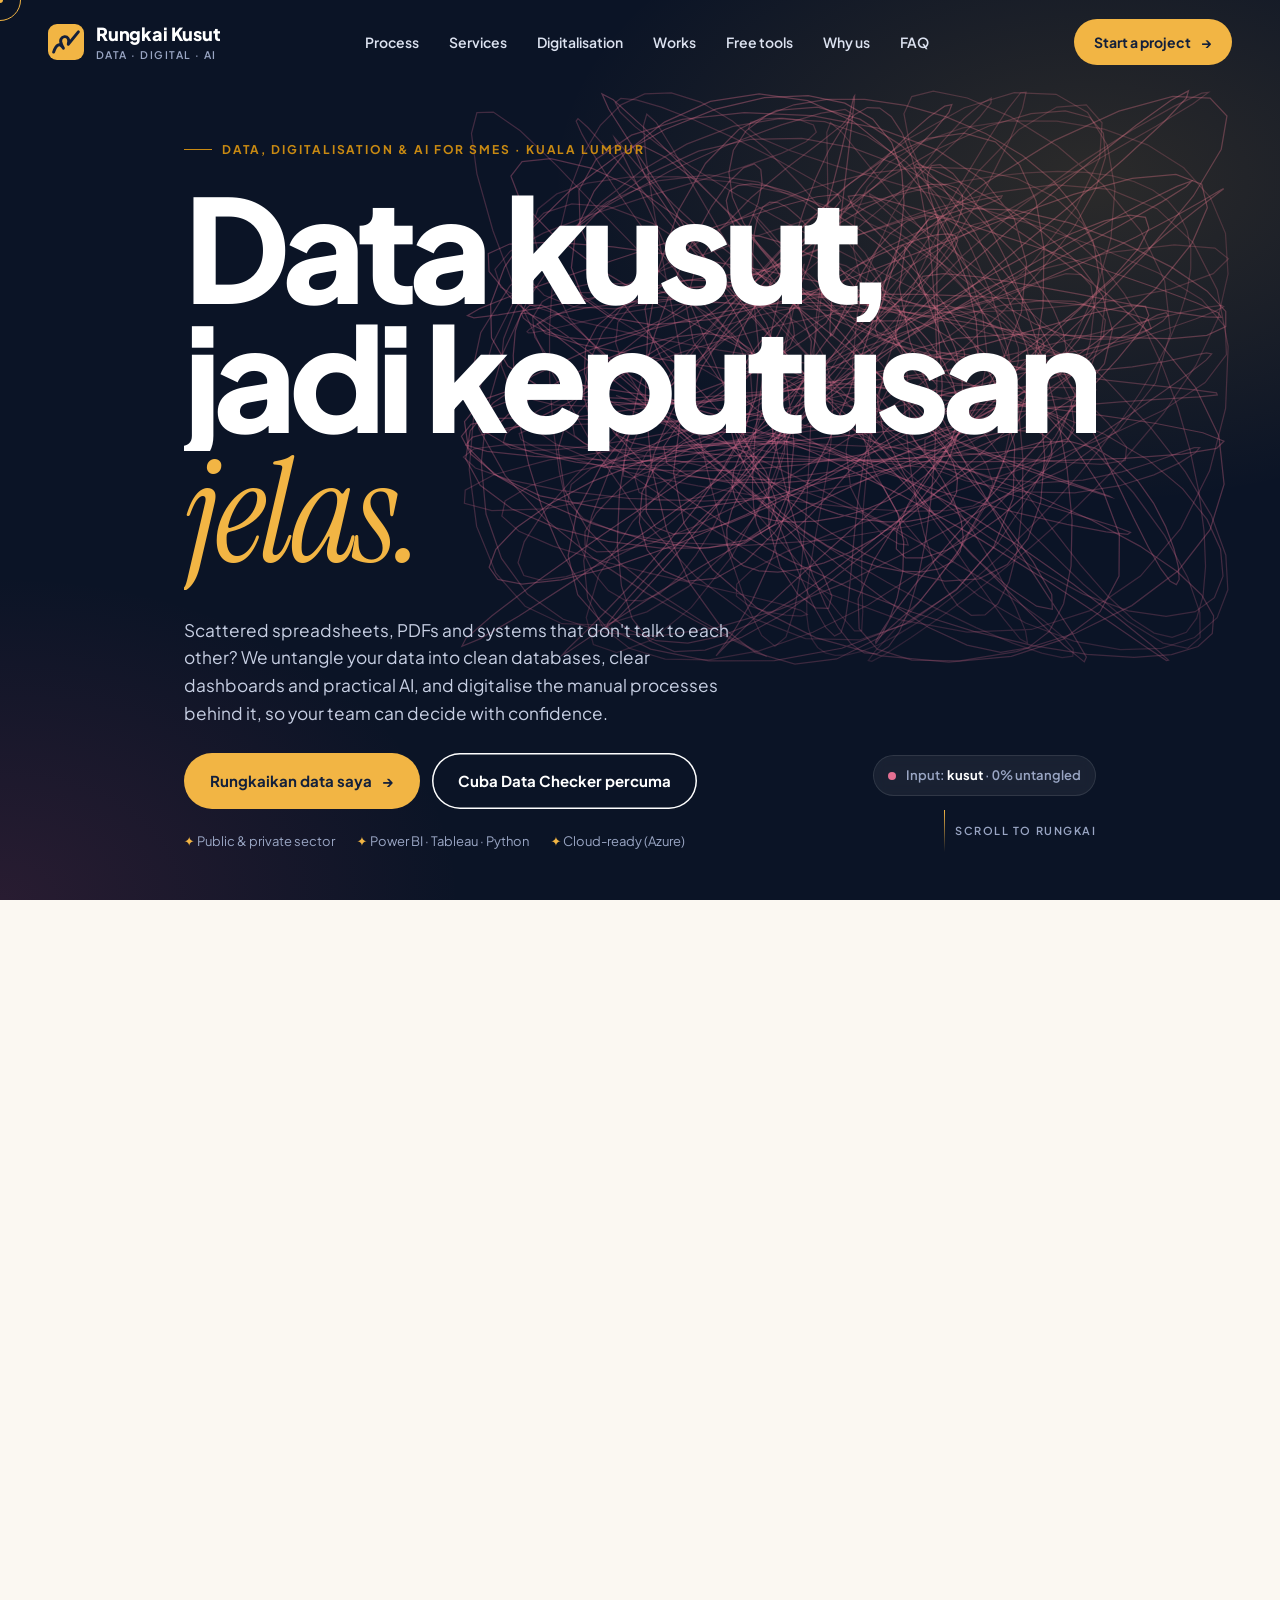
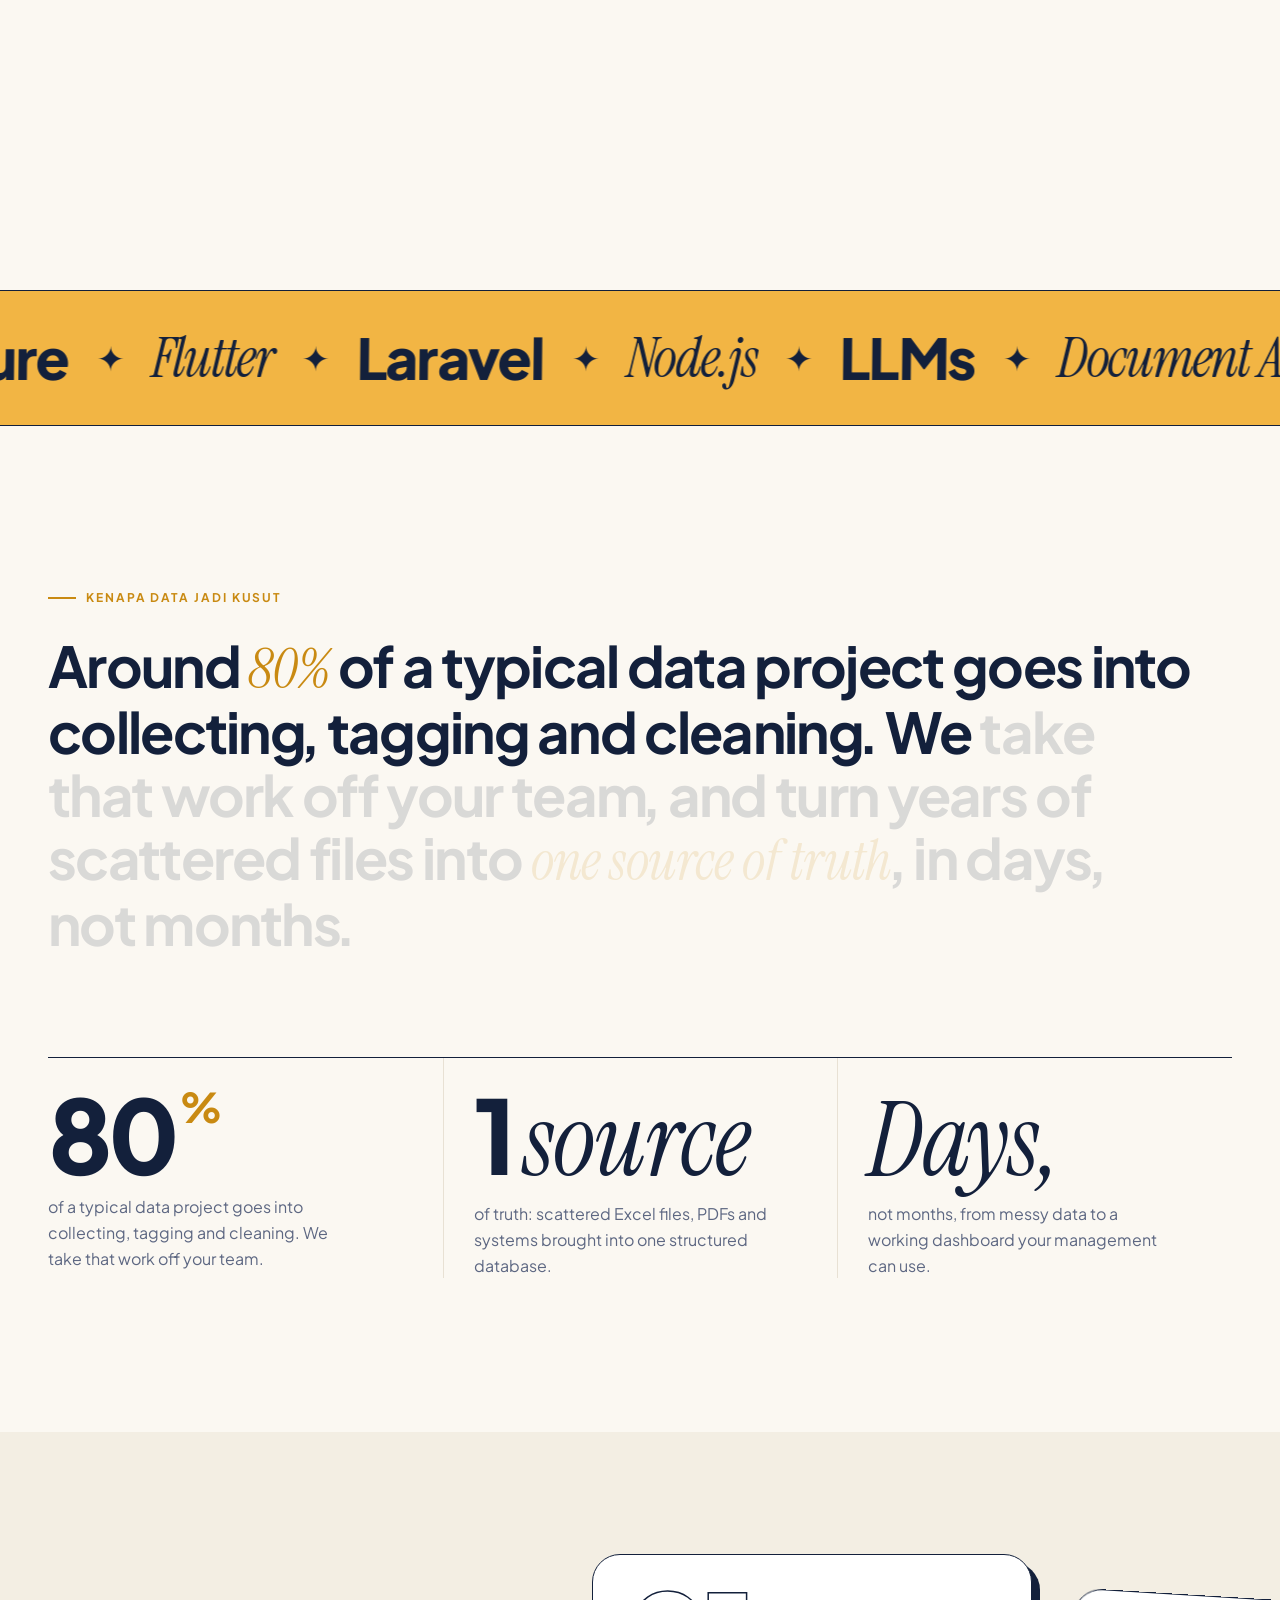
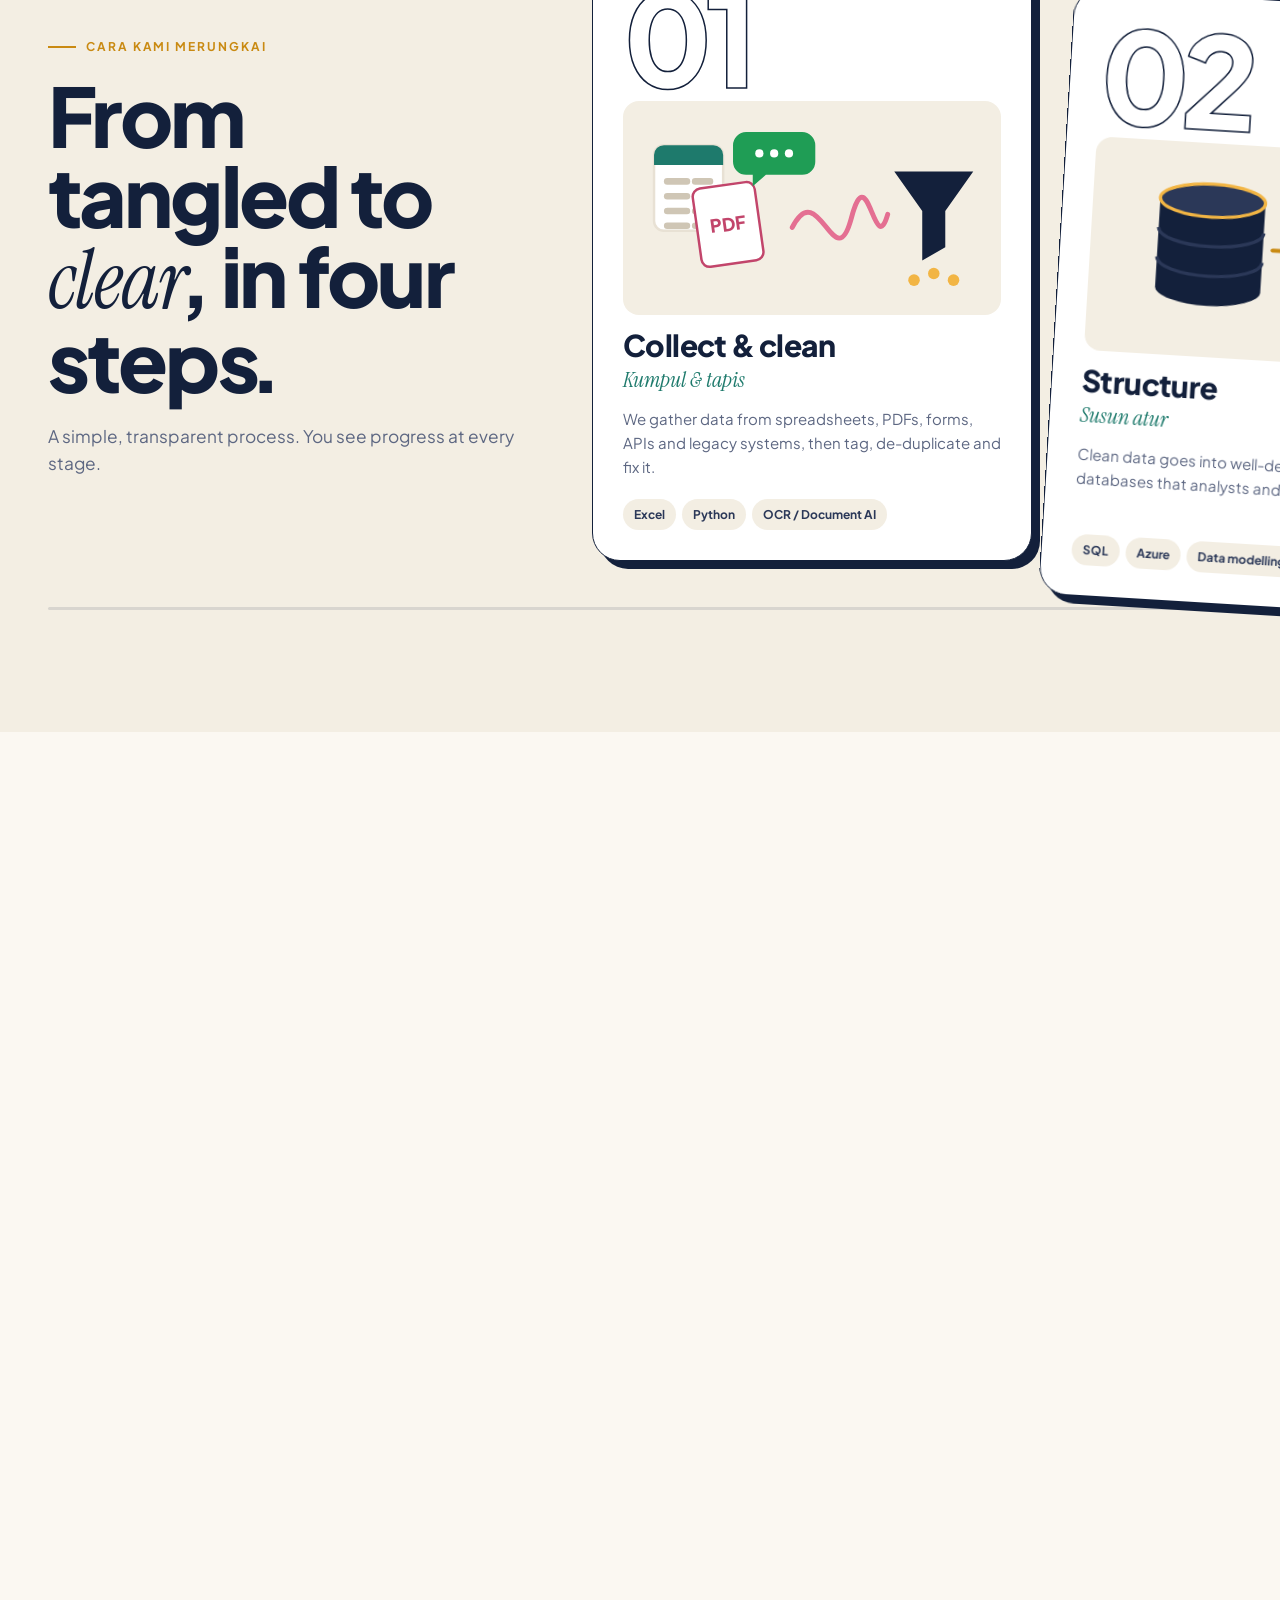
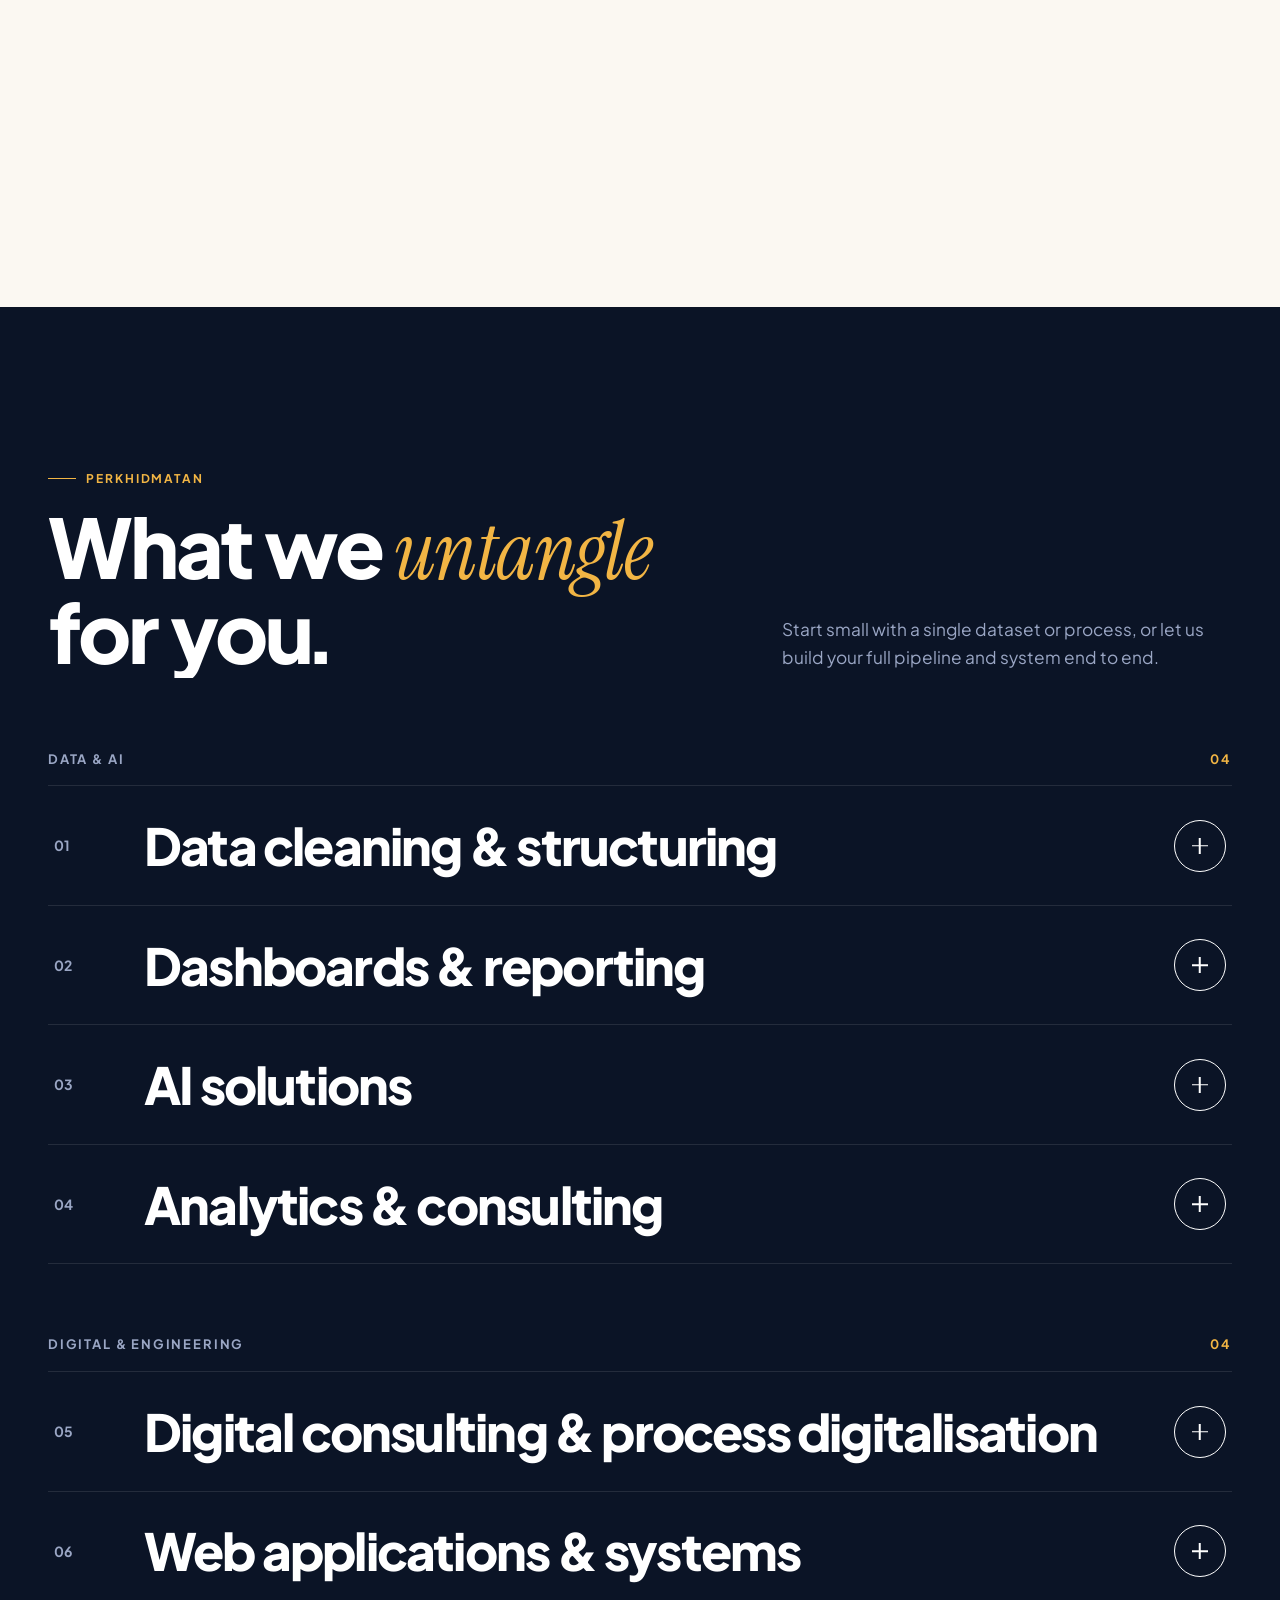
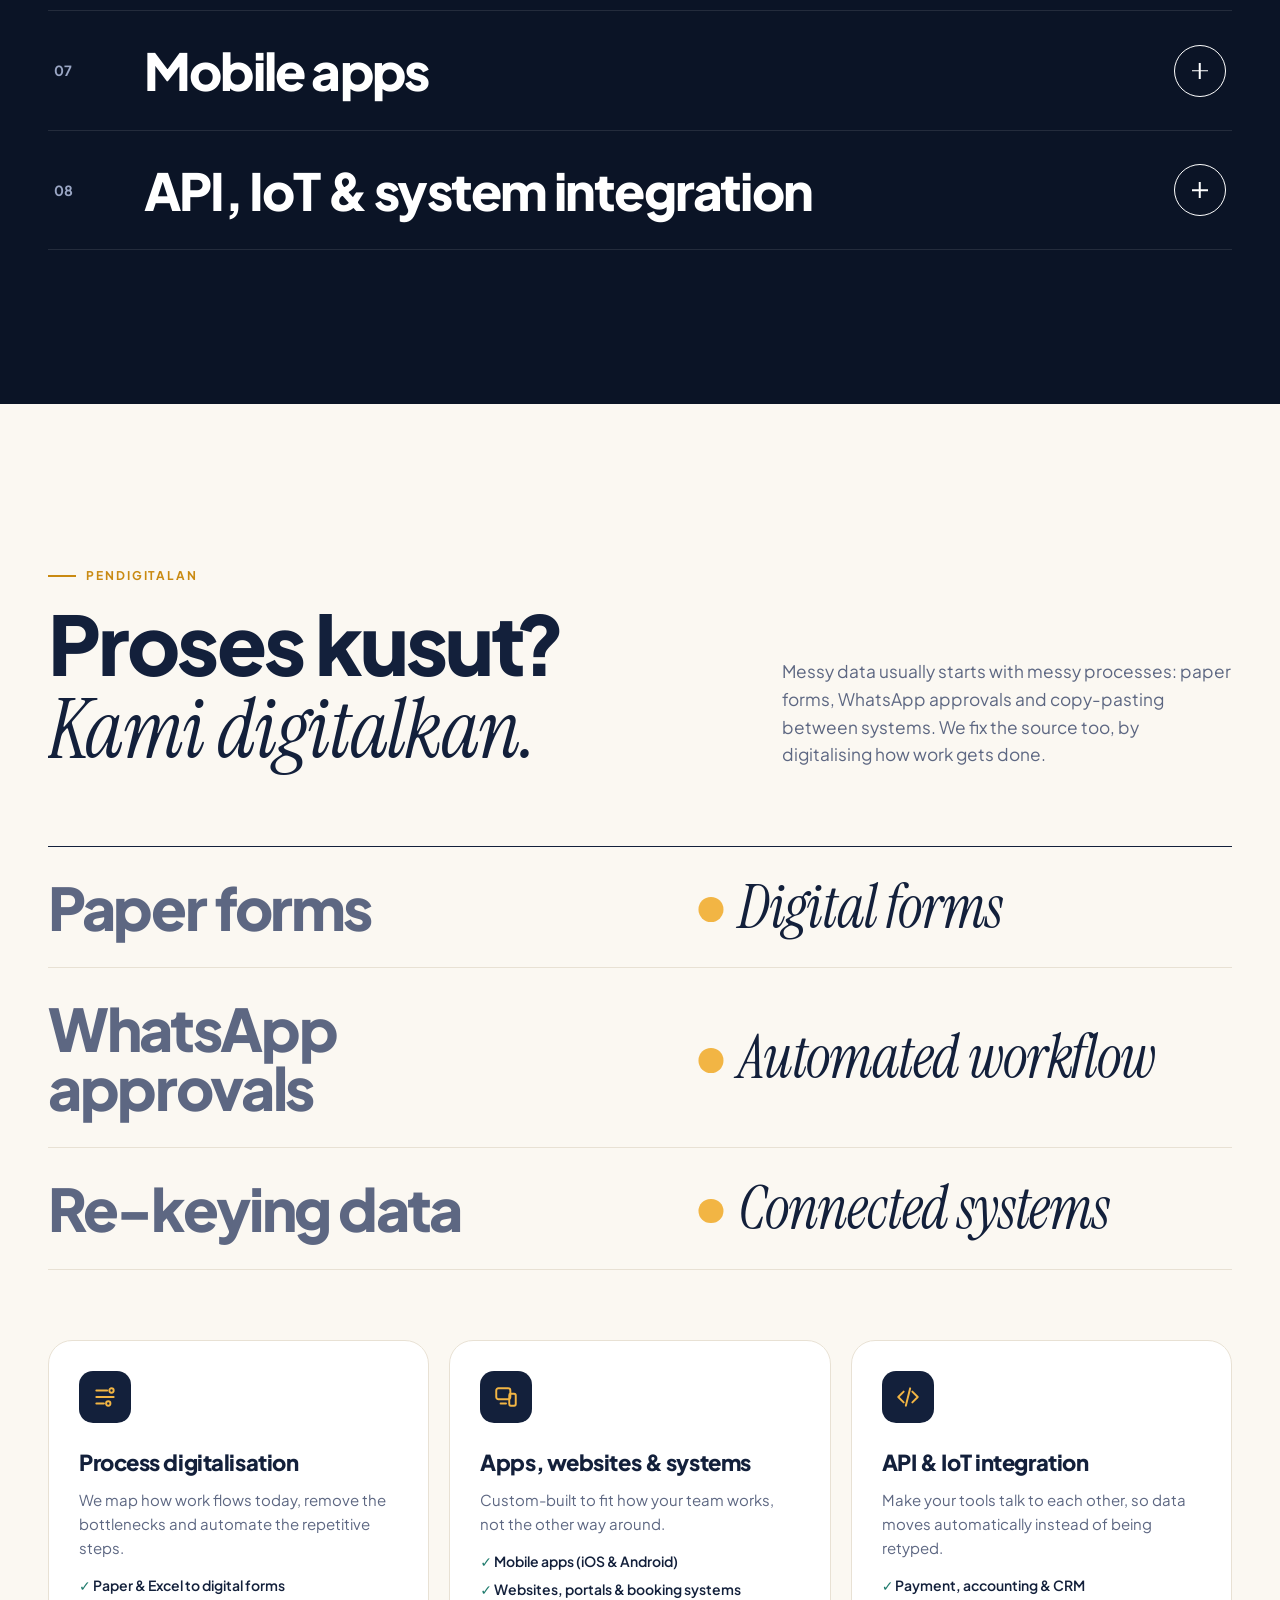
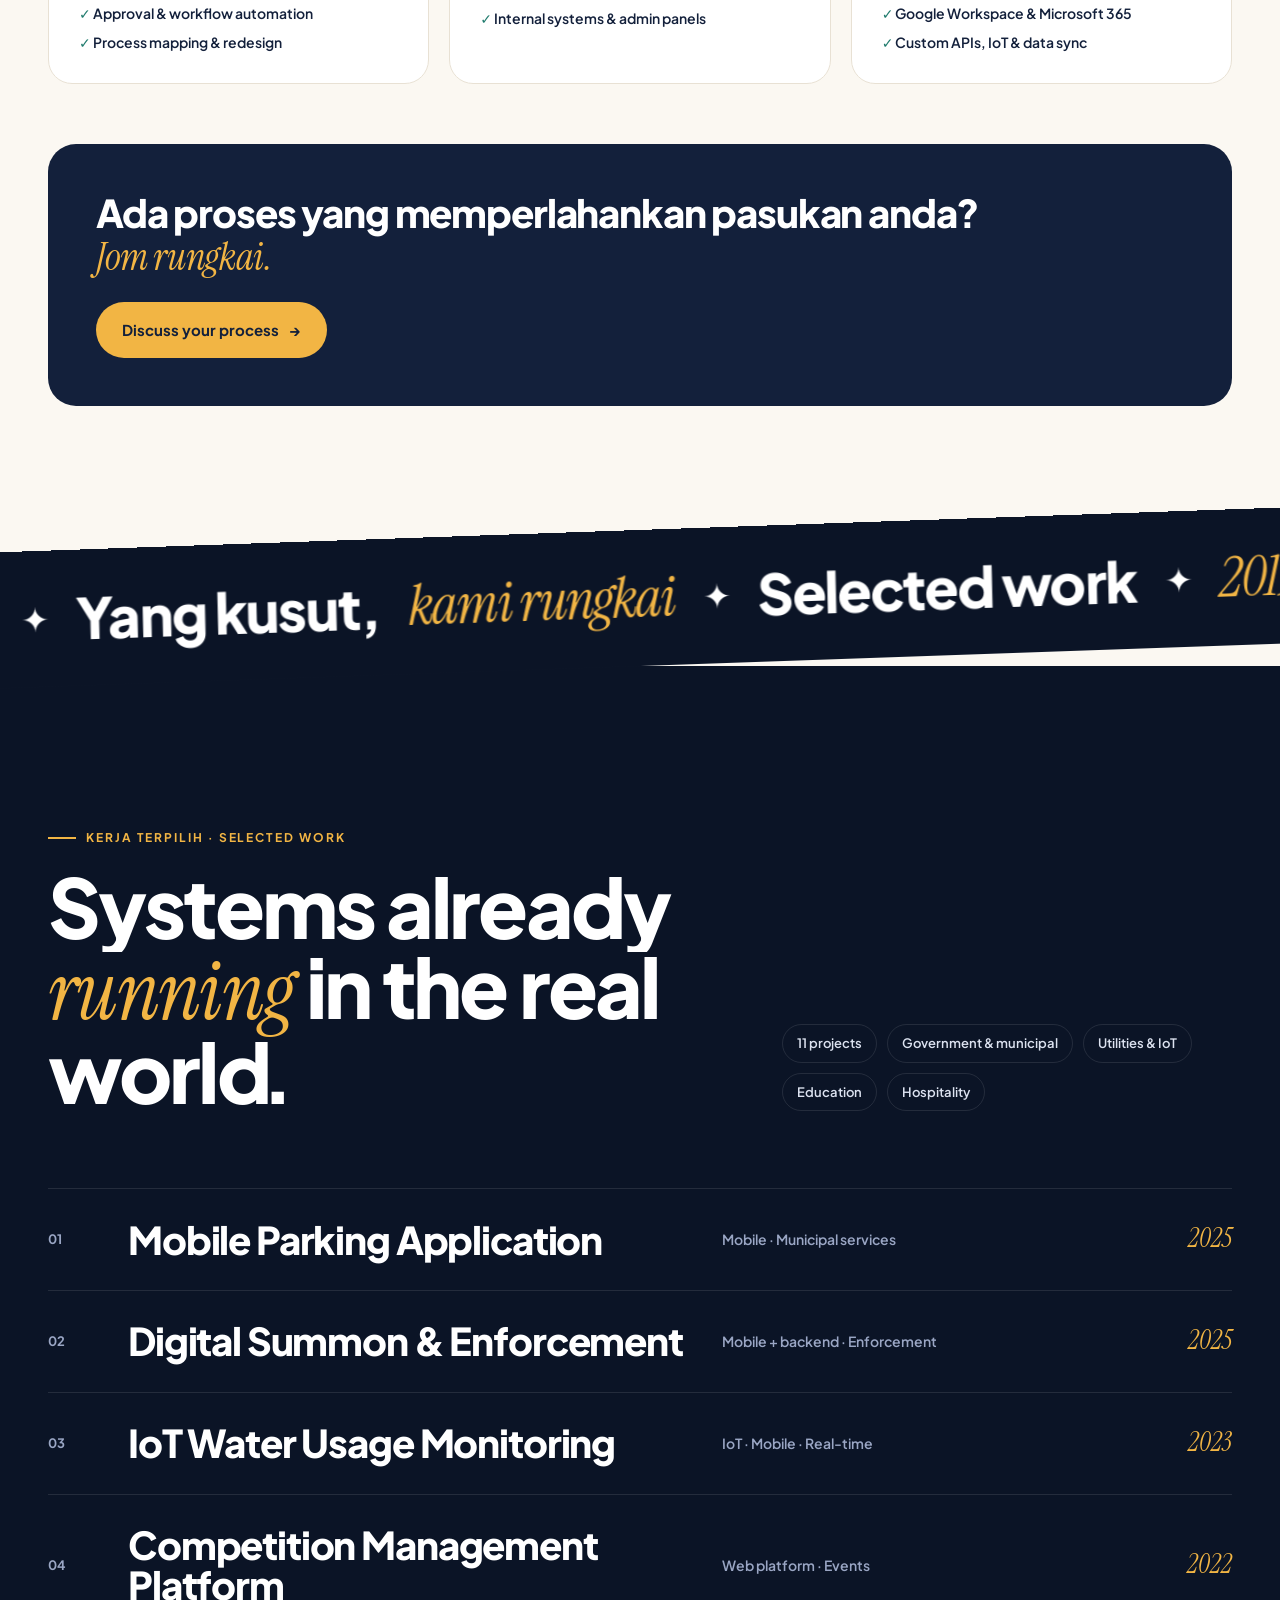
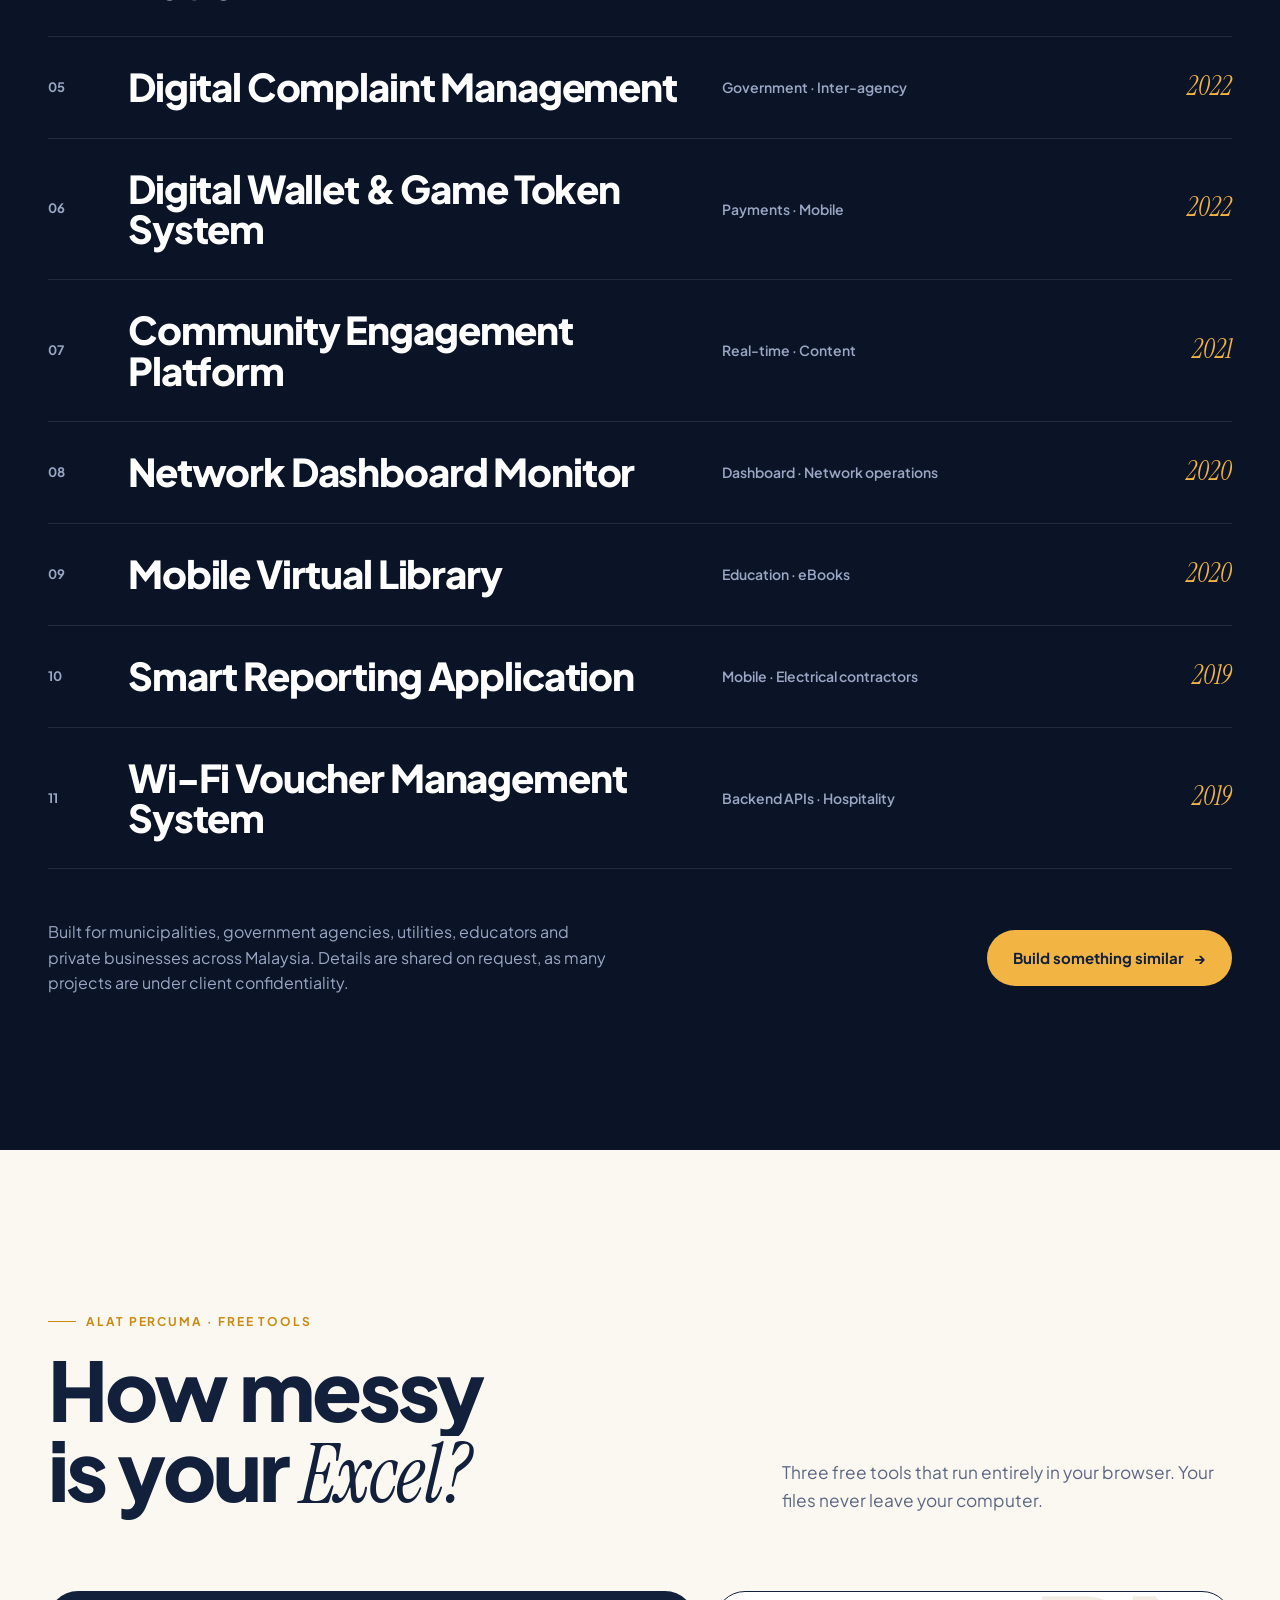
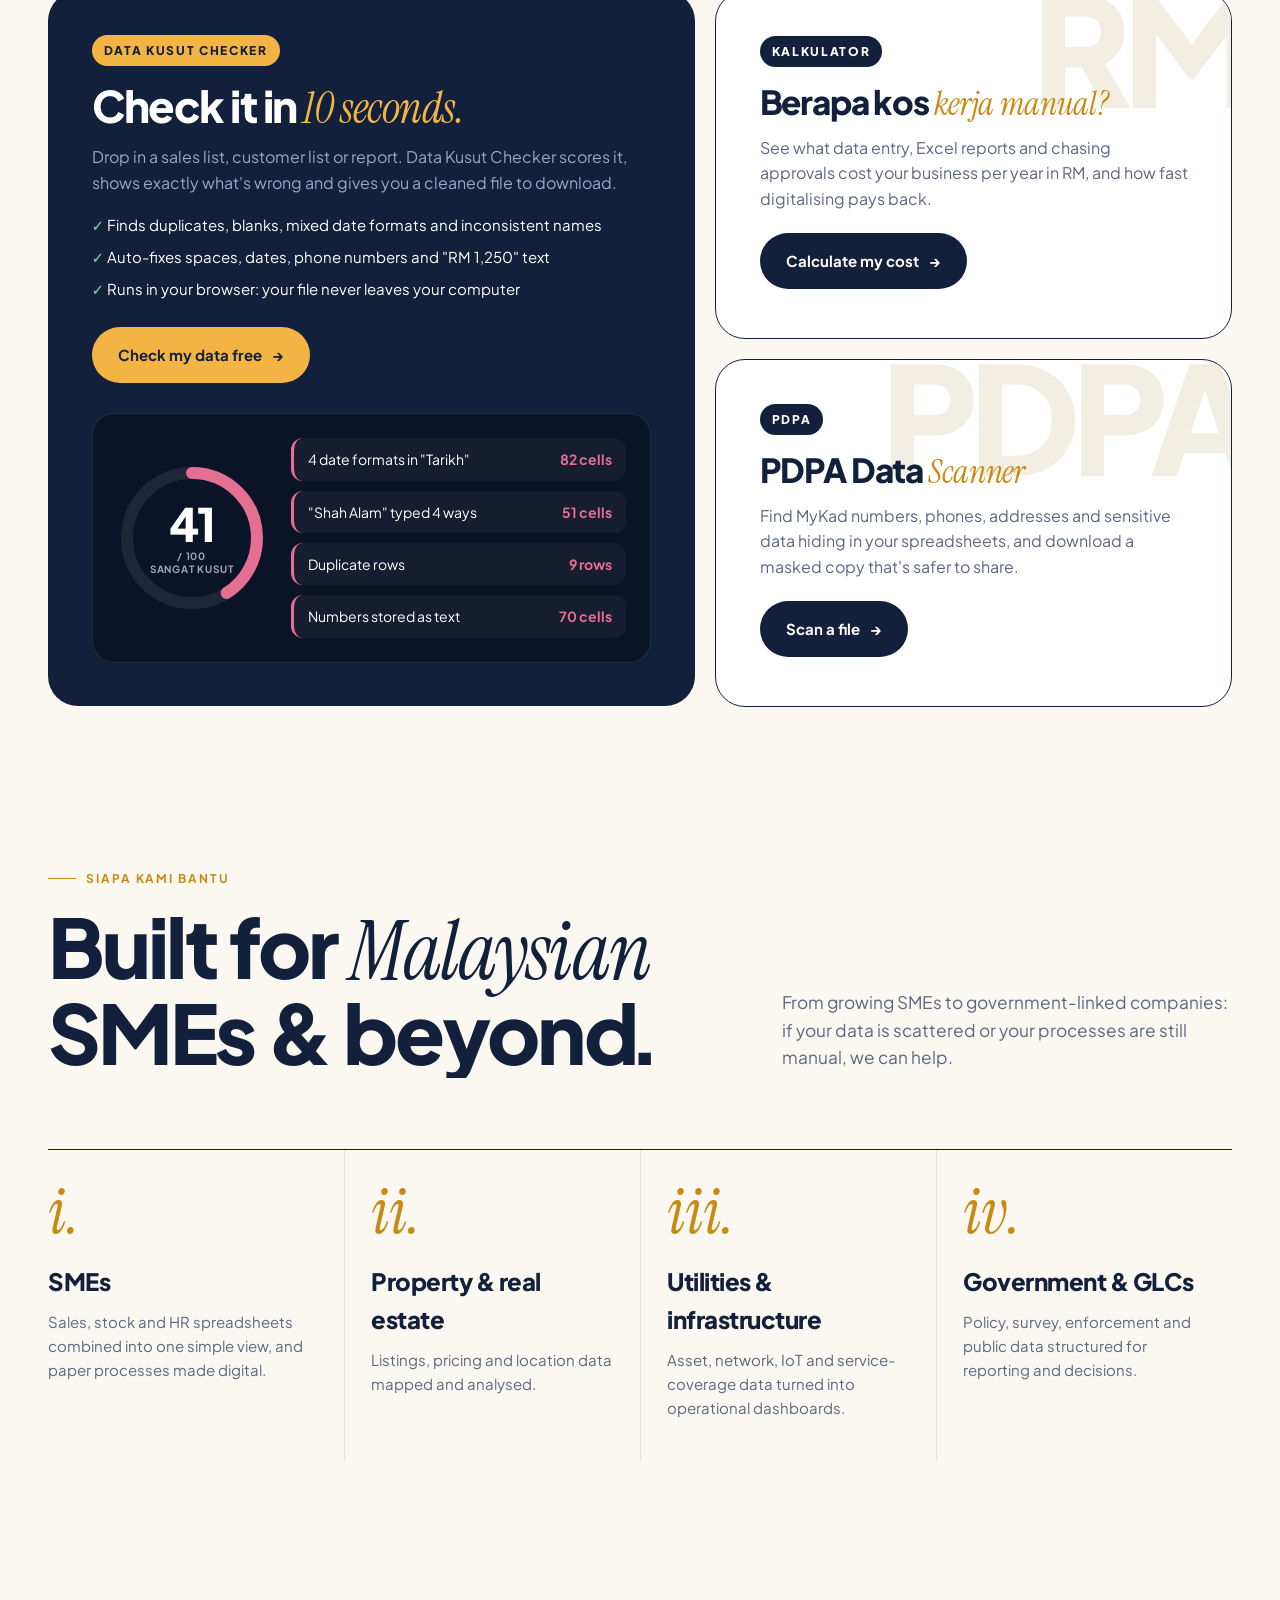
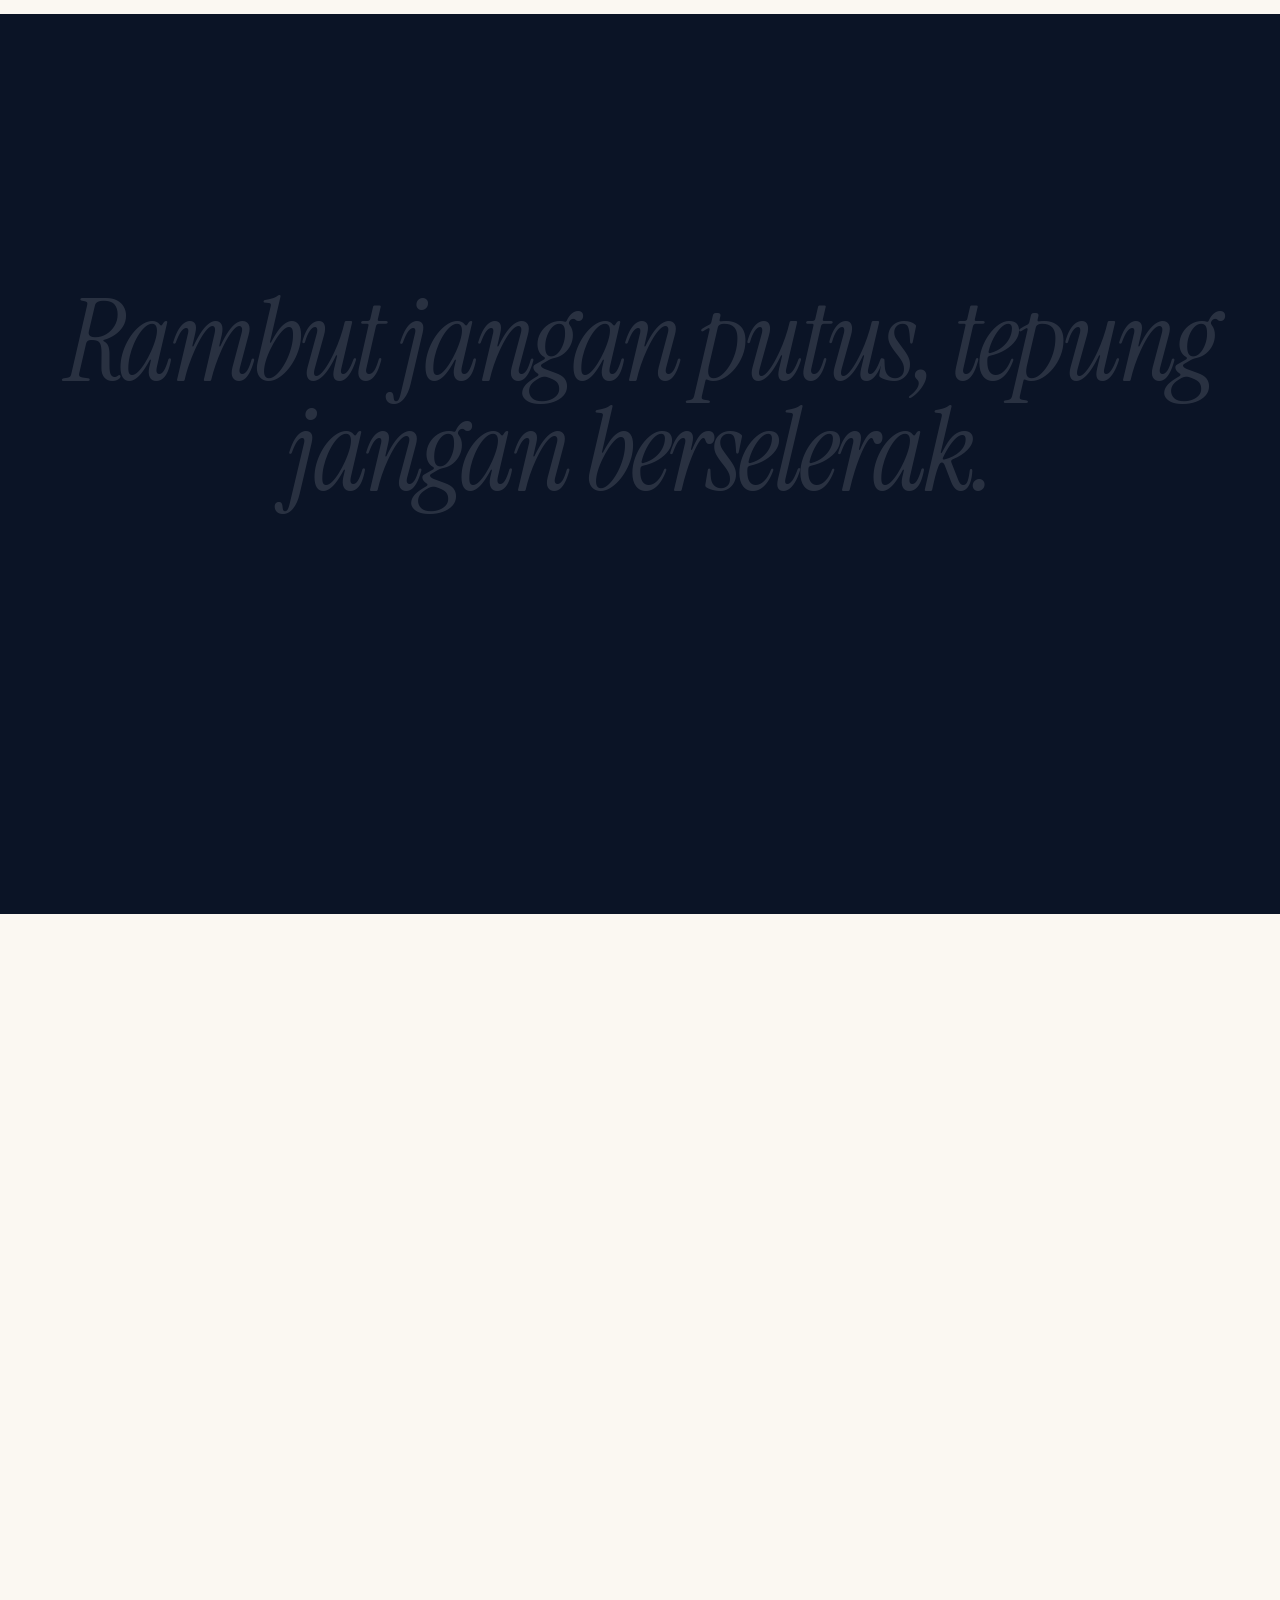
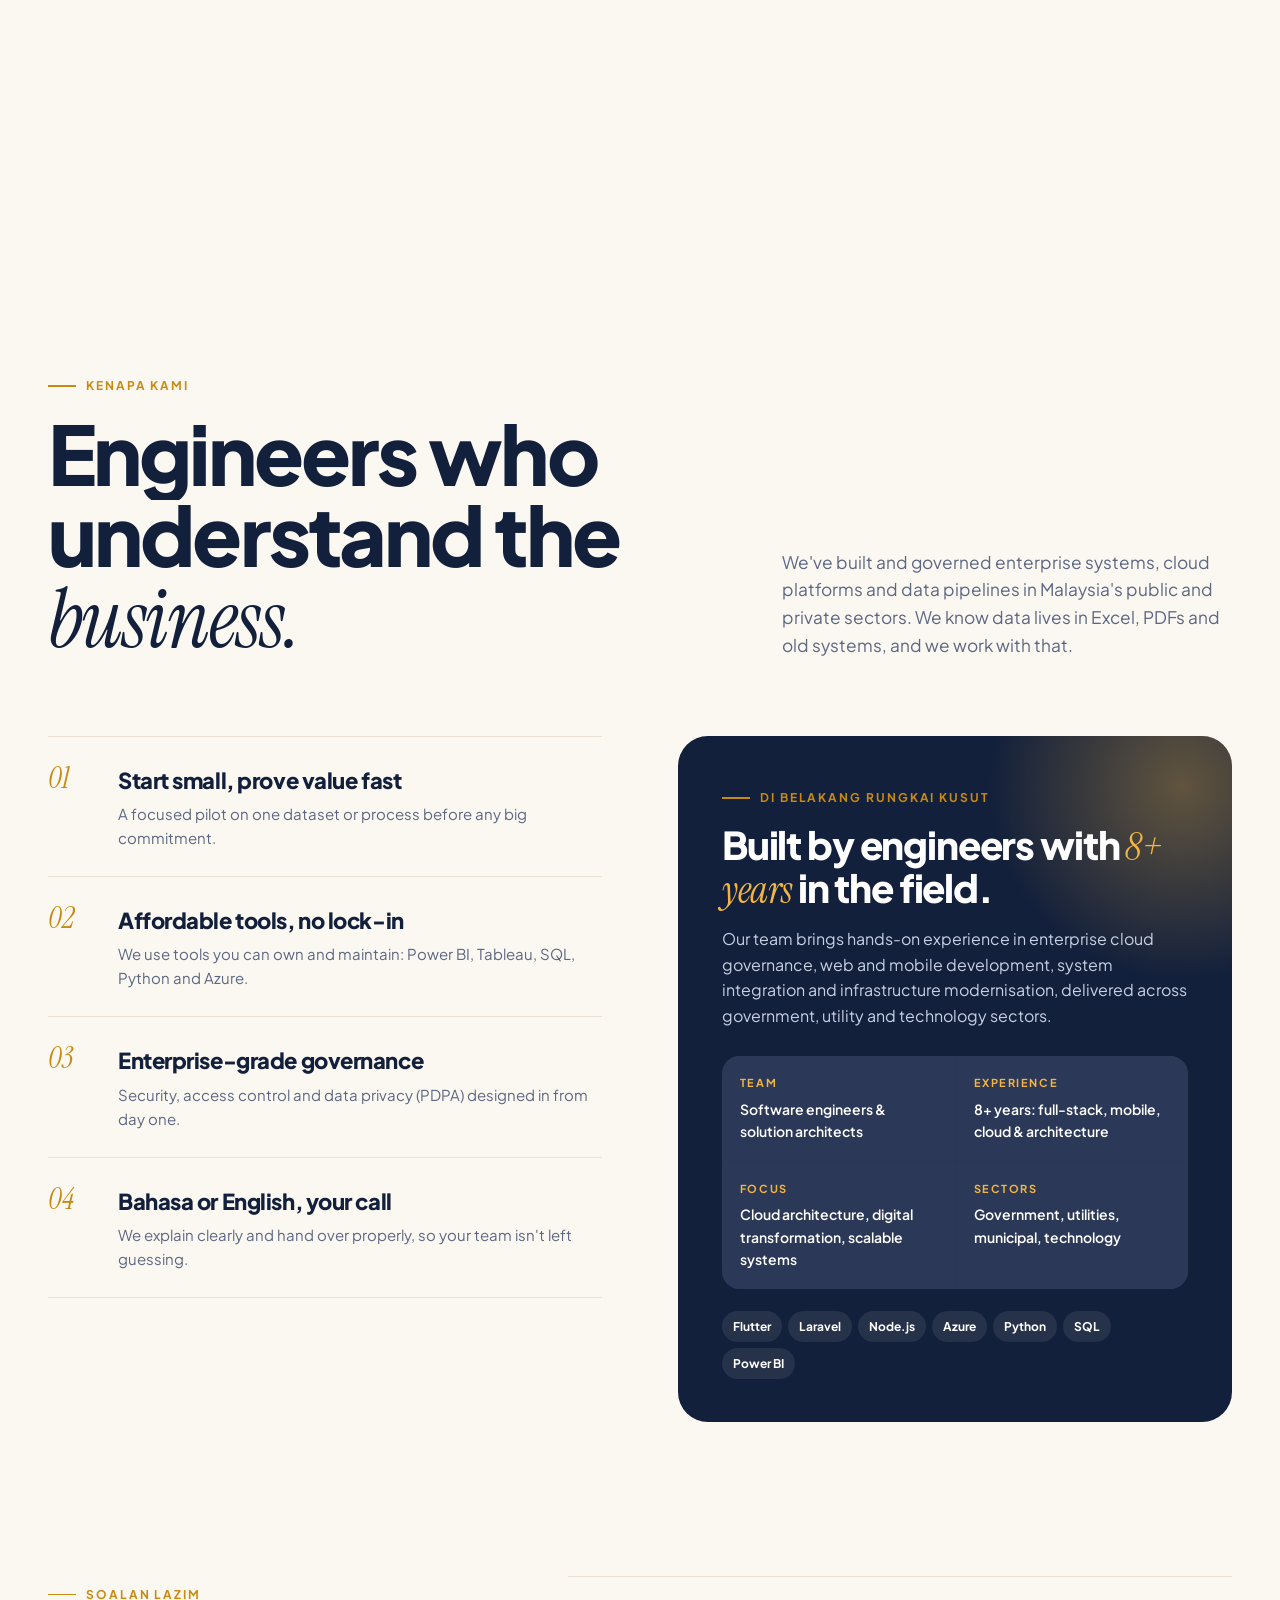
==== commit 68c88fb2: "Remove personal name and details from the team card Co-Authored-By: Claude Opus 5.5 <noreply@anthrop" ====
--- a/index.html
+++ b/index.html
@@ -650,10 +650,10 @@
       </ol>
       <aside class="founder tilt">
         <span class="eyebrow">Di belakang Rungkai Kusut</span>
-        <h3>Led by a solution architect with <span class="serif">8+ years</span> in the field.</h3>
-        <p>Rungkai Kusut is led by Muhammad Aizat Kamarudin, a Lead Software Engineer and Solution Architect. His work spans enterprise cloud governance, web and mobile development, system integration and infrastructure modernisation, leading teams across government, utility and technology sectors.</p>
+        <h3>Built by engineers with <span class="serif">8+ years</span> in the field.</h3>
+        <p>Our team brings hands-on experience in enterprise cloud governance, web and mobile development, system integration and infrastructure modernisation, delivered across government, utility and technology sectors.</p>
         <dl class="facts">
-          <div><dt>Role</dt><dd>Lead Software Engineer &amp; Solution Architect</dd></div>
+          <div><dt>Team</dt><dd>Software engineers &amp; solution architects</dd></div>
           <div><dt>Experience</dt><dd>8+ years: full-stack, mobile, cloud &amp; architecture</dd></div>
           <div><dt>Focus</dt><dd>Cloud architecture, digital transformation, scalable systems</dd></div>
           <div><dt>Sectors</dt><dd>Government, utilities, municipal, technology</dd></div>
